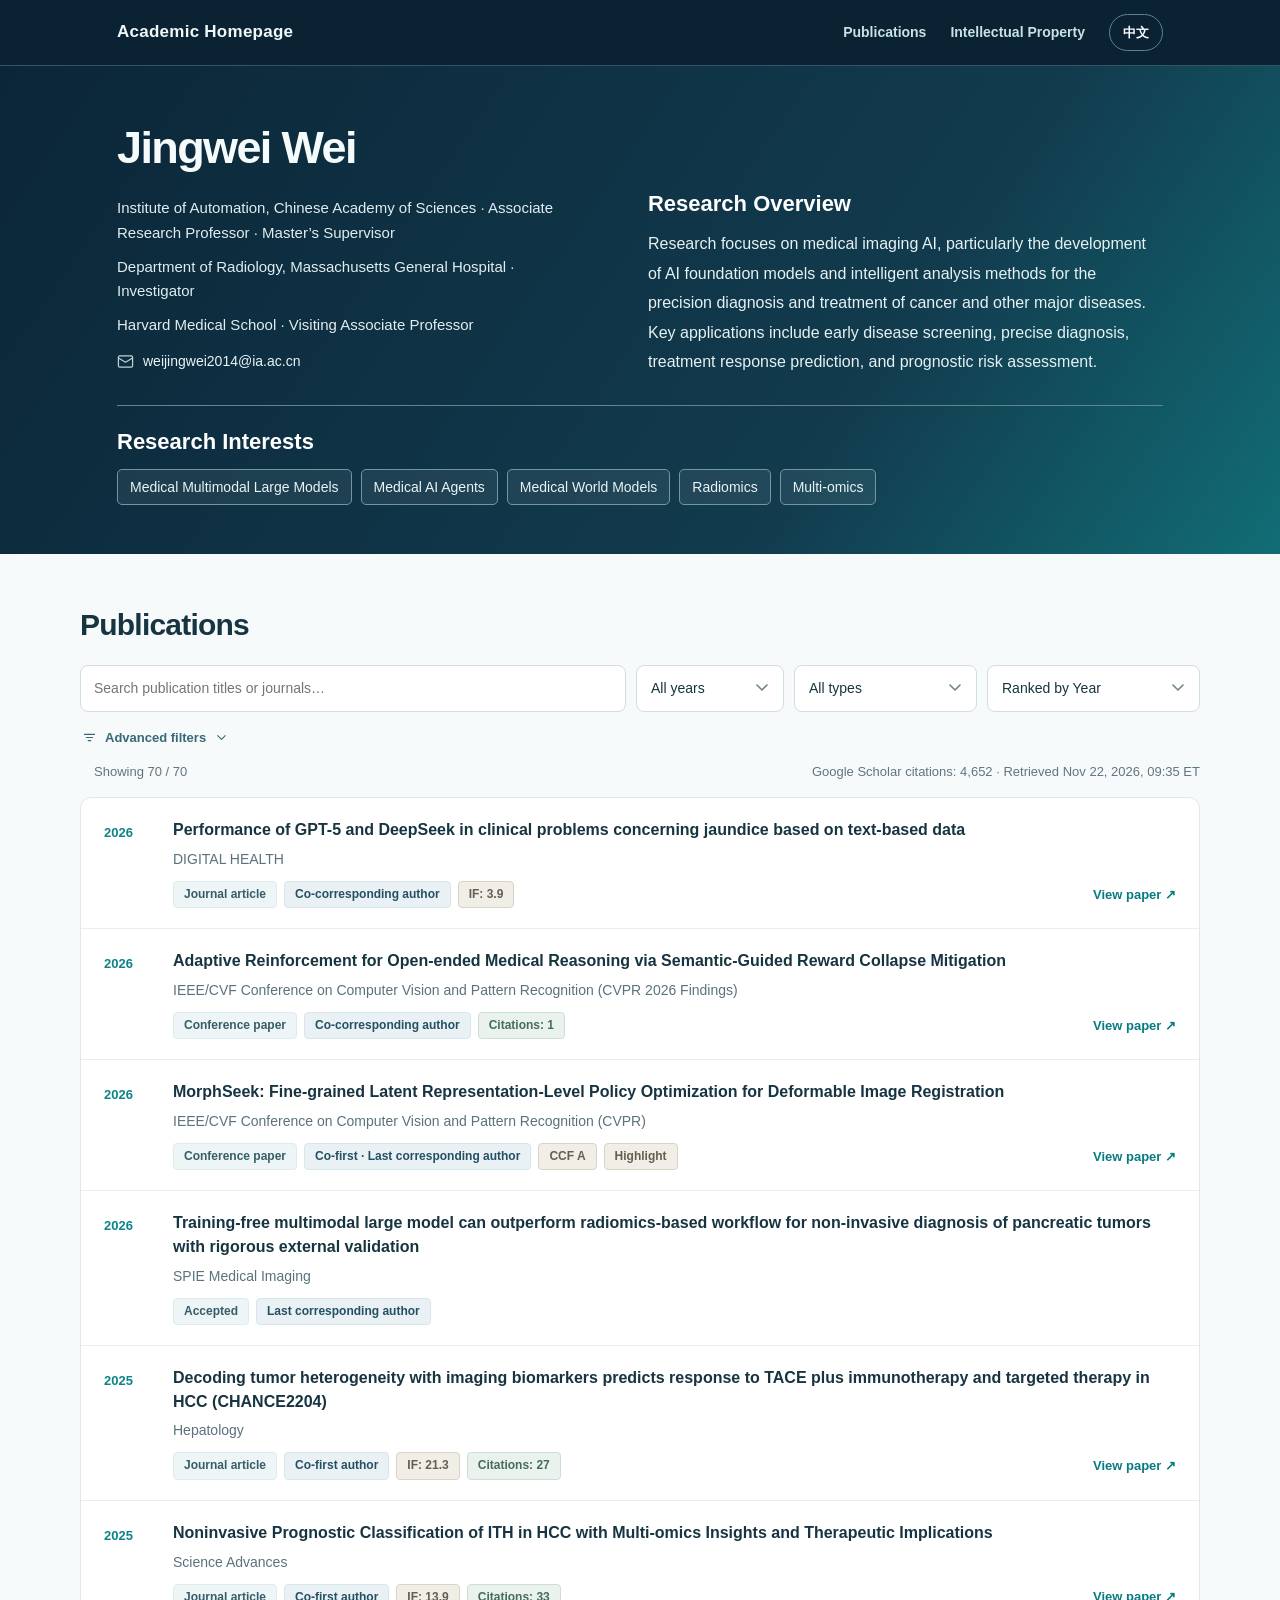
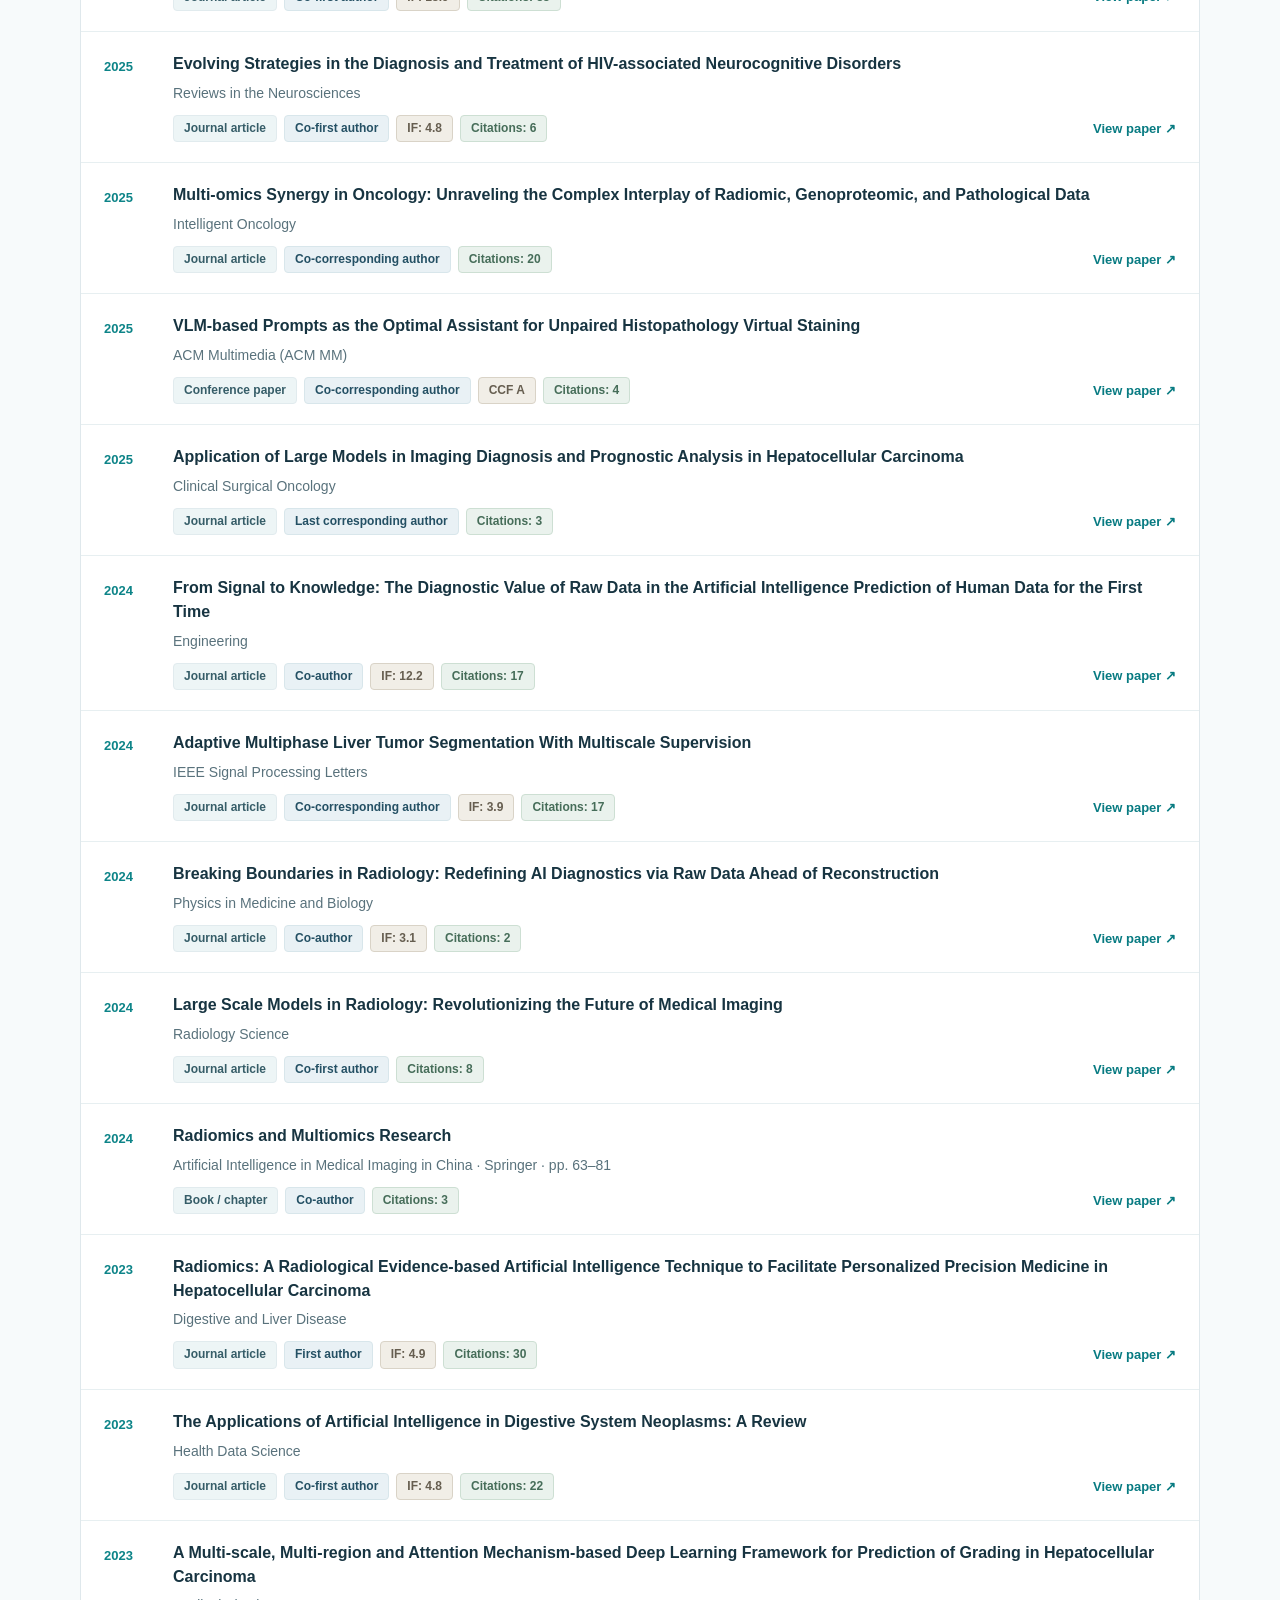
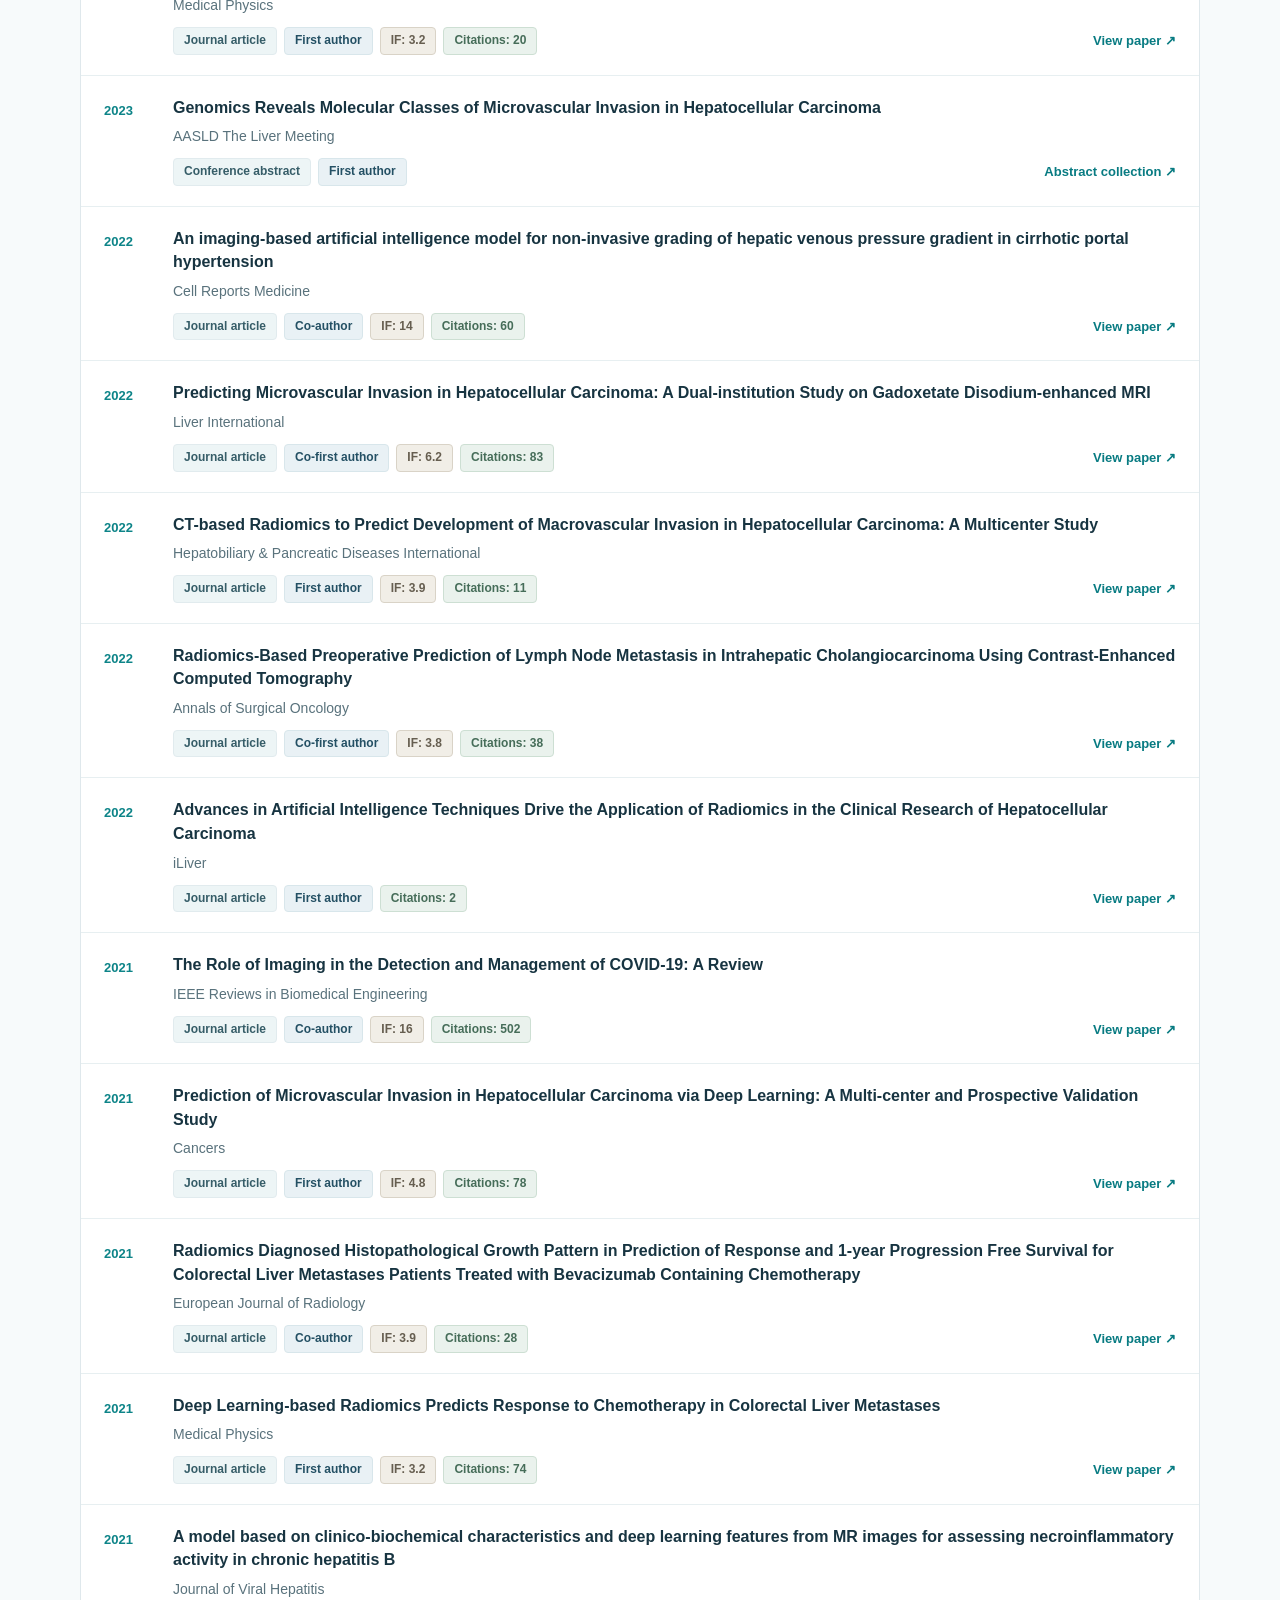
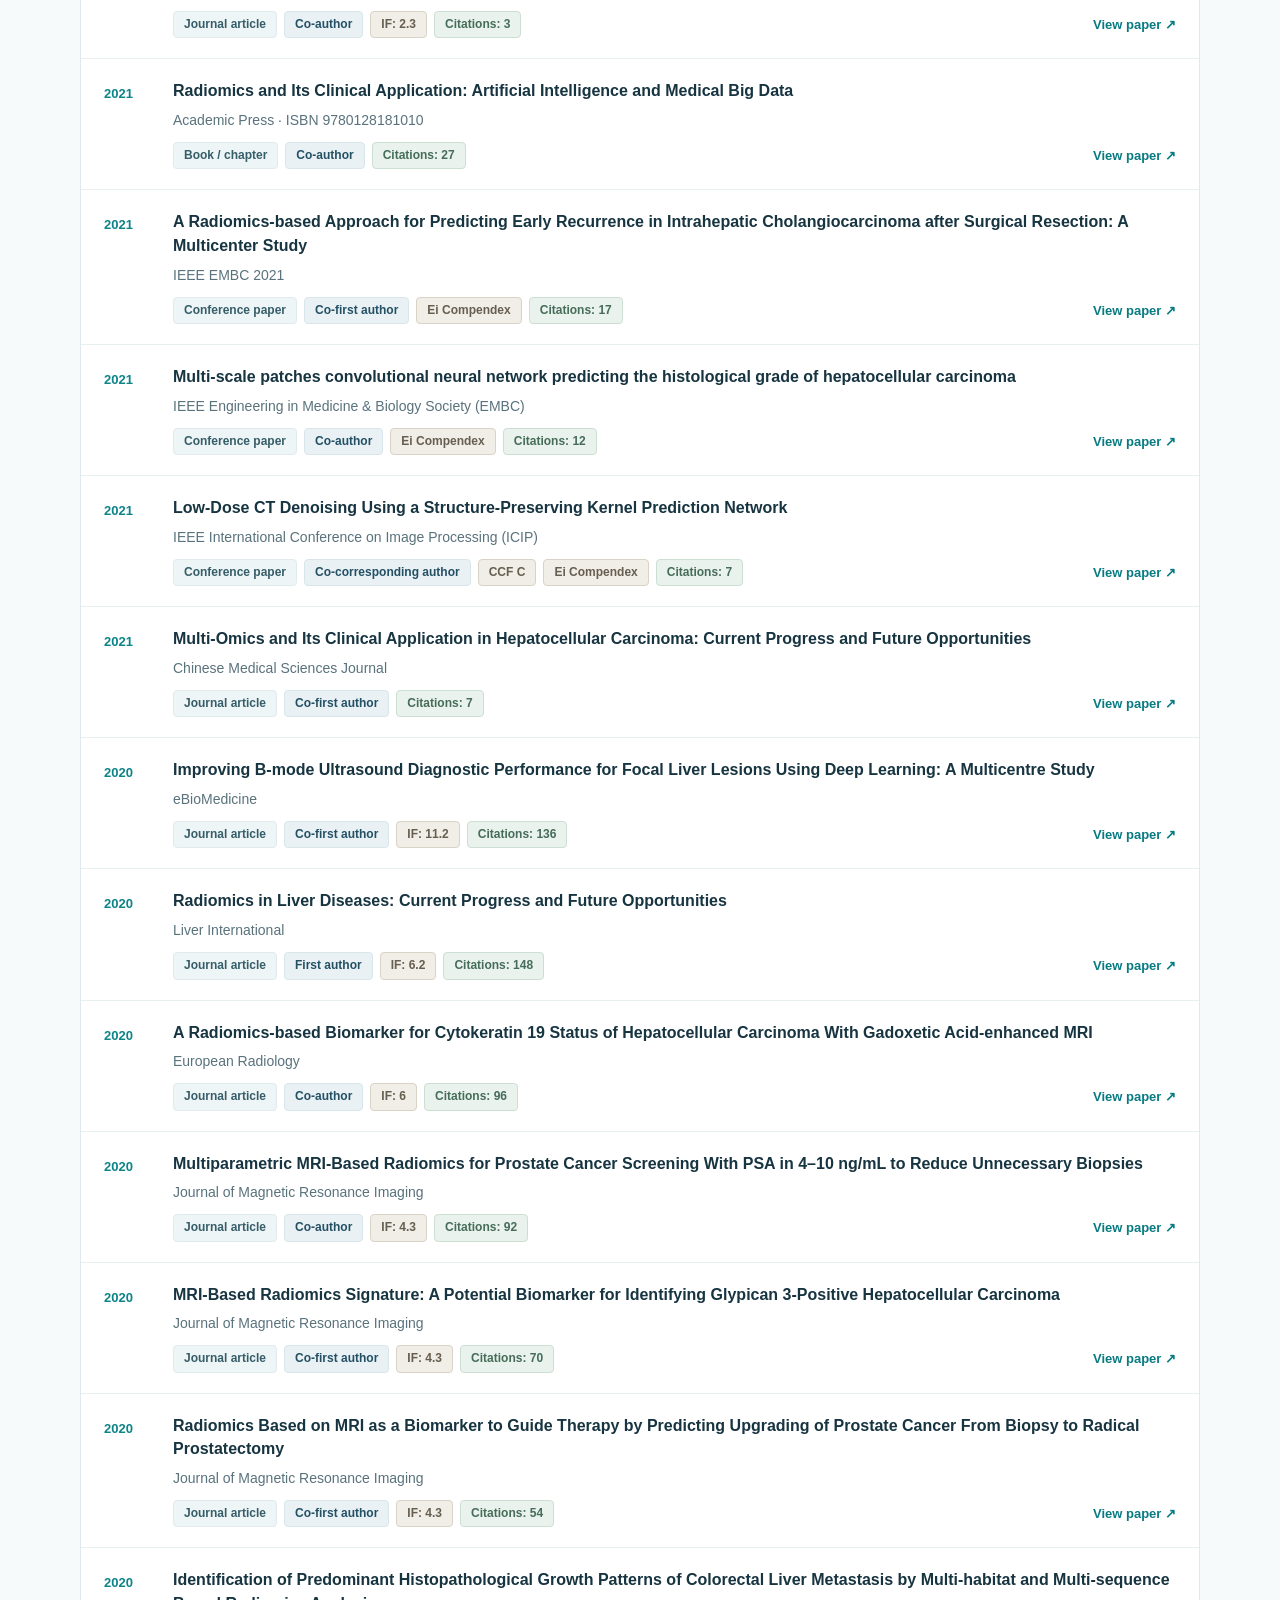
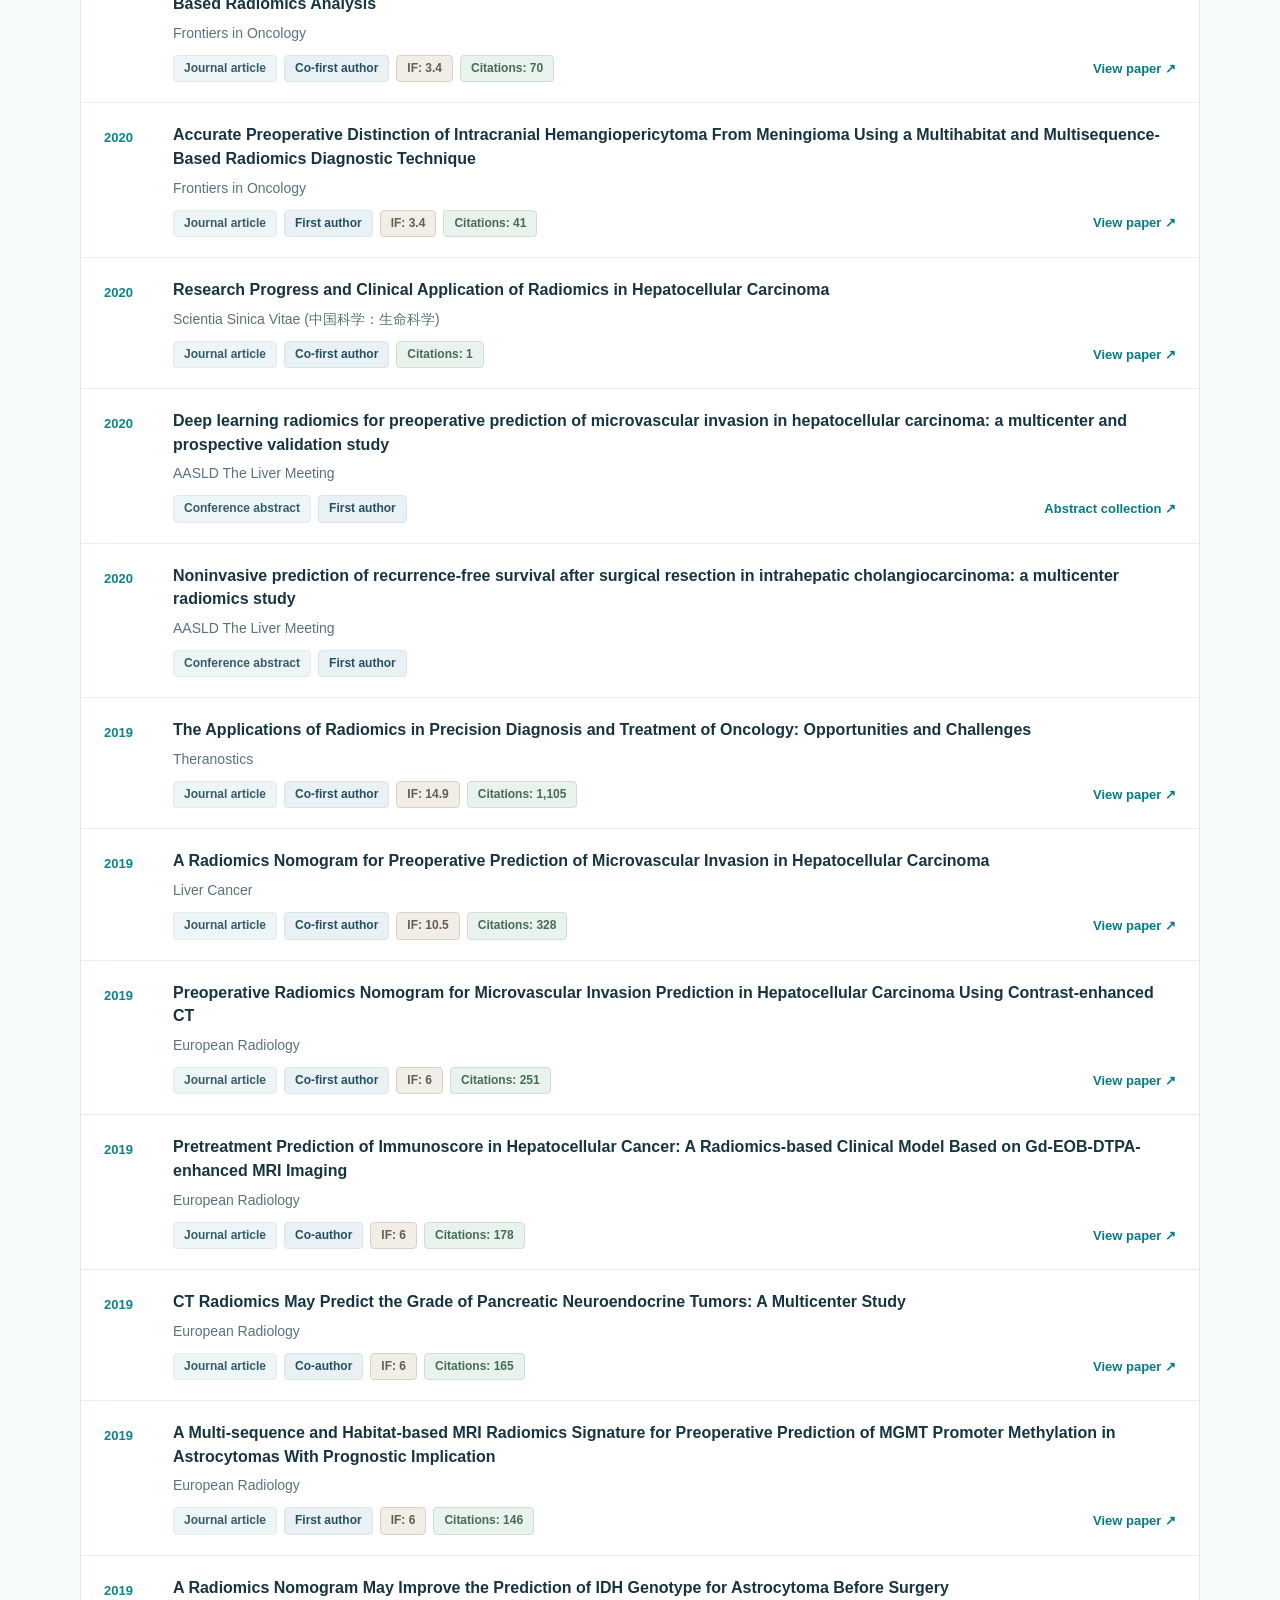
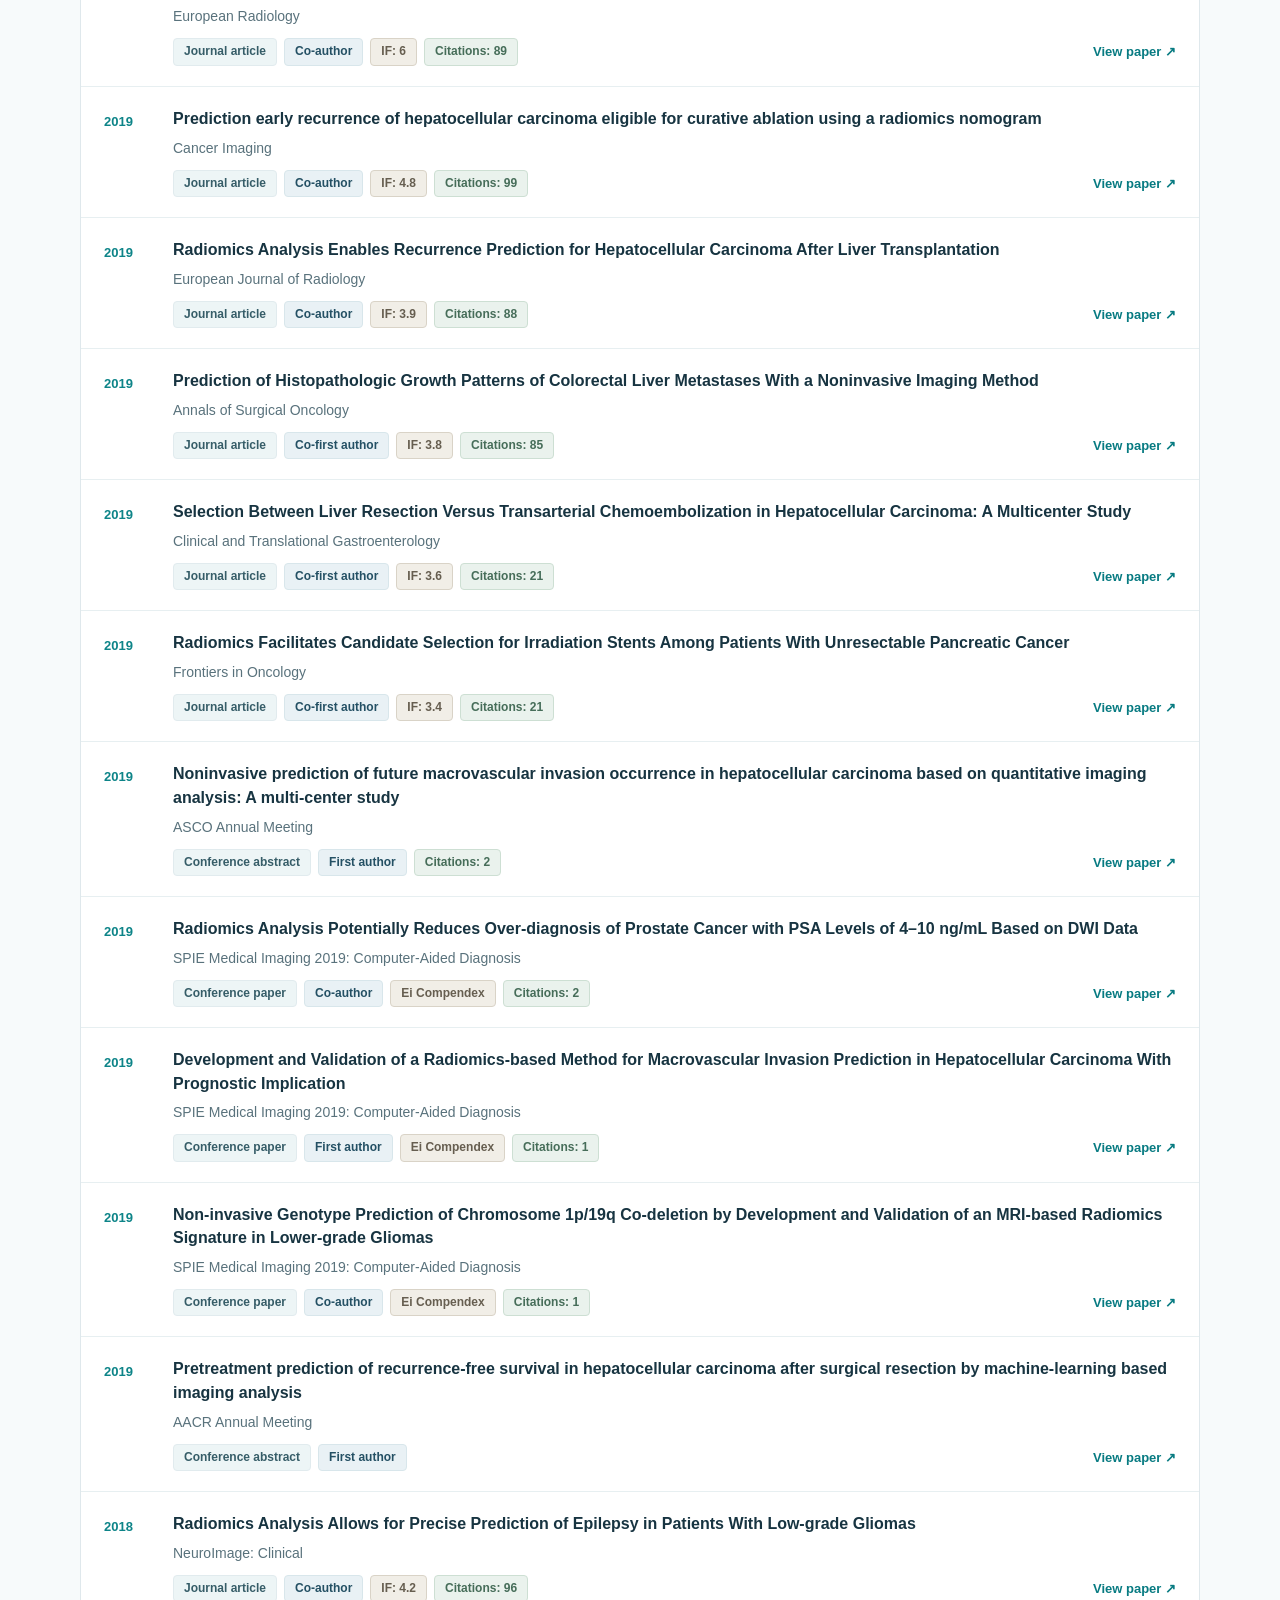
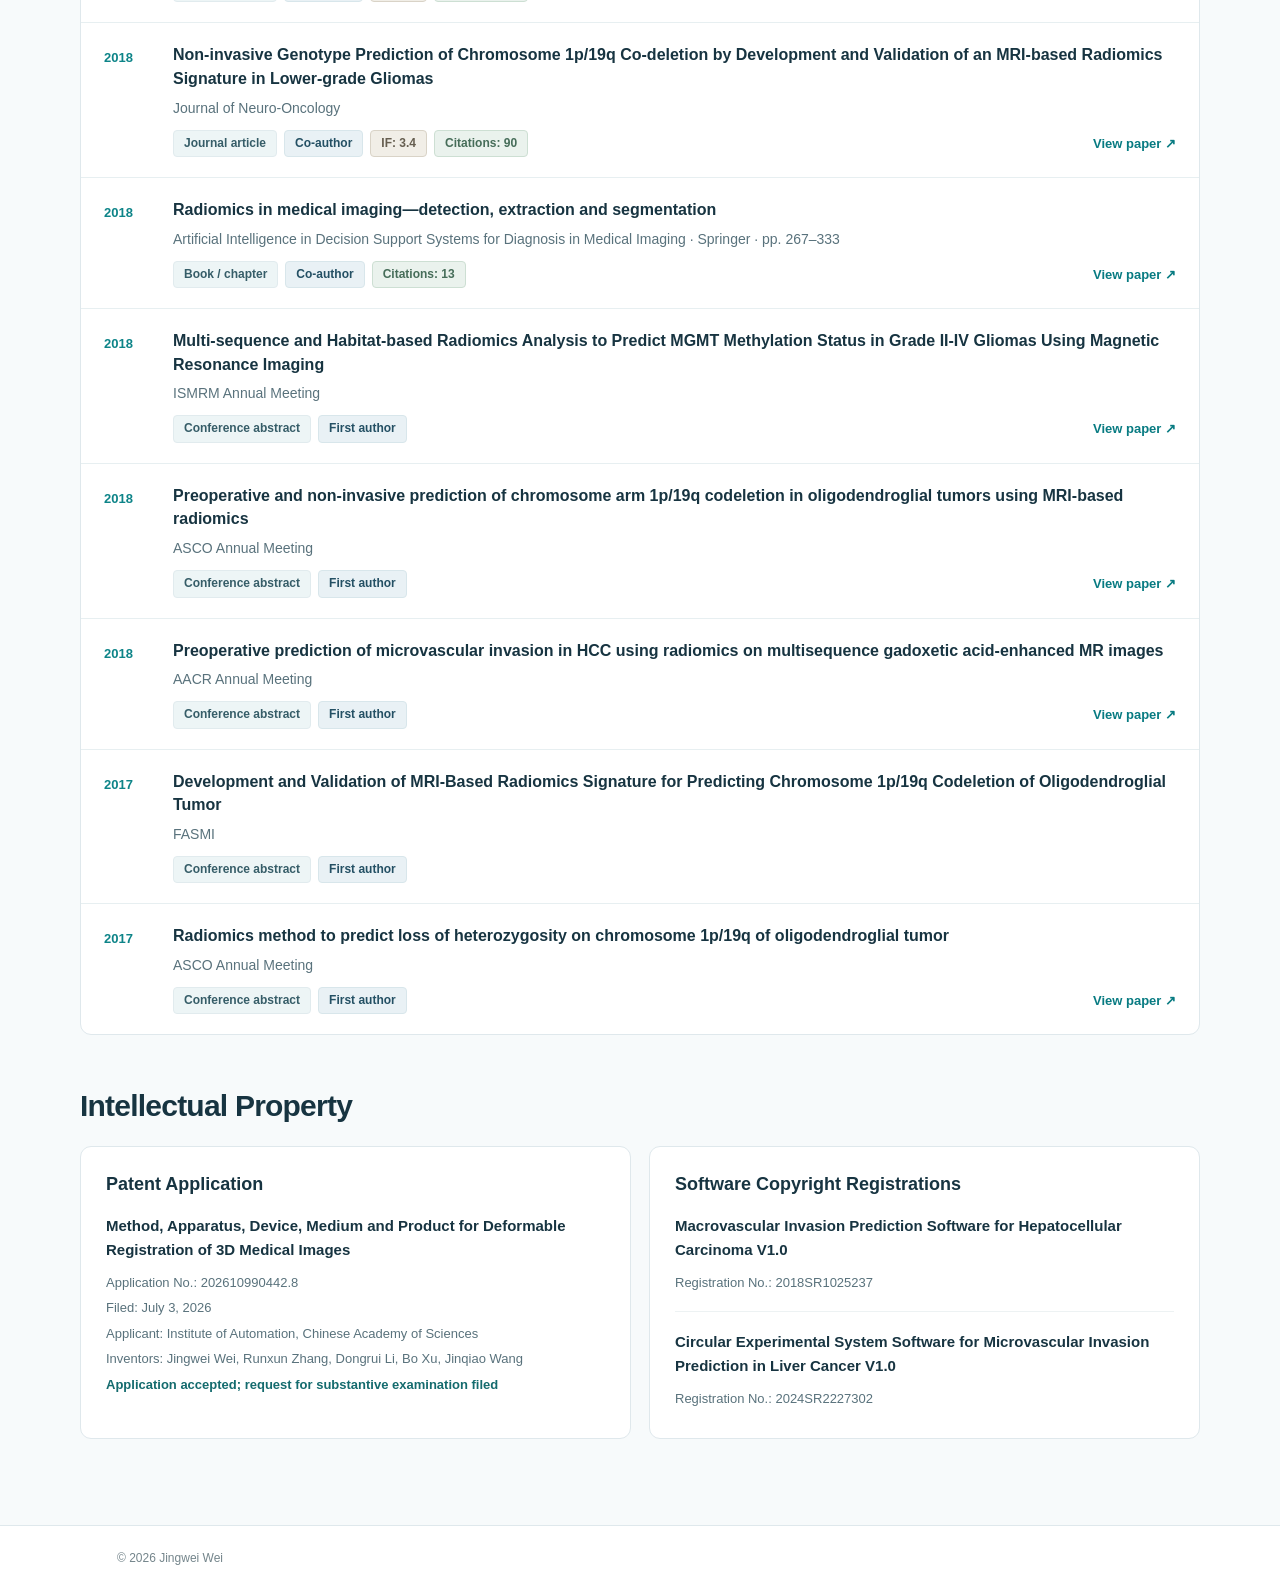
==== index.html @ 1f707736 "Add multi-select publication types to advanced filters, coordinated with quick type selector" ====
<!doctype html><html lang="en"><head><meta charset="UTF-8"><meta name="viewport" content="width=device-width, initial-scale=1"><meta name="description" content="Jingwei Wei · Academic appointments, research interests, and publications in medical imaging AI"><title>Jingwei Wei · Publications</title><!-- Original dark-blue to teal hero (user-approved visual design); build refresh 2026-11-21 -->
<style>

:root{--navy:#102e40;--navyDeep:#0b2232;--teal:#0d8488;--ink:#173441;--muted:#617581;--line:#dfe8ec;--page:#f7fafb}
*{box-sizing:border-box}html{scroll-behavior:smooth}body{margin:0;background:var(--page);color:var(--ink);font:16px/1.65 -apple-system,BlinkMacSystemFont,"Segoe UI","Noto Sans SC","PingFang SC",Arial,sans-serif;-webkit-font-smoothing:antialiased}
a{color:#087e84;text-underline-offset:3px}input,select,button{font:inherit}
.shell{max-width:1120px;margin:auto;padding:0 37px}
.header{background:var(--navyDeep);border-bottom:1px solid #355466;position:sticky;top:0;z-index:20}
.nav{min-height:65px;display:flex;justify-content:space-between;align-items:center;gap:20px}
.logo{font-size:17px;font-weight:740;letter-spacing:.015em;color:#eff7f9;text-decoration:none}
.navlinks{display:flex;gap:24px;align-items:center}
.navlinks a{font-size:14px;font-weight:650;color:#c8e3e6;text-decoration:none}
.navlinks a:hover{color:#fff}
.navlinks .lang{border:1px solid #63828d;border-radius:30px;padding:7px 13px;color:#fff;font-size:13px}
.hero{background:linear-gradient(124deg,#0b2638 0%,#123b4e 67%,#116d75 100%);color:#f5fafb;padding:56px 0 49px}
.hero-grid{display:grid;grid-template-columns:minmax(0,.95fr) minmax(0,1.05fr);grid-template-areas:"name overview-title" "appointments overview-body";column-gap:65px;row-gap:0}
.hero h1{font-size:clamp(36px,3.6vw,45px);line-height:1.16;letter-spacing:-.036em;margin:0 0 22px;font-weight:750}
.affiliations{display:flex;flex-direction:column;gap:9px;color:#e1edf0;font-size:15px;line-height:1.65}
.hero-name{grid-area:name}.hero-name h1{margin:0 0 22px}.hero-overview-heading{grid-area:overview-title;align-self:end}.hero-overview-heading .section-label{font-size:20px;line-height:1.45;margin:0 0 8px}.affiliations{grid-area:appointments}.hero-about{grid-area:overview-body;padding-top:0}
.section-label{font-size:16px;font-weight:750;line-height:1.6;color:#fff;margin:0 0 12px}
.research-summary{margin:0;font-size:16px;color:#e6f1f3;line-height:1.85;max-width:610px}
.interests{margin-top:32px;border-top:1px solid #628390;padding-top:21px}
.interests .section-label{margin-bottom:12px}
.hero-email{display:flex;align-items:center;gap:9px;padding-top:3px;font-size:14px;line-height:1.65}
.hero-email svg{flex:none;color:#bad3d7}
.hero-email a{color:#e8f4f5;text-decoration:none;overflow-wrap:anywhere}
.hero-email a:hover,.hero-email a:focus-visible{color:#fff;text-decoration:underline}
.chips{display:flex;gap:9px;flex-wrap:wrap}
.chip{border:1px solid #7198a1;border-radius:5px;color:#e8f4f5;padding:7px 12px;background:rgba(236,248,248,.07);font-size:14px;line-height:1.45}
.main{padding:52px 0 86px}
.publications{scroll-margin-top:92px}
.publications h2{font-size:30px;line-height:1.25;letter-spacing:-.026em;font-weight:760;margin:0 0 21px}
.filters{display:flex;gap:10px;flex-wrap:wrap;align-items:center;margin-bottom:0}
.filters input,.filters select{background:white;border:1px solid #cedee2;border-radius:8px;color:var(--ink);font-size:14px;padding:11px 13px}
.filters input{flex:1 1 290px;min-width:230px}
.filters select{min-width:148px;appearance:none;-webkit-appearance:none;padding:11px 40px 11px 14px;background-image:url("data:image/svg+xml,%3Csvg xmlns='http://www.w3.org/2000/svg' width='12' height='8' viewBox='0 0 12 8'%3E%3Cpath d='m1 1 5 5 5-5' stroke='%236f8289' stroke-width='1.6' fill='none' stroke-linecap='round' stroke-linejoin='round'/%3E%3C/svg%3E");background-repeat:no-repeat;background-position:right 15px center;background-size:12px 8px;cursor:pointer}

@media(max-width:580px){.filters #sort{flex-basis:100%}}
.publication-status{display:grid;grid-template-columns:minmax(0,1fr) auto;align-items:baseline;column-gap:18px;row-gap:5px;margin:10px 0 15px;font-size:13px;line-height:1.55;color:var(--muted)}
.publication-status .result-count{display:block;min-width:0;padding-left:14px;font-variant-numeric:tabular-nums}
.publication-status .citation-summary{font-variant-numeric:tabular-nums;font-weight:400;text-align:right}
@media(max-width:760px){.publication-status{grid-template-columns:1fr}.publication-status .citation-summary{text-align:left;padding-left:14px}}
.paperlist{background:white;border:1px solid var(--line);border-radius:11px;overflow:hidden}
.paper{display:grid;grid-template-columns:54px minmax(0,1fr);gap:15px;padding:20px 23px;border-bottom:1px solid #e7eff1}
.paper:last-child{border-bottom:0}
.paper:hover{background:#fbfdfd}
.year{font-size:13px;font-weight:770;color:var(--teal);padding-top:4px}
.paper h3{font-size:16px;font-weight:710;line-height:1.48;margin:0;color:var(--ink)}
.venue{font-size:14px;line-height:1.5;color:#59727c;margin:7px 0 9px}
.paper-meta{display:flex;gap:7px;align-items:center;flex-wrap:wrap}
.tag{background:#edf5f6;border:1px solid #e1ebee;color:#365d68;border-radius:4px;font-size:12px;line-height:1.4;padding:3px 8px;font-weight:650}
.tag.highlight,.tag.ccf,.tag.if-tag,.tag.ei-tag{background:#f1eee7;border:1px solid #d9d3c7;color:#665e50;font-weight:710}
.metric{font-size:12px;color:#58727b;line-height:1.5}
.paper-meta a{font-size:13px;color:#087d83;font-weight:700;text-decoration:none;margin-left:auto}
.paper-meta a:hover{text-decoration:underline}.paper-meta .scholar-citation{margin-left:0;color:#396e74;font-weight:650}
.empty{display:none;border:1px dashed var(--line);padding:25px;text-align:center;color:var(--muted);border-radius:8px}
.footer{border-top:1px solid var(--line);background:#fff;color:#74858b;padding:23px 0;font-size:12px}
@media(max-width:800px){.shell{padding:0 24px}.hero-grid{grid-template-columns:1fr;grid-template-areas:"name" "appointments" "overview-title" "overview-body";column-gap:0;row-gap:0}.hero-overview-heading{margin-top:28px}.hero-about{padding-top:0}.hero{padding:40px 0 39px}.interests{margin-top:25px}.hero h1{font-size:39px}}
@media(max-width:580px){.shell{padding:0 18px}.nav{min-height:61px}.logo{font-size:15px}.navlinks{gap:13px}.navlinks a{font-size:12px}.navlinks .lang{font-size:12px;padding:6px 10px}.hero h1{font-size:35px;margin-bottom:18px}.affiliations{font-size:14px;gap:8px}.section-label{font-size:16px}.research-summary{font-size:15px;line-height:1.8}.chip{font-size:13px;padding:6px 9px}.main{padding:40px 0 60px}.publications h2{font-size:26px}.filters input{flex-basis:100%;min-width:0}.filters select{min-width:0;flex:1}.paper{grid-template-columns:40px minmax(0,1fr);gap:10px;padding:17px 13px}.paper h3{font-size:15px}.venue{font-size:13px}.year{font-size:12px}.paper-meta a{margin-left:0}}


/* Each publication: title / venue / paper type & author role / metrics & official links. */
.paper-content{min-width:0}
.paper-meta{display:flex;gap:9px;flex-wrap:wrap;align-items:center;margin-top:11px}
.paper-meta .tag{display:inline-flex;line-height:1.45;white-space:normal;padding:4px 10px}
.paper-meta .paper-role{background:#e9f1f5;border:1px solid #d8e6eb;color:#245064;font-weight:750}
.paper-details{display:flex;gap:12px;flex-wrap:wrap;align-items:center;margin-top:12px;padding-top:10px;border-top:1px solid #edf2f3}
.paper-details .metric,.paper-details a{font-size:13px;line-height:1.5}
.paper-details .source-link,.paper-details .citation-link{font-weight:720;color:#087b82;text-decoration:none}
.paper-details a:hover{text-decoration:underline}
.paper-details .meta-separator{color:#c5d2d6;font-size:13px}
@media(max-width:580px){.paper-meta{gap:7px}.paper-meta .tag{padding:4px 8px}.paper-details{gap:9px}.paper-details .metric,.paper-details a{font-size:12.5px}}

/* Intellectual property: parallel patent and software copyright categories. */
.ip-section{margin-top:52px;scroll-margin-top:92px}
.ip-section>h2{font-size:30px;line-height:1.25;letter-spacing:-.026em;font-weight:760;margin:0 0 21px}
.ip-grid{display:grid;grid-template-columns:repeat(2,minmax(0,1fr));gap:18px}
.ip-panel{background:#fff;border:1px solid var(--line);border-radius:11px;padding:24px 25px;min-width:0}
.ip-panel h3{font-size:18px;line-height:1.45;color:var(--ink);margin:0 0 17px;font-weight:750}
.ip-panel h3 small{color:var(--teal);font-size:13px;margin-left:5px}
.ip-entry+.ip-entry{border-top:1px solid #edf2f3;margin-top:18px;padding-top:18px}
.ip-entry h4{font-size:15px;line-height:1.6;margin:0 0 10px;font-weight:710;color:var(--ink)}
.ip-entry p{margin:4px 0;font-size:13px;color:#59727c;line-height:1.65}
.ip-entry .ip-status{color:#146b6e;font-weight:650}
.ip-entry .ip-note{font-size:12px;line-height:1.65}
.metric-note{font-size:12px;color:#6c828a;line-height:1.65;margin:17px 0 0}
.paper-details .citation-count{font-variant-numeric:tabular-nums}
@media(max-width:800px){.ip-grid{grid-template-columns:1fr}.ip-panel{padding:20px}.ip-section{margin-top:39px}}

/* Desktop title and affiliation/summary starts use corresponding grid rows. */
.hero-grid{align-items:start}
.hero-name,.hero-overview-heading,.affiliations,.hero-about{min-width:0}
.hero-overview-heading{align-self:end}
.affiliations,.hero-about{align-self:start}
.paper-meta{display:grid;grid-template-columns:minmax(0,1fr) auto;align-items:center;column-gap:16px;row-gap:8px}
.paper-labels{display:flex;align-items:center;gap:7px;min-width:0;flex-wrap:wrap}
.paper-meta .source-link{display:inline-flex;align-items:center;justify-self:end;margin-left:0;white-space:nowrap;font-size:13px;font-weight:720;color:#087b82;text-decoration:none}
.paper-meta .source-link:hover{text-decoration:underline}
.paper-details .citation-link{font-size:13px;color:#087b82;font-weight:720;text-decoration:none}
@media(max-width:580px){.paper-meta{gap:9px}.paper-meta .source-link{font-size:12px}.paper-details .citation-link{font-size:12.5px}}

.tag.if-tag{white-space:nowrap;font-variant-numeric:tabular-nums}
.tag.citation-tag{background:#eaf2ed;border:1px solid #cddfd3;color:#466d59;font-weight:740;white-space:nowrap;font-variant-numeric:tabular-nums}

.tag.ei-tag{white-space:nowrap}
.ip-panel h3{margin-bottom:17px}

/* English masthead: bottom-align overview and appointments while keeping the two columns independent. */
.hero-grid.hero-grid-en{display:grid;grid-template-columns:minmax(0,.95fr) minmax(0,1.05fr);grid-template-areas:none;column-gap:65px;align-items:end}
.hero-grid-en .hero-identity,.hero-grid-en .hero-intro{min-width:0}
.hero-grid-en .hero-overview-heading{margin:0;align-self:auto}
.hero-grid-en .hero-overview-heading .section-label{font-size:22px;line-height:1.35;margin:0 0 10px}
.hero-grid-en .hero-about{padding-top:0}
.hero-grid-en .hero-intro{align-self:end;transform:translateY(4px)}
@media(max-width:800px){.hero-grid.hero-grid-en{grid-template-columns:1fr;align-items:start}.hero-grid-en .hero-intro{margin-top:28px;align-self:start;transform:none}}

.paper-labels .citation-link{font-size:12px;line-height:1.5;white-space:nowrap;color:#087b82;font-weight:700;text-decoration:none;margin-left:4px}
.paper-labels .citation-link:hover{text-decoration:underline}
@media(max-width:580px){.paper-labels .citation-link{font-size:12px;margin-left:0}}
.appointment-separator{white-space:pre}
/* Keep original name, affiliation and summary type sizes; match interests heading to overview. */
.hero .interests .section-label{font-size:22px;line-height:1.35}
@media(max-width:580px){html[lang="zh-CN"] .hero .interests .section-label{font-size:16px}}


/* Optional advanced filters — keep the existing primary search row uncluttered. */
.advanced-filter-bar{display:flex;align-items:center;justify-content:space-between;gap:14px;margin:11px 0 0}
.advanced-filter-toggle{display:inline-flex;align-items:center;gap:8px;background:transparent;border:0;padding:4px 2px;color:#376976;font-size:13px;font-weight:690;cursor:pointer}
.advanced-filter-toggle:hover,.advanced-filter-toggle:focus-visible{color:#075d66;text-decoration:underline;text-underline-offset:3px}
.advanced-filter-toggle svg{width:15px;height:15px;flex:none}
.advanced-filter-toggle .advanced-chevron{transition:transform .15s ease}
.advanced-filter-toggle[aria-expanded="true"] .advanced-chevron{transform:rotate(180deg)}
.advanced-filter-reset{background:transparent;border:0;color:#6c818b;font-size:12px;cursor:pointer;padding:4px}
.advanced-filter-reset:hover{text-decoration:underline}
.advanced-filter-reset[hidden],.advanced-filter-panel[hidden]{display:none}
.advanced-filter-panel{margin-top:10px;padding:17px 19px 15px;background:#fff;border:1px solid #dfe8ec;border-radius:9px}
.advanced-filter-fields{display:grid;grid-template-columns:repeat(2,minmax(0,1fr));gap:16px}
.advanced-field{display:flex;flex-direction:column;gap:7px;min-width:0}
.advanced-field>span,.advanced-roles legend{font-size:13px;font-weight:680;color:#344f5a}
.advanced-field select,.advanced-field input{width:100%;min-width:0;border:1px solid #cedee2;border-radius:7px;padding:9px 12px;color:var(--ink);background:white;font-size:14px;line-height:1.4}
.advanced-field select:focus-visible,.advanced-field input:focus-visible{outline:2px solid #0d8488;outline-offset:1px}
.advanced-roles{border:0;padding:0;margin:16px 0 0;min-width:0}
.advanced-roles legend{padding:0;margin:0 0 9px}
.advanced-role-options{display:flex;flex-wrap:wrap;gap:8px 22px}
.advanced-role-option{display:inline-flex;align-items:center;gap:7px;color:#344f5a;font-size:13px;cursor:pointer;white-space:nowrap}
.advanced-role-option input{width:15px;height:15px;accent-color:#0d8488;cursor:pointer}
.advanced-types{border:0;border-top:1px solid #e8eff1;padding:13px 0 0;margin:16px 0 0;min-width:0}
.advanced-types legend{float:left;width:100%;padding:0;margin:0 0 9px;font-size:13px;font-weight:680;color:#344f5a}
.advanced-type-options{display:flex;flex-wrap:wrap;gap:8px 22px;clear:both}
.advanced-type-option{display:inline-flex;align-items:center;gap:7px;color:#344f5a;font-size:13px;cursor:pointer;white-space:nowrap}
.advanced-type-option input{width:15px;height:15px;accent-color:#0d8488;cursor:pointer}
.advanced-type-hint{font-size:12px;line-height:1.55;color:#718690;margin:9px 0 0}
.advanced-hint{font-size:12px;line-height:1.55;color:#718690;margin:11px 0 0}
@media(max-width:580px){.advanced-filter-panel{padding:15px 14px}.advanced-filter-fields{grid-template-columns:1fr;gap:12px}.advanced-role-options{gap:10px 16px}}
</style></head><body>
<header class="header"><div class="shell nav"><a href="#top" class="logo">Academic Homepage</a><nav class="navlinks" aria-label="Navigation"><a href="#publications">Publications</a><a href="#intellectual-property">Intellectual Property</a><a class="lang" href="zh/?v=20261122-language-sync">中文</a></nav></div></header>
<section class="hero" id="top"><div class="shell"><div class="hero-grid hero-grid-en"><div class="hero-identity"><div class="hero-name"><h1>Jingwei Wei</h1></div><div class="affiliations"><div>Institute of Automation, Chinese Academy of Sciences · Associate Research Professor · Master’s Supervisor</div><div>Department of Radiology, Massachusetts General Hospital · Investigator</div><div>Harvard Medical School<span class="appointment-separator"> · </span>Visiting Associate Professor</div><div class="hero-email"><svg aria-hidden="true" xmlns="http://www.w3.org/2000/svg" width="17" height="17" viewBox="0 0 24 24" fill="none" stroke="currentColor" stroke-width="1.75" stroke-linecap="round" stroke-linejoin="round"><rect x="2" y="4" width="20" height="16" rx="2"/><path d="m22 7-10 6L2 7"/></svg><a href="mailto:weijingwei2014@ia.ac.cn">weijingwei2014@ia.ac.cn</a></div></div></div><div class="hero-intro"><div class="hero-overview-heading"><h2 class="section-label">Research Overview</h2></div><div class="hero-about"><p class="research-summary">Research focuses on medical imaging AI, particularly the development of AI foundation models and intelligent analysis methods for the precision diagnosis and treatment of cancer and other major diseases. Key applications include early disease screening, precise diagnosis, treatment response prediction, and prognostic risk assessment.</p></div></div></div><div class="interests"><h2 class="section-label">Research Interests</h2><div class="chips"><span class="chip">Medical Multimodal Large Models</span><span class="chip">Medical AI Agents</span><span class="chip">Medical World Models</span><span class="chip">Radiomics</span><span class="chip">Multi-omics</span></div></div></div></section>
<main class="shell main"><section class="publications" id="publications"><h2>Publications</h2><div class="filters"><input id="search" type="search" placeholder="Search publication titles or journals…" aria-label="Search publication titles or journals…"><select id="year" aria-label="year"><option value="">All years</option></select><select id="type" aria-label="type"><option value="">All types</option><option value="journal">Journal article</option><option value="conference">Conference paper</option><option value="abstract">Conference abstract</option><option value="book">Book / chapter</option><option value="accepted">Accepted</option></select><select id="sort" aria-label="Sort publications"><option value="newest">Ranked by Year</option><option value="citations-desc">Ranked by Citations</option><option value="impact-desc">Ranked by Impact Factor</option></select></div>
<div class="advanced-filter-bar">
  <button type="button" id="advanced-filter-toggle" class="advanced-filter-toggle" aria-expanded="false" aria-controls="advanced-filter-panel">
    <svg aria-hidden="true" viewBox="0 0 24 24" fill="none" stroke="currentColor" stroke-width="1.8" stroke-linecap="round" stroke-linejoin="round"><path d="M4 7h16M7 12h10M10 17h4"/></svg>
    <span>Advanced filters<span id="advanced-filter-active-count"></span></span>
    <svg class="advanced-chevron" aria-hidden="true" viewBox="0 0 24 24" fill="none" stroke="currentColor" stroke-width="1.8" stroke-linecap="round" stroke-linejoin="round"><path d="m6 9 6 6 6-6"/></svg>
  </button>
  <button type="button" id="advanced-filter-reset" class="advanced-filter-reset" hidden>Clear advanced filters</button>
</div>
<div id="advanced-filter-panel" class="advanced-filter-panel" hidden>
  <div class="advanced-filter-fields">
    <label class="advanced-field"><span>Published since</span><select id="year-from" aria-label="Published since"><option value="">Any year</option></select></label>
    <label class="advanced-field"><span>Minimum Impact Factor (≥)</span><input id="min-if" type="number" min="0" step="0.1" inputmode="decimal" placeholder="e.g. 6.2" aria-label="Minimum Impact Factor (≥)"></label>
  </div>
  <fieldset class="advanced-roles"><legend>Author position (select multiple)</legend><div class="advanced-role-options">
    <label class="advanced-role-option"><input type="checkbox" name="author-role" value="first"><span>First author</span></label>
    <label class="advanced-role-option"><input type="checkbox" name="author-role" value="cofirst"><span>Co-first author</span></label>
    <label class="advanced-role-option"><input type="checkbox" name="author-role" value="cocorr"><span>Co-corresponding author</span></label>
    <label class="advanced-role-option"><input type="checkbox" name="author-role" value="lastcorr"><span>Last corresponding author</span></label>
  </div></fieldset>
  <fieldset class="advanced-types"><legend>Publication type (select multiple)</legend><div class="advanced-type-options">
    <label class="advanced-type-option"><input type="checkbox" name="publication-kind" value="journal"><span>Journal articles</span></label>
    <label class="advanced-type-option"><input type="checkbox" name="publication-kind" value="conference"><span>Conference papers</span></label>
    <label class="advanced-type-option"><input type="checkbox" name="publication-kind" value="abstract"><span>Conference abstracts</span></label>
    <label class="advanced-type-option"><input type="checkbox" name="publication-kind" value="book"><span>Books / chapters</span></label>
    <label class="advanced-type-option"><input type="checkbox" name="publication-kind" value="accepted"><span>Accepted manuscripts</span></label>
  </div><p class="advanced-type-hint">Choose one or more types; none selected means all types. The quick type dropdown and this selection replace each other.</p></fieldset>
  <p class="advanced-hint">No selected roles means any author position. Multiple selected roles match any of them.</p>
</div><div class="publication-status"><span id="count" class="result-count" aria-live="polite">Showing 70 / 70</span><span class="citation-summary">Google Scholar citations: 4,652 · Retrieved Nov 22, 2026, 09:35 ET</span></div><div class="paperlist" id="papers"></div><div id="empty" class="empty"></div></section><section class="ip-section" id="intellectual-property"><h2>Intellectual Property</h2><div class="ip-grid"><article class="ip-panel"><h3>Patent Application </h3><div class="ip-entry"><h4>Method, Apparatus, Device, Medium and Product for Deformable Registration of 3D Medical Images</h4><p>Application No.: 202610990442.8</p><p>Filed: July 3, 2026</p><p>Applicant: Institute of Automation, Chinese Academy of Sciences</p><p>Inventors: Jingwei Wei, Runxun Zhang, Dongrui Li, Bo Xu, Jinqiao Wang</p><p class="ip-status">Application accepted; request for substantive examination filed</p></div></article><article class="ip-panel"><h3>Software Copyright Registrations </h3><div class="ip-entry"><h4>Macrovascular Invasion Prediction Software for Hepatocellular Carcinoma V1.0</h4><p>Registration No.: 2018SR1025237</p></div><div class="ip-entry"><h4>Circular Experimental System Software for Microvascular Invasion Prediction in Liver Cancer V1.0</h4><p>Registration No.: 2024SR2227302</p></div></article></div></section></main><footer class="footer"><div class="shell">© 2026 Jingwei Wei</div></footer>
<script id="bibliography-data" type="application/json">[{"year":2026,"title":"MorphSeek: Fine-grained Latent Representation-Level Policy Optimization for Deformable Image Registration","venue":"IEEE/CVF Conference on Computer Vision and Pattern Recognition (CVPR)","role":"Co-first author; Last corresponding author","kind":"conference","url":"https://openaccess.thecvf.com/content/CVPR2026/html/Zhang_MorphSeek_Fine-grained_Latent_Representation-Level_Policy_Optimization_for_Deformable_Image_Registration_CVPR_2026_paper.html","direct":true,"roleCode":"cofirst-last-corresponding","highlight":true,"ccfRank":"A"},{"year":2025,"title":"Decoding tumor heterogeneity with imaging biomarkers predicts response to TACE plus immunotherapy and targeted therapy in HCC (CHANCE2204)","venue":"Hepatology","role":"Co-first author","kind":"journal","url":"https://doi.org/10.1097/HEP.0000000000001593","direct":true,"roleCode":"cofirst","impactFactor2025":21.3,"impactFactorSource":"JCR 2025 (released 2026)","doi":"10.1097/HEP.0000000000001593","googleScholarCitations":27,"googleScholarAsOf":"2026-11-22 09:35","googleScholarAuthorId":"cT-NihcAAAAJ"},{"year":2025,"title":"VLM-based Prompts as the Optimal Assistant for Unpaired Histopathology Virtual Staining","venue":"ACM Multimedia (ACM MM)","role":"Corresponding author","kind":"conference","url":"https://doi.org/10.1145/3746027.3755105","direct":true,"sourceVerified":true,"verificationNote":"DOI confirmed via dblp ACM MM 2025 record; arXiv full text 2504.15545","roleCode":"co-corresponding","ccfRank":"A","doi":"10.1145/3746027.3755105","googleScholarCitations":4,"googleScholarAsOf":"2026-11-22 09:35","googleScholarAuthorId":"cT-NihcAAAAJ"},{"year":2025,"title":"Multi-omics Synergy in Oncology: Unraveling the Complex Interplay of Radiomic, Genoproteomic, and Pathological Data","venue":"Intelligent Oncology","role":"Corresponding author","kind":"journal","url":"https://doi.org/10.1016/j.intonc.2024.10.003","direct":true,"sourceVerified":true,"roleCode":"co-corresponding","impactFactorSource":"JCR 2025 (released 2026)","doi":"10.1016/j.intonc.2024.10.003","googleScholarCitations":20,"googleScholarAsOf":"2026-11-22 09:35","googleScholarAuthorId":"cT-NihcAAAAJ"},{"year":2025,"title":"Evolving Strategies in the Diagnosis and Treatment of HIV-associated Neurocognitive Disorders","venue":"Reviews in the Neurosciences","role":"Co-first author","kind":"journal","url":"https://doi.org/10.1515/revneuro-2025-0004","direct":true,"sourceVerified":true,"roleCode":"cofirst","impactFactor2025":4.8,"impactFactorSource":"JCR 2025 (released 2026)","doi":"10.1515/revneuro-2025-0004","googleScholarCitations":6,"googleScholarAsOf":"2026-11-22 09:35","googleScholarAuthorId":"cT-NihcAAAAJ"},{"year":2025,"title":"Application of Large Models in Imaging Diagnosis and Prognostic Analysis in Hepatocellular Carcinoma","venue":"Clinical Surgical Oncology","role":"Corresponding author","kind":"journal","url":"https://doi.org/10.1016/j.cson.2025.100083","direct":true,"sourceVerified":true,"roleCode":"last-corresponding","impactFactorSource":"JCR 2025 (released 2026)","doi":"10.1016/j.cson.2025.100083","googleScholarCitations":3,"googleScholarAsOf":"2026-11-22 09:35","googleScholarAuthorId":"cT-NihcAAAAJ"},{"year":2025,"title":"Noninvasive Prognostic Classification of ITH in HCC with Multi-omics Insights and Therapeutic Implications","venue":"Science Advances","role":"Co-first author","kind":"journal","url":"https://doi.org/10.1126/sciadv.ads8323","direct":true,"roleCode":"cofirst","impactFactor2025":13.9,"impactFactorSource":"JCR 2025 (released 2026)","doi":"10.1126/sciadv.ads8323","googleScholarCitations":33,"googleScholarAsOf":"2026-11-22 09:35","googleScholarAuthorId":"cT-NihcAAAAJ"},{"year":2024,"title":"Adaptive Multiphase Liver Tumor Segmentation With Multiscale Supervision","venue":"IEEE Signal Processing Letters","role":"Corresponding author","kind":"journal","url":"https://doi.org/10.1109/LSP.2024.3356414","direct":true,"sourceVerified":true,"roleCode":"co-corresponding","impactFactor2025":3.9,"impactFactorSource":"JCR 2025 (released 2026)","doi":"10.1109/LSP.2024.3356414","googleScholarCitations":17,"googleScholarAsOf":"2026-11-22 09:35","googleScholarAuthorId":"cT-NihcAAAAJ"},{"year":2024,"title":"Breaking Boundaries in Radiology: Redefining AI Diagnostics via Raw Data Ahead of Reconstruction","venue":"Physics in Medicine and Biology","role":"Co-author","kind":"journal","url":"https://pubmed.ncbi.nlm.nih.gov/38224617/","direct":true,"sourceVerified":true,"verificationNote":"PubMed PMID 38224617 (stable public bibliographic record). Official publisher DOI remains 10.1088/1361-6560/ad1e7c; IOP publisher redirect may be inaccessible for some visitors.","roleCode":"coauthor","impactFactor2025":3.1,"impactFactorSource":"JCR 2025 (released 2026)","doi":"10.1088/1361-6560/ad1e7c","googleScholarCitations":2,"googleScholarAsOf":"2026-11-22 09:35","googleScholarAuthorId":"cT-NihcAAAAJ"},{"year":2024,"title":"Large Scale Models in Radiology: Revolutionizing the Future of Medical Imaging","venue":"Radiology Science","role":"Co-first author","kind":"journal","url":"https://doi.org/10.15212/RADSCI-2023-0018","direct":true,"sourceVerified":true,"roleCode":"cofirst","impactFactorSource":"JCR 2025 (released 2026)","doi":"10.15212/RADSCI-2023-0018","googleScholarCitations":8,"googleScholarAsOf":"2026-11-22 09:35","googleScholarAuthorId":"cT-NihcAAAAJ"},{"year":2023,"title":"A Multi-scale, Multi-region and Attention Mechanism-based Deep Learning Framework for Prediction of Grading in Hepatocellular Carcinoma","venue":"Medical Physics","role":"First author","kind":"journal","url":"https://aapm.onlinelibrary.wiley.com/doi/10.1002/mp.16127","direct":true,"roleCode":"first","impactFactor2025":3.2,"impactFactorSource":"JCR 2025 (released 2026)","doi":"10.1002/mp.16127","googleScholarCitations":20,"googleScholarAsOf":"2026-11-22 09:35","googleScholarAuthorId":"cT-NihcAAAAJ"},{"year":2023,"title":"Radiomics: A Radiological Evidence-based Artificial Intelligence Technique to Facilitate Personalized Precision Medicine in Hepatocellular Carcinoma","venue":"Digestive and Liver Disease","role":"First author","kind":"journal","url":"https://pubmed.ncbi.nlm.nih.gov/36641292/","direct":true,"roleCode":"first","impactFactor2025":4.9,"impactFactorSource":"JCR 2025 (released 2026)","doi":"10.1016/j.dld.2022.12.015","googleScholarCitations":30,"googleScholarAsOf":"2026-11-22 09:35","googleScholarAuthorId":"cT-NihcAAAAJ"},{"year":2022,"title":"Radiomics-Based Preoperative Prediction of Lymph Node Metastasis in Intrahepatic Cholangiocarcinoma Using Contrast-Enhanced Computed Tomography","venue":"Annals of Surgical Oncology","role":"Co-first author","kind":"journal","url":"https://doi.org/10.1245/s10434-022-12028-8","direct":true,"sourceVerified":true,"roleCode":"cofirst","impactFactor2025":3.8,"impactFactorSource":"JCR 2025 (released 2026)","doi":"10.1245/s10434-022-12028-8","googleScholarCitations":38,"googleScholarAsOf":"2026-11-22 09:35","googleScholarAuthorId":"cT-NihcAAAAJ"},{"year":2022,"title":"CT-based Radiomics to Predict Development of Macrovascular Invasion in Hepatocellular Carcinoma: A Multicenter Study","venue":"Hepatobiliary & Pancreatic Diseases International","role":"First author","kind":"journal","url":"https://doi.org/10.1016/j.hbpd.2021.09.011","direct":true,"sourceVerified":true,"roleCode":"first","impactFactor2025":3.9,"impactFactorSource":"JCR 2025 (released 2026)","doi":"10.1016/j.hbpd.2021.09.011","googleScholarCitations":11,"googleScholarAsOf":"2026-11-22 09:35","googleScholarAuthorId":"cT-NihcAAAAJ"},{"year":2022,"title":"Predicting Microvascular Invasion in Hepatocellular Carcinoma: A Dual-institution Study on Gadoxetate Disodium-enhanced MRI","venue":"Liver International","role":"Co-first author","kind":"journal","url":"https://doi.org/10.1111/liv.15231","direct":true,"sourceVerified":true,"roleCode":"cofirst","impactFactor2025":6.2,"impactFactorSource":"JCR 2025 (released 2026)","doi":"10.1111/liv.15231","googleScholarCitations":83,"googleScholarAsOf":"2026-11-22 09:35","googleScholarAuthorId":"cT-NihcAAAAJ"},{"year":2022,"title":"Advances in Artificial Intelligence Techniques Drive the Application of Radiomics in the Clinical Research of Hepatocellular Carcinoma","venue":"iLiver","role":"First author","kind":"journal","url":"https://doi.org/10.1016/j.iliver.2022.02.005","direct":true,"sourceVerified":true,"roleCode":"first","impactFactorSource":"JCR 2025 (released 2026)","doi":"10.1016/j.iliver.2022.02.005","googleScholarCitations":2,"googleScholarAsOf":"2026-11-22 09:35","googleScholarAuthorId":"cT-NihcAAAAJ"},{"year":2021,"title":"Prediction of Microvascular Invasion in Hepatocellular Carcinoma via Deep Learning: A Multi-center and Prospective Validation Study","venue":"Cancers","role":"First author","kind":"journal","url":"https://doi.org/10.3390/cancers13102368","direct":true,"sourceVerified":true,"roleCode":"first","impactFactor2025":4.8,"impactFactorSource":"JCR 2025 (released 2026)","doi":"10.3390/cancers13102368","googleScholarCitations":78,"googleScholarAsOf":"2026-11-22 09:35","googleScholarAuthorId":"cT-NihcAAAAJ"},{"year":2021,"title":"Deep Learning-based Radiomics Predicts Response to Chemotherapy in Colorectal Liver Metastases","venue":"Medical Physics","role":"First author","kind":"journal","url":"https://doi.org/10.1002/mp.14563","direct":true,"sourceVerified":true,"roleCode":"first","impactFactor2025":3.2,"impactFactorSource":"JCR 2025 (released 2026)","doi":"10.1002/mp.14563","googleScholarCitations":74,"googleScholarAsOf":"2026-11-22 09:35","googleScholarAuthorId":"cT-NihcAAAAJ"},{"year":2021,"title":"Multi-Omics and Its Clinical Application in Hepatocellular Carcinoma: Current Progress and Future Opportunities","venue":"Chinese Medical Sciences Journal","role":"Co-first author","kind":"journal","url":"https://doi.org/10.24920/003984","direct":true,"sourceVerified":true,"roleCode":"cofirst","impactFactorSource":"JCR 2025 (released 2026)","doi":"10.24920/003984","verificationNote":"Publisher notes Wanshui Yang, Hanyu Jiang, Chao Liu, and Jingwei Wei contributed equally.","googleScholarCitations":7,"googleScholarAsOf":"2026-11-22 09:35","googleScholarAuthorId":"cT-NihcAAAAJ"},{"year":2021,"title":"A Radiomics-based Approach for Predicting Early Recurrence in Intrahepatic Cholangiocarcinoma after Surgical Resection: A Multicenter Study","venue":"IEEE EMBC 2021","role":"Co-first author","kind":"conference","url":"https://doi.org/10.1109/EMBC46164.2021.9630029","direct":true,"sourceVerified":true,"roleCode":"cofirst","doi":"10.1109/EMBC46164.2021.9630029","verificationNote":"Original EMBC 2021 paper marks J. Wei with +, indicating co-first authorship.","eiProceedingsIndexed":true,"eiVerificationLevel":"proceedings","eiEvidence":"University of Galway Compendex guide for IEEE conference proceedings","googleScholarCitations":17,"googleScholarAsOf":"2026-11-22 09:35","googleScholarAuthorId":"cT-NihcAAAAJ"},{"year":2020,"title":"Radiomics in Liver Diseases: Current Progress and Future Opportunities","venue":"Liver International","role":"First author","kind":"journal","url":"https://doi.org/10.1111/liv.14555","direct":true,"sourceVerified":true,"roleCode":"first","impactFactor2025":6.2,"impactFactorSource":"JCR 2025 (released 2026)","doi":"10.1111/liv.14555","googleScholarCitations":148,"googleScholarAsOf":"2026-11-22 09:35","googleScholarAuthorId":"cT-NihcAAAAJ"},{"year":2020,"title":"Improving B-mode Ultrasound Diagnostic Performance for Focal Liver Lesions Using Deep Learning: A Multicentre Study","venue":"eBioMedicine","role":"Co-first author","kind":"journal","url":"https://doi.org/10.1016/j.ebiom.2020.102777","direct":true,"sourceVerified":true,"roleCode":"cofirst","impactFactor2025":11.2,"impactFactorSource":"JCR 2025 (released 2026)","doi":"10.1016/j.ebiom.2020.102777","googleScholarCitations":136,"googleScholarAsOf":"2026-11-22 09:35","googleScholarAuthorId":"cT-NihcAAAAJ"},{"year":2020,"title":"Radiomics Based on MRI as a Biomarker to Guide Therapy by Predicting Upgrading of Prostate Cancer From Biopsy to Radical Prostatectomy","venue":"Journal of Magnetic Resonance Imaging","role":"Co-first author","kind":"journal","url":"https://doi.org/10.1002/jmri.27138","direct":true,"sourceVerified":true,"roleCode":"cofirst","impactFactor2025":4.3,"impactFactorSource":"JCR 2025 (released 2026)","doi":"10.1002/jmri.27138","googleScholarCitations":54,"googleScholarAsOf":"2026-11-22 09:35","googleScholarAuthorId":"cT-NihcAAAAJ"},{"year":2020,"title":"Multiparametric MRI-Based Radiomics for Prostate Cancer Screening With PSA in 4–10 ng/mL to Reduce Unnecessary Biopsies","venue":"Journal of Magnetic Resonance Imaging","role":"Co-author","kind":"journal","url":"https://doi.org/10.1002/jmri.27008","direct":true,"sourceVerified":true,"roleCode":"coauthor","impactFactor2025":4.3,"impactFactorSource":"JCR 2025 (released 2026)","doi":"10.1002/jmri.27008","googleScholarCitations":92,"googleScholarAsOf":"2026-11-22 09:35","googleScholarAuthorId":"cT-NihcAAAAJ"},{"year":2020,"title":"A Radiomics-based Biomarker for Cytokeratin 19 Status of Hepatocellular Carcinoma With Gadoxetic Acid-enhanced MRI","venue":"European Radiology","role":"Co-author","kind":"journal","url":"https://doi.org/10.1007/s00330-019-06585-y","direct":true,"sourceVerified":true,"roleCode":"coauthor","impactFactor2025":6,"impactFactorSource":"JCR 2025 (released 2026)","doi":"10.1007/s00330-019-06585-y","googleScholarCitations":96,"googleScholarAsOf":"2026-11-22 09:35","googleScholarAuthorId":"cT-NihcAAAAJ"},{"year":2020,"title":"Identification of Predominant Histopathological Growth Patterns of Colorectal Liver Metastasis by Multi-habitat and Multi-sequence Based Radiomics Analysis","venue":"Frontiers in Oncology","role":"Co-first author","kind":"journal","url":"https://doi.org/10.3389/fonc.2020.01363","direct":true,"sourceVerified":true,"roleCode":"cofirst","impactFactor2025":3.4,"impactFactorSource":"JCR 2025 (released 2026)","doi":"10.3389/fonc.2020.01363","googleScholarCitations":70,"googleScholarAsOf":"2026-11-22 09:35","googleScholarAuthorId":"cT-NihcAAAAJ"},{"year":2020,"title":"MRI-Based Radiomics Signature: A Potential Biomarker for Identifying Glypican 3-Positive Hepatocellular Carcinoma","venue":"Journal of Magnetic Resonance Imaging","role":"Co-first author","kind":"journal","url":"https://doi.org/10.1002/jmri.27199","direct":true,"sourceVerified":true,"roleCode":"cofirst","impactFactor2025":4.3,"impactFactorSource":"JCR 2025 (released 2026)","doi":"10.1002/jmri.27199","googleScholarCitations":70,"googleScholarAsOf":"2026-11-22 09:35","googleScholarAuthorId":"cT-NihcAAAAJ"},{"year":2020,"title":"Accurate Preoperative Distinction of Intracranial Hemangiopericytoma From Meningioma Using a Multihabitat and Multisequence-Based Radiomics Diagnostic Technique","venue":"Frontiers in Oncology","role":"First author","kind":"journal","url":"https://doi.org/10.3389/fonc.2020.00534","direct":true,"sourceVerified":true,"roleCode":"first","impactFactor2025":3.4,"impactFactorSource":"JCR 2025 (released 2026)","doi":"10.3389/fonc.2020.00534","googleScholarCitations":41,"googleScholarAsOf":"2026-11-22 09:35","googleScholarAuthorId":"cT-NihcAAAAJ"},{"year":2019,"title":"Preoperative Radiomics Nomogram for Microvascular Invasion Prediction in Hepatocellular Carcinoma Using Contrast-enhanced CT","venue":"European Radiology","role":"Co-first author","kind":"journal","url":"https://doi.org/10.1007/s00330-018-5985-y","direct":true,"sourceVerified":true,"roleCode":"cofirst","impactFactor2025":6,"impactFactorSource":"JCR 2025 (released 2026)","doi":"10.1007/s00330-018-5985-y","googleScholarCitations":251,"googleScholarAsOf":"2026-11-22 09:35","googleScholarAuthorId":"cT-NihcAAAAJ"},{"year":2019,"title":"Radiomics Facilitates Candidate Selection for Irradiation Stents Among Patients With Unresectable Pancreatic Cancer","venue":"Frontiers in Oncology","role":"Co-first author","kind":"journal","url":"https://doi.org/10.3389/fonc.2019.00973","direct":true,"sourceVerified":true,"roleCode":"cofirst","impactFactor2025":3.4,"impactFactorSource":"JCR 2025 (released 2026)","doi":"10.3389/fonc.2019.00973","googleScholarCitations":21,"googleScholarAsOf":"2026-11-22 09:35","googleScholarAuthorId":"cT-NihcAAAAJ"},{"year":2019,"title":"Development and Validation of a Radiomics-based Method for Macrovascular Invasion Prediction in Hepatocellular Carcinoma With Prognostic Implication","venue":"SPIE Medical Imaging 2019: Computer-Aided Diagnosis","role":"First author","kind":"conference","url":"https://doi.org/10.1117/12.2510932","direct":true,"sourceVerified":true,"roleCode":"first","doi":"10.1117/12.2510932","eiProceedingsIndexed":true,"eiVerificationLevel":"proceedings","eiEvidence":"SPIE Medical Imaging official Ei Compendex coverage statement","googleScholarCitations":1,"googleScholarAsOf":"2026-11-22 09:35","googleScholarAuthorId":"cT-NihcAAAAJ"},{"year":2019,"title":"Prediction of Histopathologic Growth Patterns of Colorectal Liver Metastases With a Noninvasive Imaging Method","venue":"Annals of Surgical Oncology","role":"Co-first author","kind":"journal","url":"https://doi.org/10.1245/s10434-019-07910-x","direct":true,"sourceVerified":true,"roleCode":"cofirst","impactFactor2025":3.8,"impactFactorSource":"JCR 2025 (released 2026)","doi":"10.1245/s10434-019-07910-x","googleScholarCitations":85,"googleScholarAsOf":"2026-11-22 09:35","googleScholarAuthorId":"cT-NihcAAAAJ"},{"year":2019,"title":"Prediction early recurrence of hepatocellular carcinoma eligible for curative ablation using a radiomics nomogram","venue":"Cancer Imaging","role":"Co-author","kind":"journal","url":"https://doi.org/10.1186/s40644-019-0207-7","direct":true,"sourceVerified":true,"roleCode":"coauthor","impactFactor2025":4.8,"impactFactorSource":"JCR 2025 (released 2026)","doi":"10.1186/s40644-019-0207-7","googleScholarCitations":99,"googleScholarAsOf":"2026-11-22 09:35","googleScholarAuthorId":"cT-NihcAAAAJ"},{"year":2019,"title":"CT Radiomics May Predict the Grade of Pancreatic Neuroendocrine Tumors: A Multicenter Study","venue":"European Radiology","role":"Co-author","kind":"journal","url":"https://doi.org/10.1007/s00330-019-06176-x","direct":true,"sourceVerified":true,"roleCode":"coauthor","impactFactor2025":6,"impactFactorSource":"JCR 2025 (released 2026)","doi":"10.1007/s00330-019-06176-x","googleScholarCitations":165,"googleScholarAsOf":"2026-11-22 09:35","googleScholarAuthorId":"cT-NihcAAAAJ"},{"year":2019,"title":"Pretreatment Prediction of Immunoscore in Hepatocellular Cancer: A Radiomics-based Clinical Model Based on Gd-EOB-DTPA-enhanced MRI Imaging","venue":"European Radiology","role":"Co-author","kind":"journal","url":"https://doi.org/10.1007/s00330-018-5986-x","direct":true,"sourceVerified":true,"roleCode":"coauthor","impactFactor2025":6,"impactFactorSource":"JCR 2025 (released 2026)","doi":"10.1007/s00330-018-5986-x","googleScholarCitations":178,"googleScholarAsOf":"2026-11-22 09:35","googleScholarAuthorId":"cT-NihcAAAAJ"},{"year":2019,"title":"Selection Between Liver Resection Versus Transarterial Chemoembolization in Hepatocellular Carcinoma: A Multicenter Study","venue":"Clinical and Translational Gastroenterology","role":"Co-first author","kind":"journal","url":"https://doi.org/10.14309/ctg.0000000000000070","direct":true,"sourceVerified":true,"roleCode":"cofirst","impactFactor2025":3.6,"impactFactorSource":"JCR 2025 (released 2026)","doi":"10.14309/ctg.0000000000000070","googleScholarCitations":21,"googleScholarAsOf":"2026-11-22 09:35","googleScholarAuthorId":"cT-NihcAAAAJ"},{"year":2019,"title":"Non-invasive Genotype Prediction of Chromosome 1p/19q Co-deletion by Development and Validation of an MRI-based Radiomics Signature in Lower-grade Gliomas","venue":"SPIE Medical Imaging 2019: Computer-Aided Diagnosis","role":"Co-author","kind":"conference","url":"https://doi.org/10.1117/12.2511501","direct":true,"sourceVerified":true,"roleCode":"coauthor","doi":"10.1117/12.2511501","eiProceedingsIndexed":true,"eiVerificationLevel":"proceedings","eiEvidence":"SPIE Medical Imaging official Ei Compendex coverage statement","googleScholarCitations":1,"googleScholarAsOf":"2026-11-22 09:35","googleScholarAuthorId":"cT-NihcAAAAJ"},{"year":2019,"title":"The Applications of Radiomics in Precision Diagnosis and Treatment of Oncology: Opportunities and Challenges","venue":"Theranostics","role":"Co-first author","kind":"journal","url":"https://doi.org/10.7150/thno.30309","direct":true,"sourceVerified":true,"roleCode":"cofirst","impactFactor2025":14.9,"impactFactorSource":"JCR 2025 (released 2026)","doi":"10.7150/thno.30309","googleScholarCitations":1105,"googleScholarAsOf":"2026-11-22 09:35","googleScholarAuthorId":"cT-NihcAAAAJ"},{"year":2019,"title":"A Multi-sequence and Habitat-based MRI Radiomics Signature for Preoperative Prediction of MGMT Promoter Methylation in Astrocytomas With Prognostic Implication","venue":"European Radiology","role":"First author","kind":"journal","url":"https://doi.org/10.1007/s00330-018-5575-z","direct":true,"sourceVerified":true,"roleCode":"first","impactFactor2025":6,"impactFactorSource":"JCR 2025 (released 2026)","doi":"10.1007/s00330-018-5575-z","googleScholarCitations":146,"googleScholarAsOf":"2026-11-22 09:35","googleScholarAuthorId":"cT-NihcAAAAJ"},{"year":2019,"title":"Radiomics Analysis Enables Recurrence Prediction for Hepatocellular Carcinoma After Liver Transplantation","venue":"European Journal of Radiology","role":"Co-author","kind":"journal","url":"https://doi.org/10.1016/j.ejrad.2019.05.010","direct":true,"sourceVerified":true,"roleCode":"coauthor","impactFactor2025":3.9,"impactFactorSource":"JCR 2025 (released 2026)","doi":"10.1016/j.ejrad.2019.05.010","googleScholarCitations":88,"googleScholarAsOf":"2026-11-22 09:35","googleScholarAuthorId":"cT-NihcAAAAJ"},{"year":2019,"title":"A Radiomics Nomogram May Improve the Prediction of IDH Genotype for Astrocytoma Before Surgery","venue":"European Radiology","role":"Co-author","kind":"journal","url":"https://doi.org/10.1007/s00330-019-06056-4","direct":true,"sourceVerified":true,"roleCode":"coauthor","impactFactor2025":6,"impactFactorSource":"JCR 2025 (released 2026)","doi":"10.1007/s00330-019-06056-4","googleScholarCitations":89,"googleScholarAsOf":"2026-11-22 09:35","googleScholarAuthorId":"cT-NihcAAAAJ"},{"year":2019,"title":"A Radiomics Nomogram for Preoperative Prediction of Microvascular Invasion in Hepatocellular Carcinoma","venue":"Liver Cancer","role":"Co-first author","kind":"journal","url":"https://doi.org/10.1159/000494099","direct":true,"sourceVerified":true,"roleCode":"cofirst","impactFactor2025":10.5,"impactFactorSource":"JCR 2025 (released 2026)","doi":"10.1159/000494099","googleScholarCitations":328,"googleScholarAsOf":"2026-11-22 09:35","googleScholarAuthorId":"cT-NihcAAAAJ"},{"year":2018,"title":"Non-invasive Genotype Prediction of Chromosome 1p/19q Co-deletion by Development and Validation of an MRI-based Radiomics Signature in Lower-grade Gliomas","venue":"Journal of Neuro-Oncology","role":"Co-author","kind":"journal","url":"https://doi.org/10.1007/s11060-018-2953-y","direct":true,"sourceVerified":true,"roleCode":"coauthor","impactFactor2025":3.4,"impactFactorSource":"JCR 2025 (released 2026)","doi":"10.1007/s11060-018-2953-y","googleScholarCitations":90,"googleScholarAsOf":"2026-11-22 09:35","googleScholarAuthorId":"cT-NihcAAAAJ"},{"year":2018,"title":"Radiomics Analysis Allows for Precise Prediction of Epilepsy in Patients With Low-grade Gliomas","venue":"NeuroImage: Clinical","role":"Co-author","kind":"journal","url":"https://doi.org/10.1016/j.nicl.2018.04.024","direct":true,"sourceVerified":true,"roleCode":"coauthor","impactFactor2025":4.2,"impactFactorSource":"JCR 2025 (released 2026)","doi":"10.1016/j.nicl.2018.04.024","googleScholarCitations":96,"googleScholarAsOf":"2026-11-22 09:35","googleScholarAuthorId":"cT-NihcAAAAJ"},{"year":2026,"title":"Performance of GPT-5 and DeepSeek in clinical problems concerning jaundice based on text-based data","venue":"DIGITAL HEALTH","role":"Corresponding author","kind":"journal","url":"https://doi.org/10.1177/20552076261508364","direct":true,"roleCode":"co-corresponding","impactFactor2025":3.9,"impactFactorSource":"JCR 2025 (released 2026)","doi":"10.1177/20552076261508364"},{"year":2026,"title":"Training-free multimodal large model can outperform radiomics-based workflow for non-invasive diagnosis of pancreatic tumors with rigorous external validation","venue":"SPIE Medical Imaging","role":"Last corresponding author","kind":"accepted","url":"","direct":false,"sourceVerified":false,"verificationNote":"Accepted per author-provided status; no verified public article page or DOI available.","roleCode":"last-corresponding"},{"year":2022,"title":"An imaging-based artificial intelligence model for non-invasive grading of hepatic venous pressure gradient in cirrhotic portal hypertension","venue":"Cell Reports Medicine","role":"Co-author","kind":"journal","url":"https://doi.org/10.1016/j.xcrm.2022.100563","direct":true,"sourceVerified":true,"roleCode":"coauthor","impactFactor2025":14,"impactFactorSource":"JCR 2025 (released 2026)","doi":"10.1016/j.xcrm.2022.100563","googleScholarCitations":60,"googleScholarAsOf":"2026-11-22 09:35","googleScholarAuthorId":"cT-NihcAAAAJ"},{"year":2021,"title":"Radiomics Diagnosed Histopathological Growth Pattern in Prediction of Response and 1-year Progression Free Survival for Colorectal Liver Metastases Patients Treated with Bevacizumab Containing Chemotherapy","venue":"European Journal of Radiology","role":"Co-author","kind":"journal","url":"https://doi.org/10.1016/j.ejrad.2021.109863","direct":true,"sourceVerified":true,"roleCode":"coauthor","impactFactor2025":3.9,"impactFactorSource":"JCR 2025 (released 2026)","doi":"10.1016/j.ejrad.2021.109863","googleScholarCitations":28,"googleScholarAsOf":"2026-11-22 09:35","googleScholarAuthorId":"cT-NihcAAAAJ"},{"year":2021,"title":"The Role of Imaging in the Detection and Management of COVID-19: A Review","venue":"IEEE Reviews in Biomedical Engineering","role":"Co-author","kind":"journal","url":"https://doi.org/10.1109/RBME.2020.2990959","direct":true,"sourceVerified":true,"roleCode":"coauthor","impactFactor2025":16,"impactFactorSource":"JCR 2025 (released 2026)","doi":"10.1109/RBME.2020.2990959","googleScholarCitations":502,"googleScholarAsOf":"2026-11-22 09:35","googleScholarAuthorId":"cT-NihcAAAAJ"},{"year":2021,"title":"A model based on clinico-biochemical characteristics and deep learning features from MR images for assessing necroinflammatory activity in chronic hepatitis B","venue":"Journal of Viral Hepatitis","role":"Co-author","kind":"journal","url":"https://doi.org/10.1111/jvh.13578","direct":true,"sourceVerified":true,"roleCode":"coauthor","impactFactor2025":2.3,"impactFactorSource":"JCR 2025 (released 2026)","doi":"10.1111/jvh.13578","googleScholarCitations":3,"googleScholarAsOf":"2026-11-22 09:35","googleScholarAuthorId":"cT-NihcAAAAJ"},{"year":2021,"title":"Multi-scale patches convolutional neural network predicting the histological grade of hepatocellular carcinoma","venue":"IEEE Engineering in Medicine & Biology Society (EMBC)","role":"Co-author","kind":"conference","url":"https://doi.org/10.1109/EMBC46164.2021.9630413","direct":true,"sourceVerified":true,"roleCode":"coauthor","doi":"10.1109/EMBC46164.2021.9630413","eiProceedingsIndexed":true,"eiVerificationLevel":"proceedings","eiEvidence":"University of Galway Compendex guide for IEEE conference proceedings","googleScholarCitations":12,"googleScholarAsOf":"2026-11-22 09:35","googleScholarAuthorId":"cT-NihcAAAAJ"},{"year":2017,"title":"Radiomics method to predict loss of heterozygosity on chromosome 1p/19q of oligodendroglial tumor","venue":"ASCO Annual Meeting","role":"","kind":"abstract","url":"https://doi.org/10.1200/JCO.2017.35.15_suppl.2043","direct":true,"sourceVerified":true,"roleCode":"first","doi":"10.1200/JCO.2017.35.15_suppl.2043"},{"year":2017,"title":"Development and Validation of MRI-Based Radiomics Signature for Predicting Chromosome 1p/19q Codeletion of Oligodendroglial Tumor","venue":"FASMI","role":"First author","kind":"abstract","url":"","direct":false,"sourceVerified":false,"roleCode":"first","verificationNote":"First-author position confirmed directly by the author."},{"year":2018,"title":"Preoperative and non-invasive prediction of chromosome arm 1p/19q codeletion in oligodendroglial tumors using MRI-based radiomics","venue":"ASCO Annual Meeting","role":"First author","kind":"abstract","url":"https://doi.org/10.1200/JCO.2018.36.15_suppl.2049","direct":true,"sourceVerified":true,"roleCode":"first","doi":"10.1200/JCO.2018.36.15_suppl.2049","verificationNote":"ASCO 2018, first-listed author Jingwei Wei (ASCO official abstract)"},{"year":2018,"title":"Preoperative prediction of microvascular invasion in HCC using radiomics on multisequence gadoxetic acid-enhanced MR images","venue":"AACR Annual Meeting","role":"First author","kind":"abstract","url":"https://doi.org/10.1158/1538-7445.AM2018-1294","direct":true,"sourceVerified":true,"roleCode":"first","doi":"10.1158/1538-7445.AM2018-1294","verificationNote":"Author order verified: Jingwei Wei is first-listed author of AACR 2018 Cancer Research abstract 1294 (DOI: 10.1158/1538-7445.AM2018-1294)."},{"year":2018,"title":"Multi-sequence and Habitat-based Radiomics Analysis to Predict MGMT Methylation Status in Grade II-IV Gliomas Using Magnetic Resonance Imaging","venue":"ISMRM Annual Meeting","role":"First author","kind":"abstract","url":"https://archive.ismrm.org/2018/2135.html","direct":true,"sourceVerified":true,"roleCode":"first"},{"year":2019,"title":"Noninvasive prediction of future macrovascular invasion occurrence in hepatocellular carcinoma based on quantitative imaging analysis: A multi-center study","venue":"ASCO Annual Meeting","role":"First author","kind":"abstract","url":"https://doi.org/10.1200/JCO.2019.37.15_suppl.e14623","direct":true,"sourceVerified":true,"roleCode":"first","doi":"10.1200/JCO.2019.37.15_suppl.e14623","verificationNote":"ASCO 2019, first-listed author Jingwei Wei (OpenAlex metadata)","googleScholarCitations":2,"googleScholarAsOf":"2026-11-22 09:35","googleScholarAuthorId":"cT-NihcAAAAJ"},{"year":2019,"title":"Pretreatment prediction of recurrence-free survival in hepatocellular carcinoma after surgical resection by machine-learning based imaging analysis","venue":"AACR Annual Meeting","role":"First author","kind":"abstract","url":"https://doi.org/10.1158/1538-7445.AM2019-1633","direct":true,"sourceVerified":true,"roleCode":"first","doi":"10.1158/1538-7445.AM2019-1633","verificationNote":"AACR 2019, first-listed author Jingwei Wei (OpenAlex metadata)"},{"year":2020,"title":"Deep learning radiomics for preoperative prediction of microvascular invasion in hepatocellular carcinoma: a multicenter and prospective validation study","venue":"AASLD The Liver Meeting","role":"First author","kind":"abstract","url":"https://doi.org/10.1002/hep.31579","direct":false,"sourceVerified":false,"collectionLink":true,"verificationNote":"Linked DOI identifies the entire Hepatology 2020 Posters collection, not a unique DOI for this individual AASLD abstract.","roleCode":"first","collectionDoi":"10.1002/hep.31579"},{"year":2020,"title":"Noninvasive prediction of recurrence-free survival after surgical resection in intrahepatic cholangiocarcinoma: a multicenter radiomics study","venue":"AASLD The Liver Meeting","role":"First author","kind":"abstract","url":"","direct":false,"sourceVerified":false,"roleCode":"first","verificationNote":"Reported first authorship by Jingwei Wei, original AASLD author listing pending independent confirmation."},{"year":2023,"title":"Genomics Reveals Molecular Classes of Microvascular Invasion in Hepatocellular Carcinoma","venue":"AASLD The Liver Meeting","role":"","kind":"abstract","url":"https://www.aasld.org/sites/default/files/2023-10/the_liver_meeting_boston_massachusetts_nov1_0.pdf","direct":false,"sourceVerified":true,"verificationNote":"Official AASLD 2023 abstract compilation; this is a multi-abstract PDF, not a standalone article link. Abstract 4705-C matches the intended study.","roleCode":"first","collectionLink":true},{"year":2021,"title":"Radiomics and Its Clinical Application: Artificial Intelligence and Medical Big Data","venue":"Academic Press · ISBN 9780128181010","role":"Co-author","kind":"book","url":"https://books.google.com/books?id=lUgxEAAAQBAJ","direct":true,"sourceVerified":true,"roleCode":"coauthor","googleScholarCitations":27,"googleScholarAsOf":"2026-11-22 09:35","googleScholarAuthorId":"cT-NihcAAAAJ"},{"year":2018,"title":"Radiomics in medical imaging—detection, extraction and segmentation","venue":"Artificial Intelligence in Decision Support Systems for Diagnosis in Medical Imaging · Springer · pp. 267–333","role":"Co-author","kind":"book","url":"https://doi.org/10.1007/978-3-319-68843-5_11","direct":true,"sourceVerified":true,"roleCode":"coauthor","doi":"10.1007/978-3-319-68843-5_11","googleScholarCitations":13,"googleScholarAsOf":"2026-11-22 09:35","googleScholarAuthorId":"cT-NihcAAAAJ"},{"year":2021,"title":"Low-Dose CT Denoising Using a Structure-Preserving Kernel Prediction Network","venue":"IEEE International Conference on Image Processing (ICIP)","role":"Co-corresponding author","kind":"conference","url":"https://doi.org/10.1109/ICIP42928.2021.9506679","direct":true,"sourceVerified":true,"verificationNote":"Co-corresponding authorship reported directly by Jingwei Wei. Public proceedings author lists do not display corresponding author roles.","roleCode":"co-corresponding","ccfRank":"C","doi":"10.1109/ICIP42928.2021.9506679","eiProceedingsIndexed":true,"eiVerificationLevel":"proceedings","eiEvidence":"University of Galway Compendex guide for IEEE conference proceedings","googleScholarCitations":7,"googleScholarAsOf":"2026-11-22 09:35","googleScholarAuthorId":"cT-NihcAAAAJ"},{"year":2019,"title":"Radiomics Analysis Potentially Reduces Over-diagnosis of Prostate Cancer with PSA Levels of 4–10 ng/mL Based on DWI Data","venue":"SPIE Medical Imaging 2019: Computer-Aided Diagnosis","role":"Co-author","kind":"conference","url":"https://doi.org/10.1117/12.2511497","direct":true,"sourceVerified":true,"verificationNote":"SPIE 2019 proceedings; collaborating authors confirm identity","roleCode":"coauthor","doi":"10.1117/12.2511497","eiProceedingsIndexed":true,"eiVerificationLevel":"proceedings","eiEvidence":"SPIE Medical Imaging official Ei Compendex coverage statement","googleScholarCitations":2,"googleScholarAsOf":"2026-11-22 09:35","googleScholarAuthorId":"cT-NihcAAAAJ"},{"year":2026,"title":"Adaptive Reinforcement for Open-ended Medical Reasoning via Semantic-Guided Reward Collapse Mitigation","venue":"IEEE/CVF Conference on Computer Vision and Pattern Recognition (CVPR 2026 Findings)","role":"Corresponding author","kind":"conference","url":"https://openaccess.thecvf.com/content/CVPR2026F/papers/Liu_Adaptive_Reinforcement_for_Open-ended_Medical_Reasoning_via_Semantic-Guided_Reward_Collapse_CVPRF_2026_paper.pdf","direct":true,"sourceVerified":true,"verificationNote":"CVPR 2026 Findings official Computer Vision Foundation proceedings; corresponding author indicated by dagger on title page","roleCode":"co-corresponding","googleScholarCitations":1,"googleScholarAsOf":"2026-11-22 09:35","googleScholarAuthorId":"cT-NihcAAAAJ"},{"year":2023,"title":"The Applications of Artificial Intelligence in Digestive System Neoplasms: A Review","venue":"Health Data Science","role":"Co-first author","roleCode":"cofirst","kind":"journal","url":"https://doi.org/10.34133/hds.0005","doi":"10.34133/hds.0005","direct":true,"sourceVerified":true,"verificationNote":"Official PMC full text PMC10877701 lists Shuaitong Zhang, Wei Mu, Di Dong and Jingwei Wei with † and explicitly defines † as equal contribution. Jingwei Wei is fourth-listed and co-first author.","googleScholarCitations":22,"googleScholarAsOf":"2026-11-22 09:35","googleScholarAuthorId":"cT-NihcAAAAJ","impactFactor2025":4.8,"impactFactorSource":"Health Data Science / AAAS indexing page, 2025 JCR"},{"year":2024,"title":"From Signal to Knowledge: The Diagnostic Value of Raw Data in the Artificial Intelligence Prediction of Human Data for the First Time","venue":"Engineering","role":"Co-author","roleCode":"coauthor","kind":"journal","url":"https://doi.org/10.1016/j.eng.2023.02.013","doi":"10.1016/j.eng.2023.02.013","direct":true,"sourceVerified":true,"verificationNote":"Engineering publisher confirms published volume 34, 2024, pp.60–69, DOI and Jingwei Wei in author list.","googleScholarCitations":17,"googleScholarAsOf":"2026-11-22 09:35","googleScholarAuthorId":"cT-NihcAAAAJ","impactFactor2025":12.2,"impactFactorSource":"Chinese Academy of Engineering 2025 Journal Impact Factor announcement"},{"year":2024,"title":"Radiomics and Multiomics Research","venue":"Artificial Intelligence in Medical Imaging in China · Springer · pp. 63–81","role":"Co-author","roleCode":"coauthor","kind":"book","url":"https://doi.org/10.1007/978-981-99-8441-1_4","doi":"10.1007/978-981-99-8441-1_4","direct":true,"sourceVerified":true,"verificationNote":"Springer original book chapter names Jingwei Wei as author, with Jie Tian as corresponding author.","googleScholarCitations":3,"googleScholarAsOf":"2026-11-22 09:35","googleScholarAuthorId":"cT-NihcAAAAJ"},{"year":2020,"title":"Research Progress and Clinical Application of Radiomics in Hepatocellular Carcinoma","titleOriginal":"影像组学研究进展及其在肝癌中的临床应用","venue":"Scientia Sinica Vitae (中国科学：生命科学)","role":"Co-first author","roleCode":"cofirst","kind":"journal","url":"https://doi.org/10.1360/SSV-2019-0230","doi":"10.1360/SSV-2019-0230","direct":true,"sourceVerified":true,"verificationNote":"Original Chinese 2020 publisher PDF identifies Han Yuqi, Wei Jingwei, and Jiang Hanyu with †: equal contribution (co-first authors); volume 50(11):1309-1320.","googleScholarCitations":1,"googleScholarAsOf":"2026-11-22 09:35","googleScholarAuthorId":"cT-NihcAAAAJ"}]</script>
<script>(function(){
const d=JSON.parse(document.getElementById("bibliography-data").textContent);
const L={"brand":"Academic Homepage","nav":"Publications","lang":"中文","langhref":"zh/","name":"Jingwei Wei","aff":["Institute of Automation, Chinese Academy of Sciences · Associate Research Professor · Master’s Supervisor","Department of Radiology, Massachusetts General Hospital · Investigator","Harvard Medical School · Visiting Associate Professor"],"overview":"Research Overview","interestsTitle":"Research Interests","summary":"Research focuses on medical imaging AI, particularly the development of AI foundation models and intelligent analysis methods for the precision diagnosis and treatment of cancer and other major diseases. Key applications include early disease screening, precise diagnosis, treatment response prediction, and prognostic risk assessment.","interests":["Medical Multimodal Large Models","Medical AI Agents","Medical World Models","Radiomics","Multi-omics"],"pub":"Publications","search":"Search publication titles or journals…","allYears":"All years","allTypes":"All types","kind":["Journal article","Conference paper","Conference abstract","Book / chapter","Accepted"],"role":{"first":"First author","cofirst":"Co-first author","coauthor":"Co-author","co-corresponding":"Co-corresponding author","last-corresponding":"Last corresponding author","cofirst-corresponding":"Co-first · Co-corresponding","cofirst-last-corresponding":"Co-first · Last corresponding author"},"citation":"Crossref citations","na":"—","if":"2025 JCR IF","citationLoading":"Loading…","show":"Showing","of":"of","collection":"Abstract collection","view":"View paper","find":"View source","copyright":"© 2026 Jingwei Wei"};
const kindNames={journal:L.kind[0],conference:L.kind[1],abstract:L.kind[2],book:L.kind[3],accepted:L.kind[4]};
const escapeHTML=s=>String(s).replace(/[&<>"']/g,c=>({"&":"&amp;","<":"&lt;",">":"&gt;",'"':"&quot;","'":"&#39;"}[c]));
const years=[...new Set(d.map(x=>x.year))].sort((a,b)=>b-a);
document.getElementById("year").insertAdjacentHTML("beforeend",years.map(y=>"<option>"+y+"</option>").join(""));
document.getElementById("year-from").insertAdjacentHTML("beforeend",years.map(y=>"<option value=\""+y+"\">"+y+"</option>").join(""));
function render(){
const q=document.getElementById("search").value.trim().toLowerCase(),y=document.getElementById("year").value,k=document.getElementById("type").value,order=document.getElementById("sort").value;
// The selected sort is primary. Remaining keys follow Year > Impact Factor > Citations.
const sortKeys=order==="impact-desc"?["impact","year","citations"]:order==="citations-desc"?["citations","year","impact"]:["year","impact","citations"];
const sortValue=(paper,key)=>{
  if(key==="year")return paper.year;
  if(key==="impact")return paper.kind==="journal"&&Number.isFinite(paper.impactFactor2025)?paper.impactFactor2025:null;
  return Number.isInteger(paper.googleScholarCitations)?paper.googleScholarCitations:null;
};
const comparePublications=(a,b)=>{
  for(const key of sortKeys){
    const av=sortValue(a,key),bv=sortValue(b,key);
    // Unknown citation/impact data rank after known data at the same comparison level.
    const diff=av===null||bv===null?(av===null?(bv===null?0:1):-1):bv-av;
    if(diff!==0)return diff;
  }
  return a.title.localeCompare(b.title);
};
const fromYear=document.getElementById("year-from").value;
const minIFInput=document.getElementById("min-if").value.trim();
const minIF=minIFInput===""?null:Number(minIFInput);
const validIF=minIF!==null&&Number.isFinite(minIF)&&minIF>=0;
const selectedRoles=[...document.querySelectorAll('input[name="author-role"]:checked')].map(input=>input.value);
const selectedKinds=[...document.querySelectorAll('input[name="publication-kind"]:checked')].map(input=>input.value);
const roleCodes={
  first:["first"],
  cofirst:["cofirst","cofirst-corresponding","cofirst-last-corresponding"],
  cocorr:["co-corresponding","cofirst-corresponding"],
  lastcorr:["last-corresponding","cofirst-last-corresponding"]
};
const list=d.filter(x=>
  (!q||(x.title+" "+x.venue).toLowerCase().includes(q)) &&
  (!y||String(x.year)===y) &&
  (!k||x.kind===k) &&
  (!selectedKinds.length||selectedKinds.includes(x.kind)) &&
  (!fromYear||x.year>=Number(fromYear)) &&
  (!validIF||(x.kind==="journal"&&Number.isFinite(x.impactFactor2025)&&x.impactFactor2025>=minIF)) &&
  (!selectedRoles.length||selectedRoles.some(role=>roleCodes[role].includes(x.roleCode)))
).sort(comparePublications);
const activeAdvanced=(fromYear?1:0)+(validIF?1:0)+(selectedRoles.length?1:0)+(selectedKinds.length?1:0);
document.getElementById("advanced-filter-active-count").textContent=activeAdvanced?" · "+activeAdvanced:"";
document.getElementById("advanced-filter-reset").hidden=activeAdvanced===0;

document.getElementById("count").textContent="Showing "+list.length+" / "+d.length;
document.getElementById("empty").style.display=list.length?"none":"block";
document.getElementById("papers").innerHTML=list.map(x=>{
const url=x.url&&/^https:\/\//.test(x.url)?x.url:"";
const role=L.role[x.roleCode]||L.role.coauthor;
const typeTag='<span class="tag paper-type">'+escapeHTML(kindNames[x.kind]||x.kind)+'</span>';
const roleTag='<span class="tag paper-role">'+escapeHTML(role)+'</span>';
const rank=x.ccfRank?'<span class="tag ccf">CCF '+escapeHTML(x.ccfRank)+'</span>':"";
const ei=x.eiProceedingsIndexed?'<span class="tag ei-tag" title="Ei Compendex: conference proceedings indexed; paper-level accession number not independently checked">Ei Compendex</span>':"";
const hl=x.highlight?'<span class="tag highlight">Highlight</span>':"";
const impact=x.kind==="journal"&&Number.isFinite(x.impactFactor2025)?'<span class="tag if-tag" title="2025 JCR Impact Factor">IF: '+escapeHTML(x.impactFactor2025)+'</span>':"";
const cite=Number.isInteger(x.googleScholarCitations)?'<span class="tag citation-tag" title="Google Scholar citations, retrieved Nov 22, 2026 at 09:35">Citations: '+escapeHTML(x.googleScholarCitations.toLocaleString("en-US"))+'</span>':"";
const href=url?'<a class="source-link" target="_blank" rel="noopener noreferrer" href="'+escapeHTML(url)+'">'+escapeHTML(x.collectionLink?L.collection:x.direct?L.view:L.find)+' ↗</a>':"";
return '<article class="paper"><div class="year">'+escapeHTML(x.year)+'</div><div class="paper-content"><h3>'+escapeHTML(x.title)+'</h3><div class="venue">'+escapeHTML(x.venue)+'</div><div class="paper-meta"><div class="paper-labels">'+typeTag+roleTag+impact+rank+ei+hl+cite+'</div>'+href+'</div></div></article>';
}).join("");

}
["search","year","sort"].forEach(id=>document.getElementById(id).addEventListener(id==="search"?"input":"change",render));
// The legacy single-type selector and the advanced multi-type selector are alternatives.
document.getElementById("type").addEventListener("change",()=>{
  document.querySelectorAll('input[name="publication-kind"]').forEach(input=>{input.checked=false;});
  render();
});
document.querySelectorAll('input[name="publication-kind"]').forEach(input=>input.addEventListener("change",()=>{
  document.getElementById("type").value="";
  render();
}));
document.getElementById("year-from").addEventListener("change",render);
document.getElementById("min-if").addEventListener("input",render);
document.querySelectorAll('input[name="author-role"]').forEach(input=>input.addEventListener("change",render));
document.getElementById("advanced-filter-toggle").addEventListener("click",()=>{
  const toggle=document.getElementById("advanced-filter-toggle");
  const expanded=toggle.getAttribute("aria-expanded")!=="true";
  toggle.setAttribute("aria-expanded",String(expanded));
  document.getElementById("advanced-filter-panel").hidden=!expanded;
});
document.getElementById("advanced-filter-reset").addEventListener("click",()=>{
  document.getElementById("year-from").value="";
  document.getElementById("min-if").value="";
  document.querySelectorAll('input[name="author-role"]').forEach(input=>{input.checked=false;});
  document.querySelectorAll('input[name="publication-kind"]').forEach(input=>{input.checked=false;});
  render();
});
render();
})();</script><script>
// Always request a fresh page when switching languages, rather than reopening an older cached version.
document.querySelector(".navlinks .lang").addEventListener("click",function(){
  const destination=new URL(this.getAttribute("href"),window.location.href);
  destination.searchParams.set("v",String(Date.now()));
  this.href=destination.href;
});
</script></body></html>
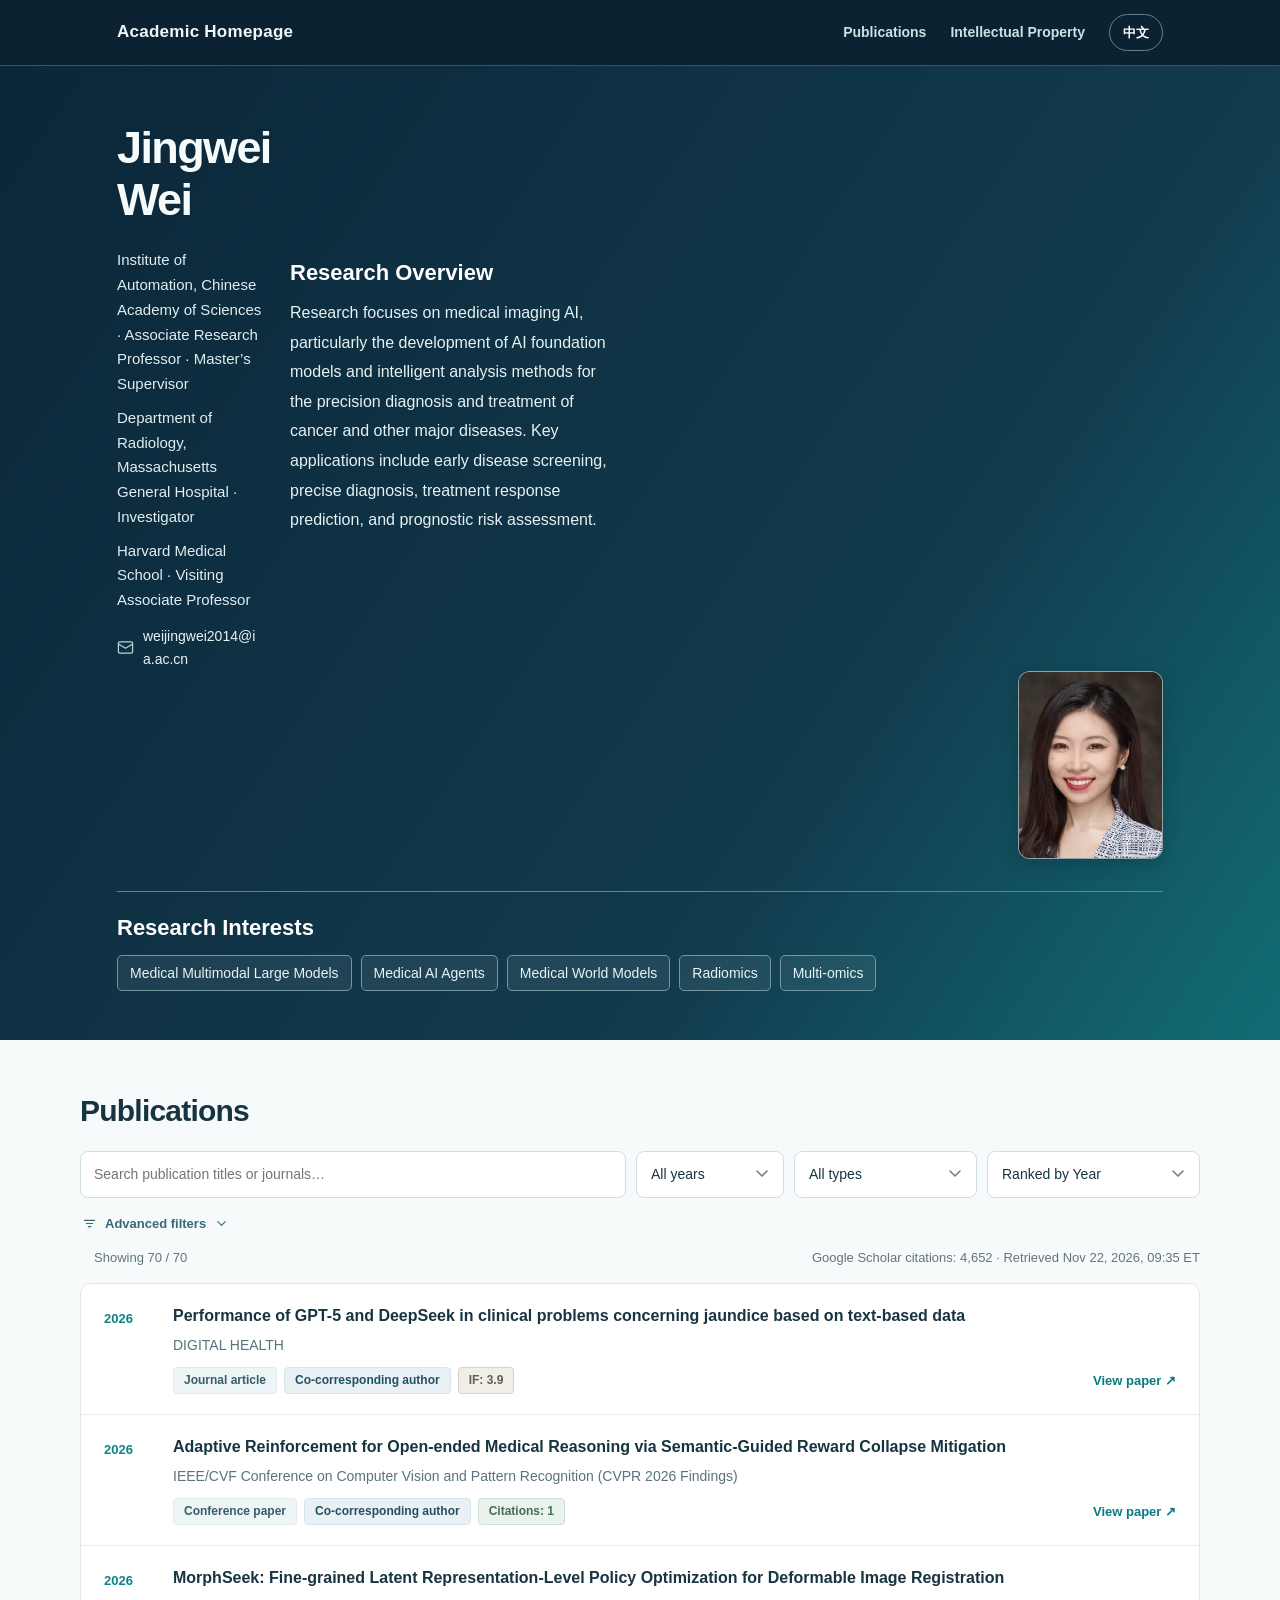
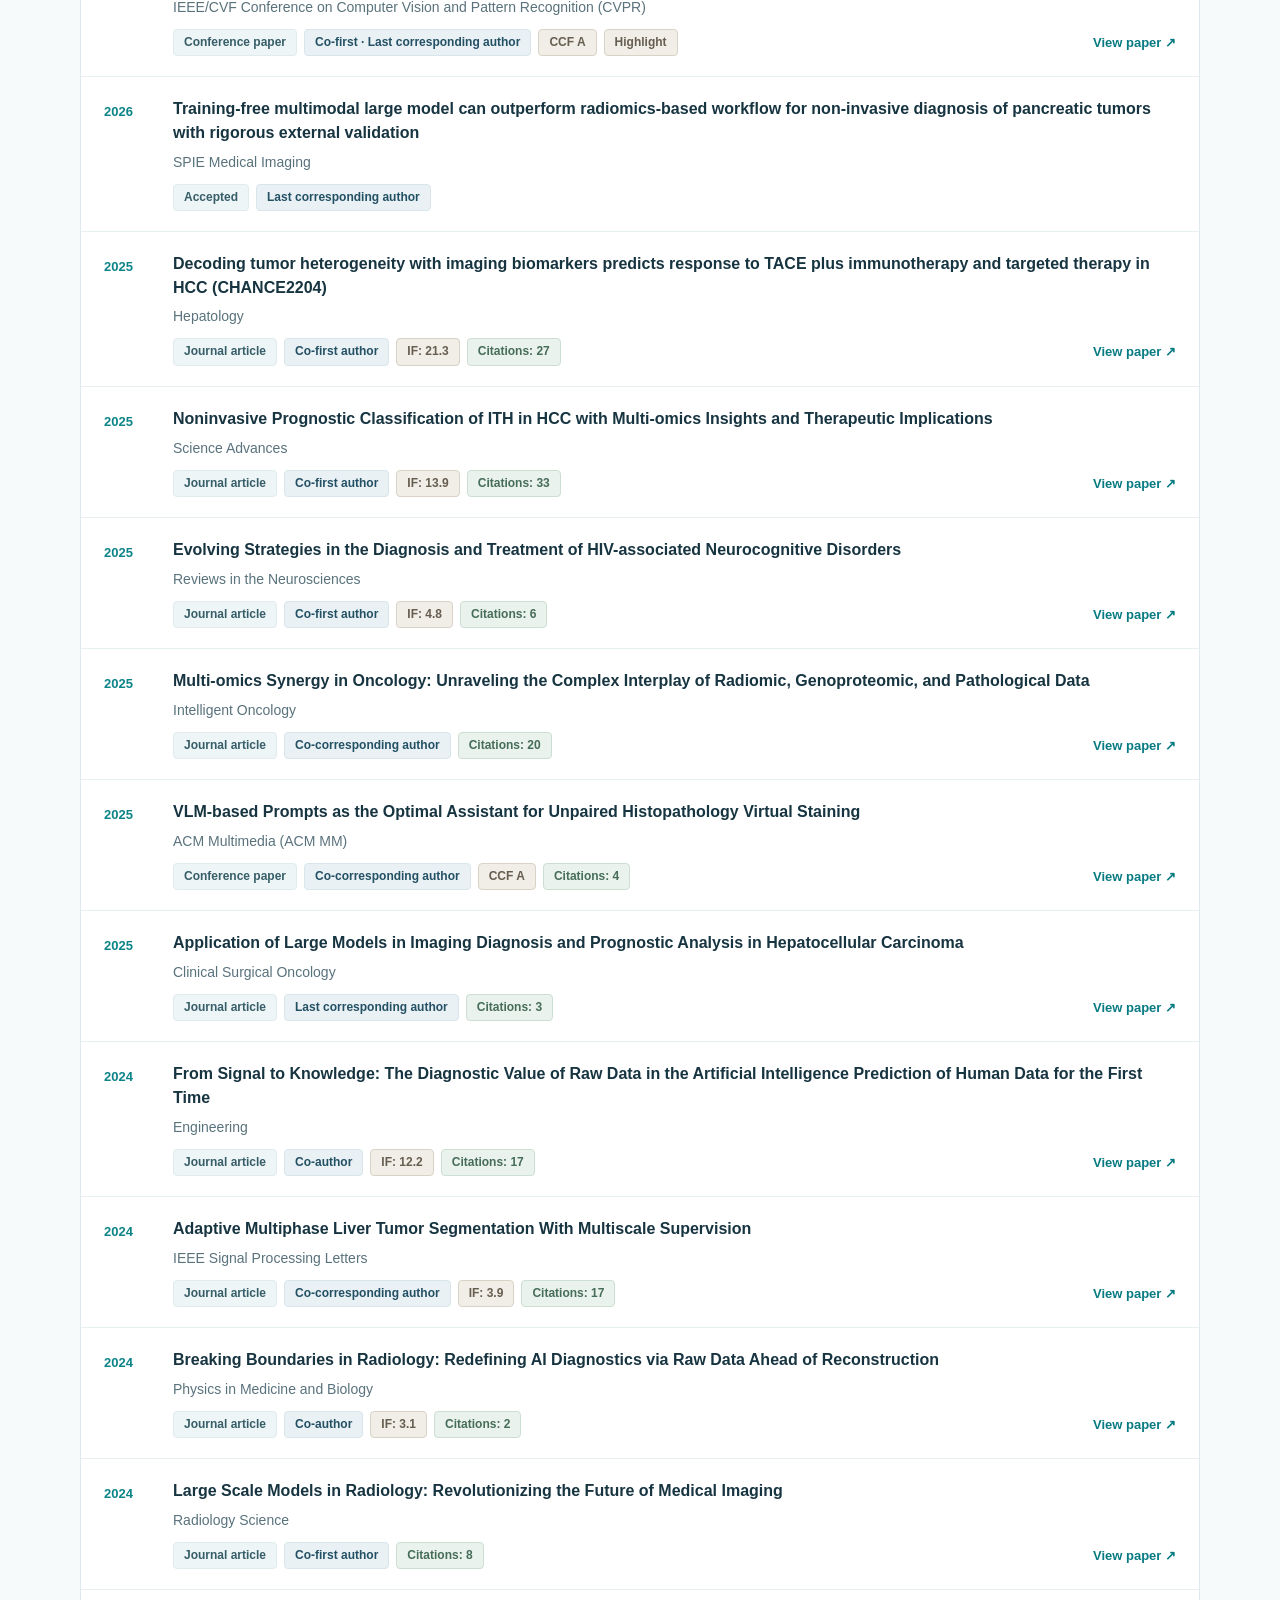
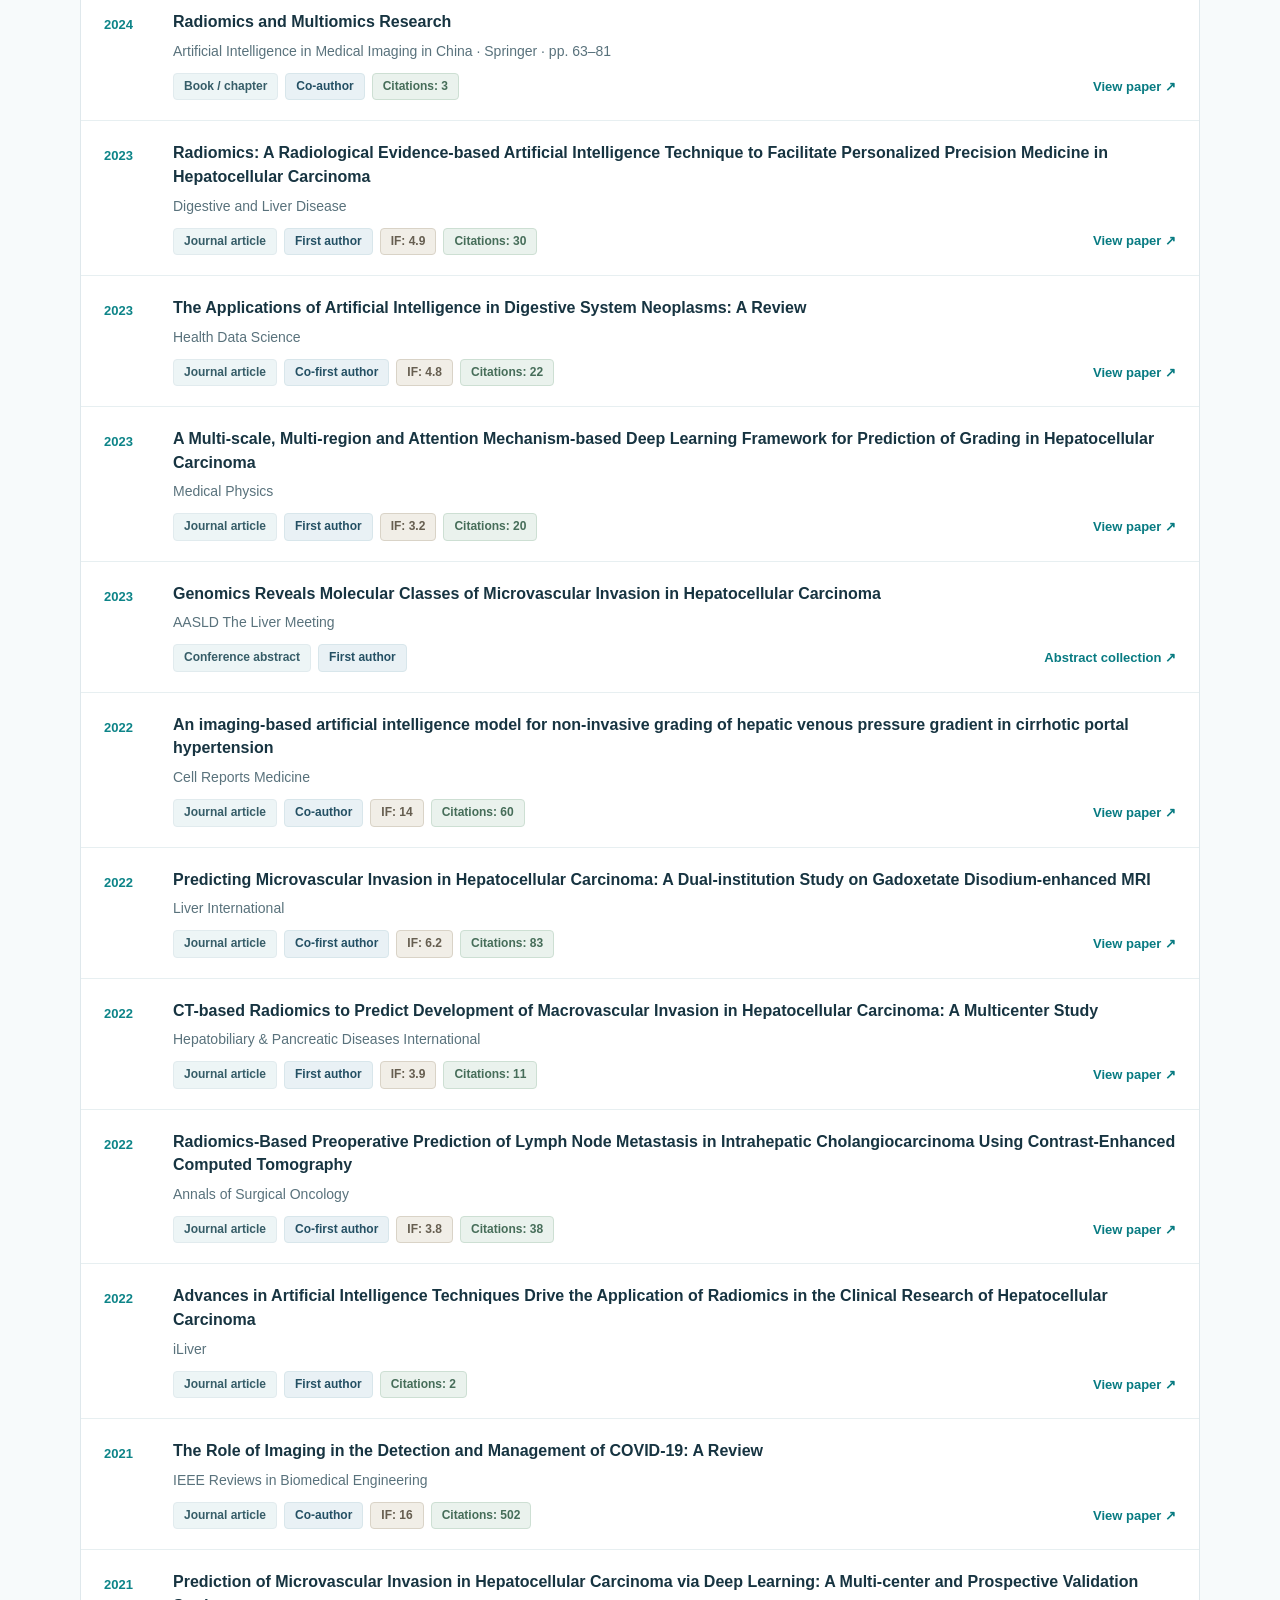
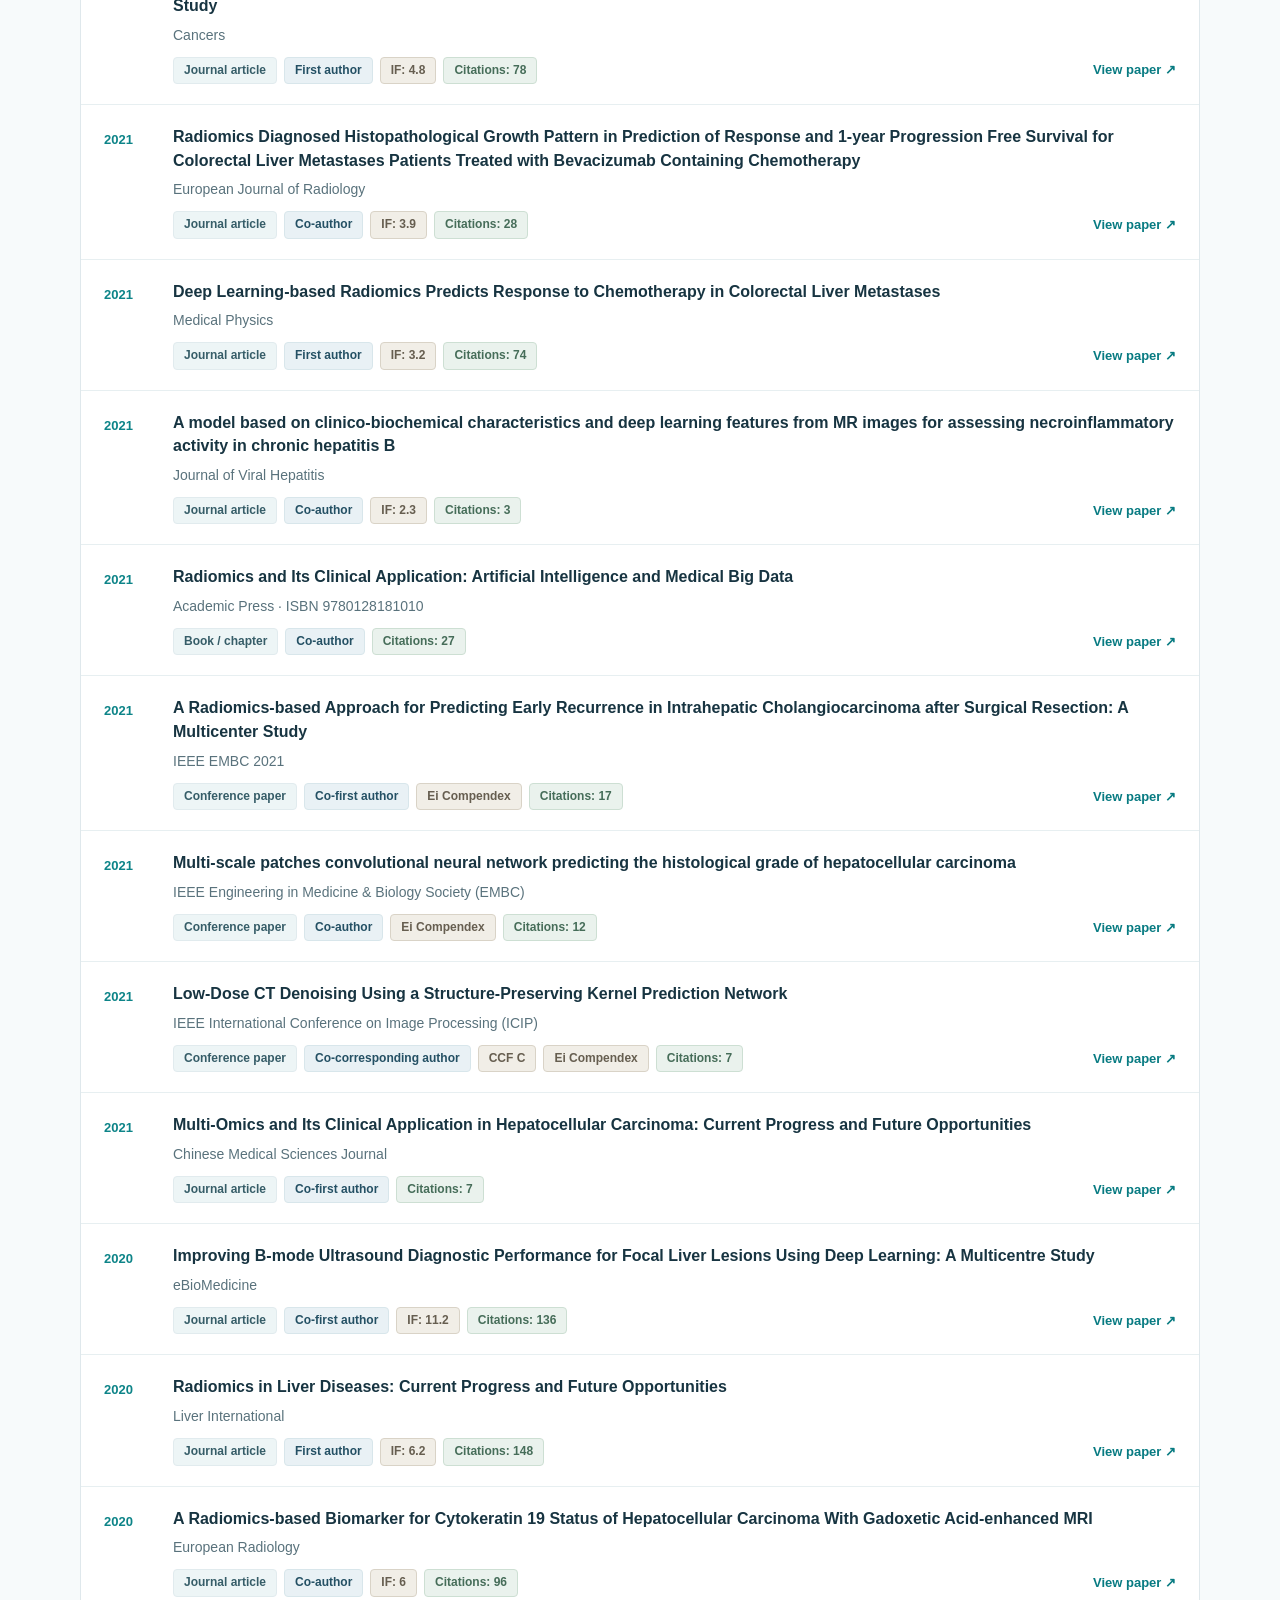
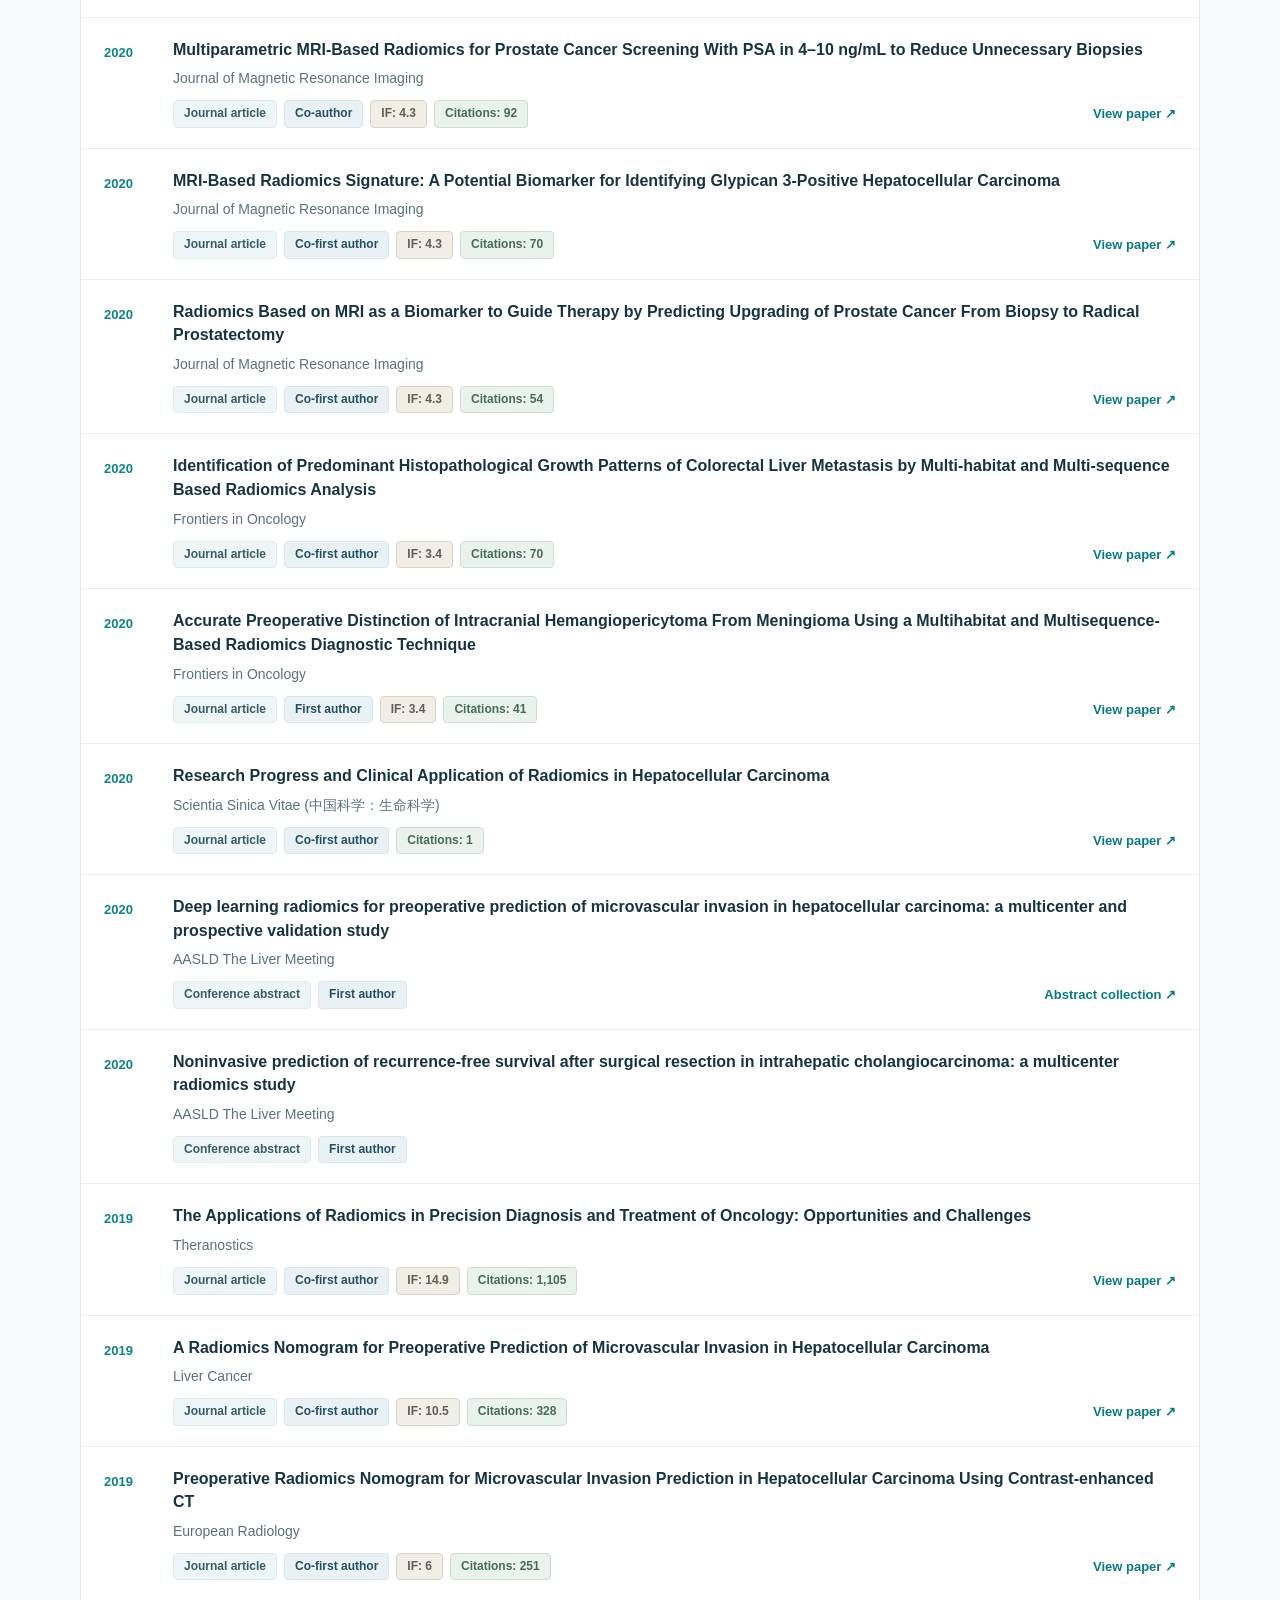
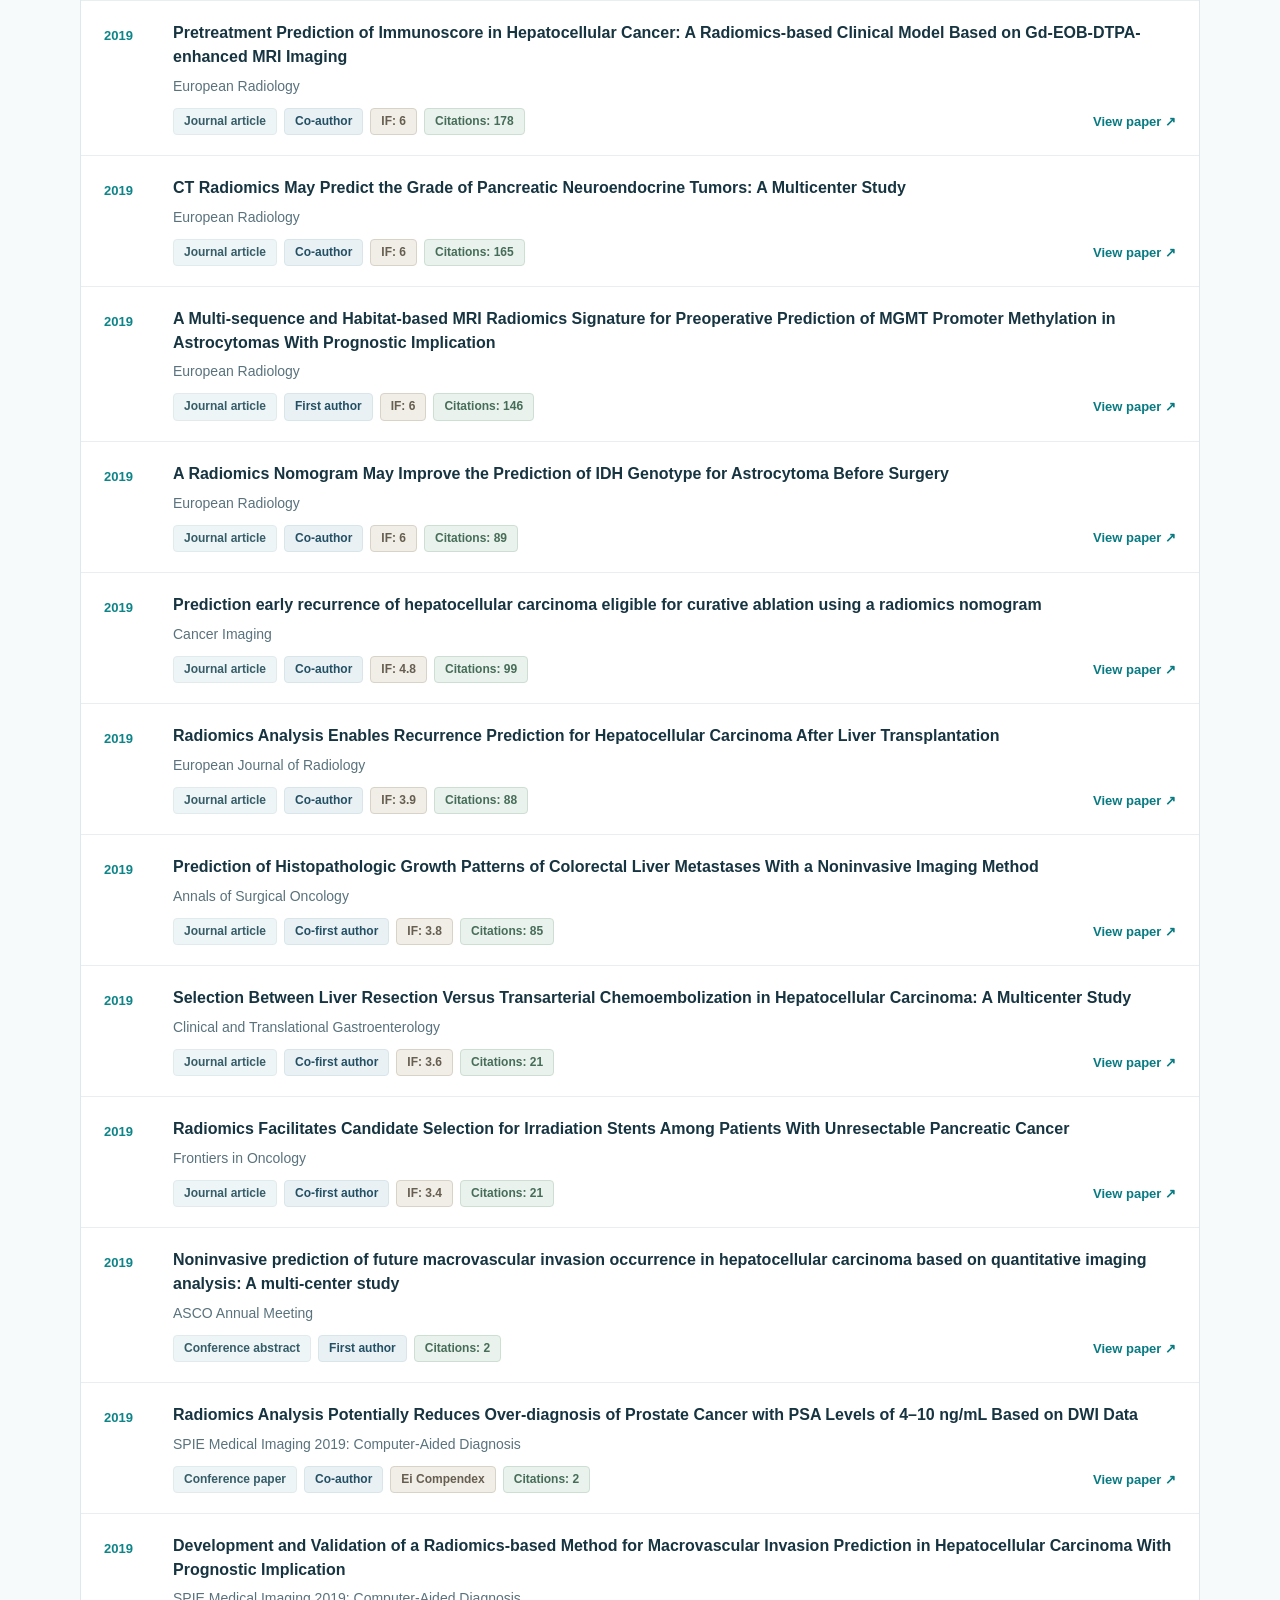
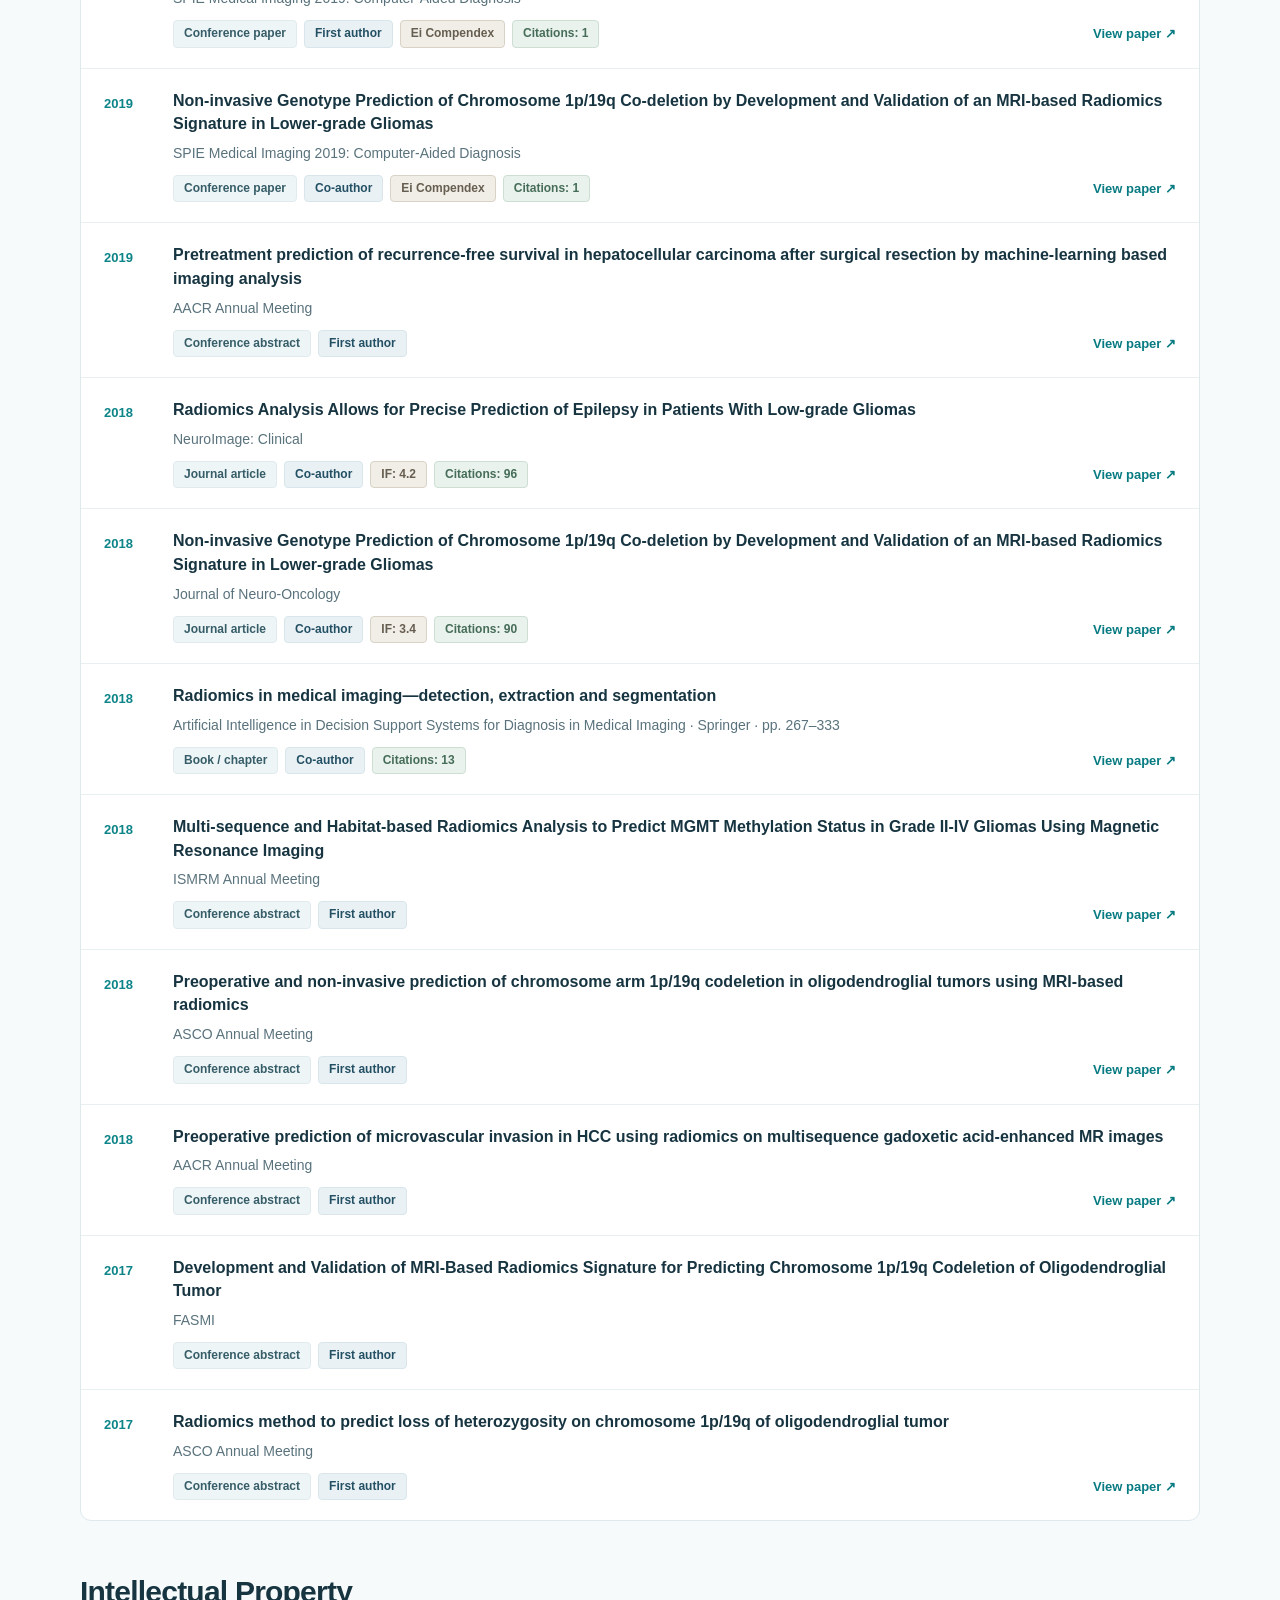
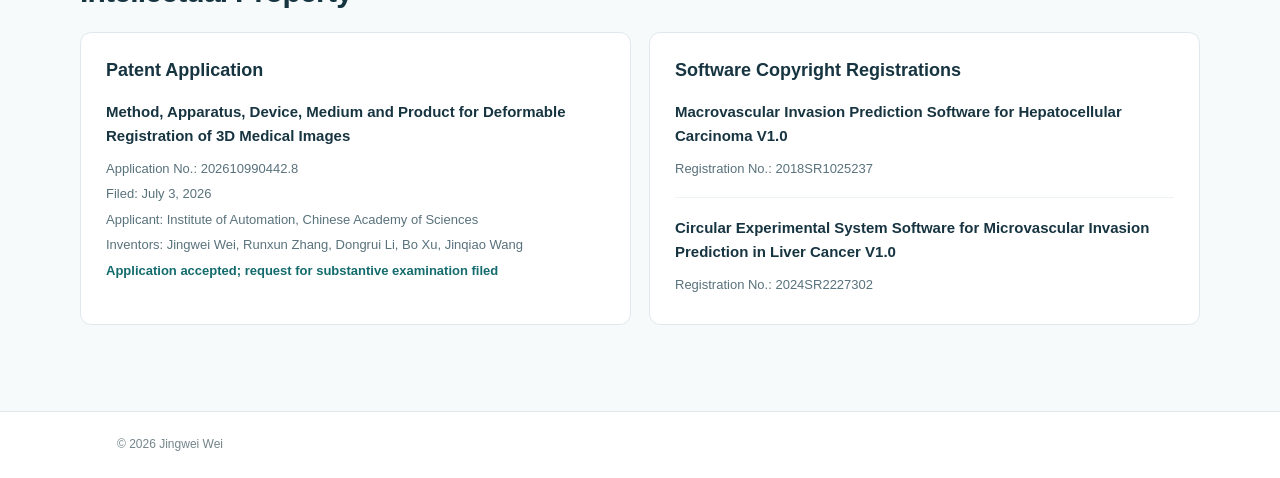
==== commit efa70228: "Add refined rounded portrait to English and Chinese academic homepage" ====
--- a/index.html
+++ b/index.html
@@ -144,17 +144,44 @@
 .advanced-role-options{display:flex;flex-wrap:wrap;gap:8px 22px}
 .advanced-role-option{display:inline-flex;align-items:center;gap:7px;color:#344f5a;font-size:13px;cursor:pointer;white-space:nowrap}
 .advanced-role-option input{width:15px;height:15px;accent-color:#0d8488;cursor:pointer}
-.advanced-types{border:0;border-top:1px solid #e8eff1;padding:13px 0 0;margin:16px 0 0;min-width:0}
-.advanced-types legend{float:left;width:100%;padding:0;margin:0 0 9px;font-size:13px;font-weight:680;color:#344f5a}
-.advanced-type-options{display:flex;flex-wrap:wrap;gap:8px 22px;clear:both}
+.advanced-types{border:0;padding:0;margin:16px 0 0;min-width:0}
+.advanced-types legend{padding:0;margin:0 0 9px;font-size:13px;font-weight:680;color:#344f5a}
+.advanced-type-options{display:flex;flex-wrap:wrap;gap:8px 22px}
 .advanced-type-option{display:inline-flex;align-items:center;gap:7px;color:#344f5a;font-size:13px;cursor:pointer;white-space:nowrap}
 .advanced-type-option input{width:15px;height:15px;accent-color:#0d8488;cursor:pointer}
-.advanced-type-hint{font-size:12px;line-height:1.55;color:#718690;margin:9px 0 0}
-.advanced-hint{font-size:12px;line-height:1.55;color:#718690;margin:11px 0 0}
 @media(max-width:580px){.advanced-filter-panel{padding:15px 14px}.advanced-filter-fields{grid-template-columns:1fr;gap:12px}.advanced-role-options{gap:10px 16px}}
+
+.hero-photo{grid-area:photo;display:block;overflow:hidden;width:145px;height:188px;border:1px solid rgba(237,247,248,.53);border-radius:12px;box-shadow:0 5px 17px rgba(4,25,32,.22);background:#34414a;align-self:center}
+.hero-photo img{width:100%;height:100%;display:block;object-fit:cover;object-position:center 35%}
+.hero-grid.hero-grid-cn{grid-template-columns:145px minmax(0,1.03fr) minmax(0,1fr);grid-template-areas:"photo name ." "photo appointments overview-title" "photo appointments overview-body";column-gap:28px;row-gap:0;align-items:start}
+.hero-grid-cn .hero-overview-heading,.hero-grid-cn .hero-about{margin-left:0}
+.hero-grid.hero-grid-en{grid-template-columns:145px minmax(0,1.03fr) minmax(0,1fr);grid-template-areas:none;column-gap:28px;align-items:center}
+.hero-grid-en .hero-intro{align-self:center;transform:none}
+@media(max-width:800px){
+.hero-grid.hero-grid-cn{grid-template-columns:112px minmax(0,1fr);grid-template-areas:"photo name" "appointments appointments" "overview-title overview-title" "overview-body overview-body";column-gap:23px;align-items:center}
+.hero-grid.hero-grid-en{grid-template-columns:112px minmax(0,1fr);grid-template-areas:"photo identity" "intro intro";column-gap:23px;align-items:center}
+.hero-photo{width:112px;height:144px}
+.hero-grid-cn .hero-name h1{margin:0}
+.hero-grid-cn .affiliations{margin-top:19px}
+.hero-grid-cn .hero-overview-heading{margin-top:26px}
+.hero-grid-en .hero-photo{grid-area:photo}
+.hero-grid-en .hero-identity{grid-area:identity}
+.hero-grid-en .hero-intro{grid-area:intro;margin-top:26px;align-self:center;transform:none}
+.hero-grid-en .hero-name h1{margin-bottom:12px}
+}
+@media(max-width:580px){
+.hero-grid.hero-grid-cn{grid-template-columns:94px minmax(0,1fr);column-gap:19px}
+.hero-grid.hero-grid-en{grid-template-columns:94px minmax(0,1fr);grid-template-areas:"photo name" "appointments appointments" "intro intro";column-gap:19px}
+.hero-photo{width:94px;height:123px}
+.hero-grid-cn .affiliations{margin-top:18px}
+.hero-grid-en .hero-identity{display:contents}
+.hero-grid-en .hero-name{grid-area:name}
+.hero-grid-en .affiliations{grid-area:appointments;margin-top:18px}
+.hero-grid-en .hero-name h1{margin:0}
+}
 </style></head><body>
 <header class="header"><div class="shell nav"><a href="#top" class="logo">Academic Homepage</a><nav class="navlinks" aria-label="Navigation"><a href="#publications">Publications</a><a href="#intellectual-property">Intellectual Property</a><a class="lang" href="zh/?v=20261122-language-sync">中文</a></nav></div></header>
-<section class="hero" id="top"><div class="shell"><div class="hero-grid hero-grid-en"><div class="hero-identity"><div class="hero-name"><h1>Jingwei Wei</h1></div><div class="affiliations"><div>Institute of Automation, Chinese Academy of Sciences · Associate Research Professor · Master’s Supervisor</div><div>Department of Radiology, Massachusetts General Hospital · Investigator</div><div>Harvard Medical School<span class="appointment-separator"> · </span>Visiting Associate Professor</div><div class="hero-email"><svg aria-hidden="true" xmlns="http://www.w3.org/2000/svg" width="17" height="17" viewBox="0 0 24 24" fill="none" stroke="currentColor" stroke-width="1.75" stroke-linecap="round" stroke-linejoin="round"><rect x="2" y="4" width="20" height="16" rx="2"/><path d="m22 7-10 6L2 7"/></svg><a href="mailto:weijingwei2014@ia.ac.cn">weijingwei2014@ia.ac.cn</a></div></div></div><div class="hero-intro"><div class="hero-overview-heading"><h2 class="section-label">Research Overview</h2></div><div class="hero-about"><p class="research-summary">Research focuses on medical imaging AI, particularly the development of AI foundation models and intelligent analysis methods for the precision diagnosis and treatment of cancer and other major diseases. Key applications include early disease screening, precise diagnosis, treatment response prediction, and prognostic risk assessment.</p></div></div></div><div class="interests"><h2 class="section-label">Research Interests</h2><div class="chips"><span class="chip">Medical Multimodal Large Models</span><span class="chip">Medical AI Agents</span><span class="chip">Medical World Models</span><span class="chip">Radiomics</span><span class="chip">Multi-omics</span></div></div></div></section>
+<section class="hero" id="top"><div class="shell"><div class="hero-grid hero-grid-en"><div class="hero-photo"><img src="assets/jingwei-profile.webp" alt="Jingwei Wei" width="260" height="338" loading="eager" decoding="async"></div><div class="hero-identity"><div class="hero-name"><h1>Jingwei Wei</h1></div><div class="affiliations"><div>Institute of Automation, Chinese Academy of Sciences · Associate Research Professor · Master’s Supervisor</div><div>Department of Radiology, Massachusetts General Hospital · Investigator</div><div>Harvard Medical School<span class="appointment-separator"> · </span>Visiting Associate Professor</div><div class="hero-email"><svg aria-hidden="true" xmlns="http://www.w3.org/2000/svg" width="17" height="17" viewBox="0 0 24 24" fill="none" stroke="currentColor" stroke-width="1.75" stroke-linecap="round" stroke-linejoin="round"><rect x="2" y="4" width="20" height="16" rx="2"/><path d="m22 7-10 6L2 7"/></svg><a href="mailto:weijingwei2014@ia.ac.cn">weijingwei2014@ia.ac.cn</a></div></div></div><div class="hero-intro"><div class="hero-overview-heading"><h2 class="section-label">Research Overview</h2></div><div class="hero-about"><p class="research-summary">Research focuses on medical imaging AI, particularly the development of AI foundation models and intelligent analysis methods for the precision diagnosis and treatment of cancer and other major diseases. Key applications include early disease screening, precise diagnosis, treatment response prediction, and prognostic risk assessment.</p></div></div></div><div class="interests"><h2 class="section-label">Research Interests</h2><div class="chips"><span class="chip">Medical Multimodal Large Models</span><span class="chip">Medical AI Agents</span><span class="chip">Medical World Models</span><span class="chip">Radiomics</span><span class="chip">Multi-omics</span></div></div></div></section>
 <main class="shell main"><section class="publications" id="publications"><h2>Publications</h2><div class="filters"><input id="search" type="search" placeholder="Search publication titles or journals…" aria-label="Search publication titles or journals…"><select id="year" aria-label="year"><option value="">All years</option></select><select id="type" aria-label="type"><option value="">All types</option><option value="journal">Journal article</option><option value="conference">Conference paper</option><option value="abstract">Conference abstract</option><option value="book">Book / chapter</option><option value="accepted">Accepted</option></select><select id="sort" aria-label="Sort publications"><option value="newest">Ranked by Year</option><option value="citations-desc">Ranked by Citations</option><option value="impact-desc">Ranked by Impact Factor</option></select></div>
 <div class="advanced-filter-bar">
   <button type="button" id="advanced-filter-toggle" class="advanced-filter-toggle" aria-expanded="false" aria-controls="advanced-filter-panel">
@@ -181,8 +208,7 @@
     <label class="advanced-type-option"><input type="checkbox" name="publication-kind" value="abstract"><span>Conference abstracts</span></label>
     <label class="advanced-type-option"><input type="checkbox" name="publication-kind" value="book"><span>Books / chapters</span></label>
     <label class="advanced-type-option"><input type="checkbox" name="publication-kind" value="accepted"><span>Accepted manuscripts</span></label>
-  </div><p class="advanced-type-hint">Choose one or more types; none selected means all types. The quick type dropdown and this selection replace each other.</p></fieldset>
-  <p class="advanced-hint">No selected roles means any author position. Multiple selected roles match any of them.</p>
+  </div></fieldset>
 </div><div class="publication-status"><span id="count" class="result-count" aria-live="polite">Showing 70 / 70</span><span class="citation-summary">Google Scholar citations: 4,652 · Retrieved Nov 22, 2026, 09:35 ET</span></div><div class="paperlist" id="papers"></div><div id="empty" class="empty"></div></section><section class="ip-section" id="intellectual-property"><h2>Intellectual Property</h2><div class="ip-grid"><article class="ip-panel"><h3>Patent Application </h3><div class="ip-entry"><h4>Method, Apparatus, Device, Medium and Product for Deformable Registration of 3D Medical Images</h4><p>Application No.: 202610990442.8</p><p>Filed: July 3, 2026</p><p>Applicant: Institute of Automation, Chinese Academy of Sciences</p><p>Inventors: Jingwei Wei, Runxun Zhang, Dongrui Li, Bo Xu, Jinqiao Wang</p><p class="ip-status">Application accepted; request for substantive examination filed</p></div></article><article class="ip-panel"><h3>Software Copyright Registrations </h3><div class="ip-entry"><h4>Macrovascular Invasion Prediction Software for Hepatocellular Carcinoma V1.0</h4><p>Registration No.: 2018SR1025237</p></div><div class="ip-entry"><h4>Circular Experimental System Software for Microvascular Invasion Prediction in Liver Cancer V1.0</h4><p>Registration No.: 2024SR2227302</p></div></article></div></section></main><footer class="footer"><div class="shell">© 2026 Jingwei Wei</div></footer>
 <script id="bibliography-data" type="application/json">[{"year":2026,"title":"MorphSeek: Fine-grained Latent Representation-Level Policy Optimization for Deformable Image Registration","venue":"IEEE/CVF Conference on Computer Vision and Pattern Recognition (CVPR)","role":"Co-first author; Last corresponding author","kind":"conference","url":"https://openaccess.thecvf.com/content/CVPR2026/html/Zhang_MorphSeek_Fine-grained_Latent_Representation-Level_Policy_Optimization_for_Deformable_Image_Registration_CVPR_2026_paper.html","direct":true,"roleCode":"cofirst-last-corresponding","highlight":true,"ccfRank":"A"},{"year":2025,"title":"Decoding tumor heterogeneity with imaging biomarkers predicts response to TACE plus immunotherapy and targeted therapy in HCC (CHANCE2204)","venue":"Hepatology","role":"Co-first author","kind":"journal","url":"https://doi.org/10.1097/HEP.0000000000001593","direct":true,"roleCode":"cofirst","impactFactor2025":21.3,"impactFactorSource":"JCR 2025 (released 2026)","doi":"10.1097/HEP.0000000000001593","googleScholarCitations":27,"googleScholarAsOf":"2026-11-22 09:35","googleScholarAuthorId":"cT-NihcAAAAJ"},{"year":2025,"title":"VLM-based Prompts as the Optimal Assistant for Unpaired Histopathology Virtual Staining","venue":"ACM Multimedia (ACM MM)","role":"Corresponding author","kind":"conference","url":"https://doi.org/10.1145/3746027.3755105","direct":true,"sourceVerified":true,"verificationNote":"DOI confirmed via dblp ACM MM 2025 record; arXiv full text 2504.15545","roleCode":"co-corresponding","ccfRank":"A","doi":"10.1145/3746027.3755105","googleScholarCitations":4,"googleScholarAsOf":"2026-11-22 09:35","googleScholarAuthorId":"cT-NihcAAAAJ"},{"year":2025,"title":"Multi-omics Synergy in Oncology: Unraveling the Complex Interplay of Radiomic, Genoproteomic, and Pathological Data","venue":"Intelligent Oncology","role":"Corresponding author","kind":"journal","url":"https://doi.org/10.1016/j.intonc.2024.10.003","direct":true,"sourceVerified":true,"roleCode":"co-corresponding","impactFactorSource":"JCR 2025 (released 2026)","doi":"10.1016/j.intonc.2024.10.003","googleScholarCitations":20,"googleScholarAsOf":"2026-11-22 09:35","googleScholarAuthorId":"cT-NihcAAAAJ"},{"year":2025,"title":"Evolving Strategies in the Diagnosis and Treatment of HIV-associated Neurocognitive Disorders","venue":"Reviews in the Neurosciences","role":"Co-first author","kind":"journal","url":"https://doi.org/10.1515/revneuro-2025-0004","direct":true,"sourceVerified":true,"roleCode":"cofirst","impactFactor2025":4.8,"impactFactorSource":"JCR 2025 (released 2026)","doi":"10.1515/revneuro-2025-0004","googleScholarCitations":6,"googleScholarAsOf":"2026-11-22 09:35","googleScholarAuthorId":"cT-NihcAAAAJ"},{"year":2025,"title":"Application of Large Models in Imaging Diagnosis and Prognostic Analysis in Hepatocellular Carcinoma","venue":"Clinical Surgical Oncology","role":"Corresponding author","kind":"journal","url":"https://doi.org/10.1016/j.cson.2025.100083","direct":true,"sourceVerified":true,"roleCode":"last-corresponding","impactFactorSource":"JCR 2025 (released 2026)","doi":"10.1016/j.cson.2025.100083","googleScholarCitations":3,"googleScholarAsOf":"2026-11-22 09:35","googleScholarAuthorId":"cT-NihcAAAAJ"},{"year":2025,"title":"Noninvasive Prognostic Classification of ITH in HCC with Multi-omics Insights and Therapeutic Implications","venue":"Science Advances","role":"Co-first author","kind":"journal","url":"https://doi.org/10.1126/sciadv.ads8323","direct":true,"roleCode":"cofirst","impactFactor2025":13.9,"impactFactorSource":"JCR 2025 (released 2026)","doi":"10.1126/sciadv.ads8323","googleScholarCitations":33,"googleScholarAsOf":"2026-11-22 09:35","googleScholarAuthorId":"cT-NihcAAAAJ"},{"year":2024,"title":"Adaptive Multiphase Liver Tumor Segmentation With Multiscale Supervision","venue":"IEEE Signal Processing Letters","role":"Corresponding author","kind":"journal","url":"https://doi.org/10.1109/LSP.2024.3356414","direct":true,"sourceVerified":true,"roleCode":"co-corresponding","impactFactor2025":3.9,"impactFactorSource":"JCR 2025 (released 2026)","doi":"10.1109/LSP.2024.3356414","googleScholarCitations":17,"googleScholarAsOf":"2026-11-22 09:35","googleScholarAuthorId":"cT-NihcAAAAJ"},{"year":2024,"title":"Breaking Boundaries in Radiology: Redefining AI Diagnostics via Raw Data Ahead of Reconstruction","venue":"Physics in Medicine and Biology","role":"Co-author","kind":"journal","url":"https://pubmed.ncbi.nlm.nih.gov/38224617/","direct":true,"sourceVerified":true,"verificationNote":"PubMed PMID 38224617 (stable public bibliographic record). Official publisher DOI remains 10.1088/1361-6560/ad1e7c; IOP publisher redirect may be inaccessible for some visitors.","roleCode":"coauthor","impactFactor2025":3.1,"impactFactorSource":"JCR 2025 (released 2026)","doi":"10.1088/1361-6560/ad1e7c","googleScholarCitations":2,"googleScholarAsOf":"2026-11-22 09:35","googleScholarAuthorId":"cT-NihcAAAAJ"},{"year":2024,"title":"Large Scale Models in Radiology: Revolutionizing the Future of Medical Imaging","venue":"Radiology Science","role":"Co-first author","kind":"journal","url":"https://doi.org/10.15212/RADSCI-2023-0018","direct":true,"sourceVerified":true,"roleCode":"cofirst","impactFactorSource":"JCR 2025 (released 2026)","doi":"10.15212/RADSCI-2023-0018","googleScholarCitations":8,"googleScholarAsOf":"2026-11-22 09:35","googleScholarAuthorId":"cT-NihcAAAAJ"},{"year":2023,"title":"A Multi-scale, Multi-region and Attention Mechanism-based Deep Learning Framework for Prediction of Grading in Hepatocellular Carcinoma","venue":"Medical Physics","role":"First author","kind":"journal","url":"https://aapm.onlinelibrary.wiley.com/doi/10.1002/mp.16127","direct":true,"roleCode":"first","impactFactor2025":3.2,"impactFactorSource":"JCR 2025 (released 2026)","doi":"10.1002/mp.16127","googleScholarCitations":20,"googleScholarAsOf":"2026-11-22 09:35","googleScholarAuthorId":"cT-NihcAAAAJ"},{"year":2023,"title":"Radiomics: A Radiological Evidence-based Artificial Intelligence Technique to Facilitate Personalized Precision Medicine in Hepatocellular Carcinoma","venue":"Digestive and Liver Disease","role":"First author","kind":"journal","url":"https://pubmed.ncbi.nlm.nih.gov/36641292/","direct":true,"roleCode":"first","impactFactor2025":4.9,"impactFactorSource":"JCR 2025 (released 2026)","doi":"10.1016/j.dld.2022.12.015","googleScholarCitations":30,"googleScholarAsOf":"2026-11-22 09:35","googleScholarAuthorId":"cT-NihcAAAAJ"},{"year":2022,"title":"Radiomics-Based Preoperative Prediction of Lymph Node Metastasis in Intrahepatic Cholangiocarcinoma Using Contrast-Enhanced Computed Tomography","venue":"Annals of Surgical Oncology","role":"Co-first author","kind":"journal","url":"https://doi.org/10.1245/s10434-022-12028-8","direct":true,"sourceVerified":true,"roleCode":"cofirst","impactFactor2025":3.8,"impactFactorSource":"JCR 2025 (released 2026)","doi":"10.1245/s10434-022-12028-8","googleScholarCitations":38,"googleScholarAsOf":"2026-11-22 09:35","googleScholarAuthorId":"cT-NihcAAAAJ"},{"year":2022,"title":"CT-based Radiomics to Predict Development of Macrovascular Invasion in Hepatocellular Carcinoma: A Multicenter Study","venue":"Hepatobiliary & Pancreatic Diseases International","role":"First author","kind":"journal","url":"https://doi.org/10.1016/j.hbpd.2021.09.011","direct":true,"sourceVerified":true,"roleCode":"first","impactFactor2025":3.9,"impactFactorSource":"JCR 2025 (released 2026)","doi":"10.1016/j.hbpd.2021.09.011","googleScholarCitations":11,"googleScholarAsOf":"2026-11-22 09:35","googleScholarAuthorId":"cT-NihcAAAAJ"},{"year":2022,"title":"Predicting Microvascular Invasion in Hepatocellular Carcinoma: A Dual-institution Study on Gadoxetate Disodium-enhanced MRI","venue":"Liver International","role":"Co-first author","kind":"journal","url":"https://doi.org/10.1111/liv.15231","direct":true,"sourceVerified":true,"roleCode":"cofirst","impactFactor2025":6.2,"impactFactorSource":"JCR 2025 (released 2026)","doi":"10.1111/liv.15231","googleScholarCitations":83,"googleScholarAsOf":"2026-11-22 09:35","googleScholarAuthorId":"cT-NihcAAAAJ"},{"year":2022,"title":"Advances in Artificial Intelligence Techniques Drive the Application of Radiomics in the Clinical Research of Hepatocellular Carcinoma","venue":"iLiver","role":"First author","kind":"journal","url":"https://doi.org/10.1016/j.iliver.2022.02.005","direct":true,"sourceVerified":true,"roleCode":"first","impactFactorSource":"JCR 2025 (released 2026)","doi":"10.1016/j.iliver.2022.02.005","googleScholarCitations":2,"googleScholarAsOf":"2026-11-22 09:35","googleScholarAuthorId":"cT-NihcAAAAJ"},{"year":2021,"title":"Prediction of Microvascular Invasion in Hepatocellular Carcinoma via Deep Learning: A Multi-center and Prospective Validation Study","venue":"Cancers","role":"First author","kind":"journal","url":"https://doi.org/10.3390/cancers13102368","direct":true,"sourceVerified":true,"roleCode":"first","impactFactor2025":4.8,"impactFactorSource":"JCR 2025 (released 2026)","doi":"10.3390/cancers13102368","googleScholarCitations":78,"googleScholarAsOf":"2026-11-22 09:35","googleScholarAuthorId":"cT-NihcAAAAJ"},{"year":2021,"title":"Deep Learning-based Radiomics Predicts Response to Chemotherapy in Colorectal Liver Metastases","venue":"Medical Physics","role":"First author","kind":"journal","url":"https://doi.org/10.1002/mp.14563","direct":true,"sourceVerified":true,"roleCode":"first","impactFactor2025":3.2,"impactFactorSource":"JCR 2025 (released 2026)","doi":"10.1002/mp.14563","googleScholarCitations":74,"googleScholarAsOf":"2026-11-22 09:35","googleScholarAuthorId":"cT-NihcAAAAJ"},{"year":2021,"title":"Multi-Omics and Its Clinical Application in Hepatocellular Carcinoma: Current Progress and Future Opportunities","venue":"Chinese Medical Sciences Journal","role":"Co-first author","kind":"journal","url":"https://doi.org/10.24920/003984","direct":true,"sourceVerified":true,"roleCode":"cofirst","impactFactorSource":"JCR 2025 (released 2026)","doi":"10.24920/003984","verificationNote":"Publisher notes Wanshui Yang, Hanyu Jiang, Chao Liu, and Jingwei Wei contributed equally.","googleScholarCitations":7,"googleScholarAsOf":"2026-11-22 09:35","googleScholarAuthorId":"cT-NihcAAAAJ"},{"year":2021,"title":"A Radiomics-based Approach for Predicting Early Recurrence in Intrahepatic Cholangiocarcinoma after Surgical Resection: A Multicenter Study","venue":"IEEE EMBC 2021","role":"Co-first author","kind":"conference","url":"https://doi.org/10.1109/EMBC46164.2021.9630029","direct":true,"sourceVerified":true,"roleCode":"cofirst","doi":"10.1109/EMBC46164.2021.9630029","verificationNote":"Original EMBC 2021 paper marks J. Wei with +, indicating co-first authorship.","eiProceedingsIndexed":true,"eiVerificationLevel":"proceedings","eiEvidence":"University of Galway Compendex guide for IEEE conference proceedings","googleScholarCitations":17,"googleScholarAsOf":"2026-11-22 09:35","googleScholarAuthorId":"cT-NihcAAAAJ"},{"year":2020,"title":"Radiomics in Liver Diseases: Current Progress and Future Opportunities","venue":"Liver International","role":"First author","kind":"journal","url":"https://doi.org/10.1111/liv.14555","direct":true,"sourceVerified":true,"roleCode":"first","impactFactor2025":6.2,"impactFactorSource":"JCR 2025 (released 2026)","doi":"10.1111/liv.14555","googleScholarCitations":148,"googleScholarAsOf":"2026-11-22 09:35","googleScholarAuthorId":"cT-NihcAAAAJ"},{"year":2020,"title":"Improving B-mode Ultrasound Diagnostic Performance for Focal Liver Lesions Using Deep Learning: A Multicentre Study","venue":"eBioMedicine","role":"Co-first author","kind":"journal","url":"https://doi.org/10.1016/j.ebiom.2020.102777","direct":true,"sourceVerified":true,"roleCode":"cofirst","impactFactor2025":11.2,"impactFactorSource":"JCR 2025 (released 2026)","doi":"10.1016/j.ebiom.2020.102777","googleScholarCitations":136,"googleScholarAsOf":"2026-11-22 09:35","googleScholarAuthorId":"cT-NihcAAAAJ"},{"year":2020,"title":"Radiomics Based on MRI as a Biomarker to Guide Therapy by Predicting Upgrading of Prostate Cancer From Biopsy to Radical Prostatectomy","venue":"Journal of Magnetic Resonance Imaging","role":"Co-first author","kind":"journal","url":"https://doi.org/10.1002/jmri.27138","direct":true,"sourceVerified":true,"roleCode":"cofirst","impactFactor2025":4.3,"impactFactorSource":"JCR 2025 (released 2026)","doi":"10.1002/jmri.27138","googleScholarCitations":54,"googleScholarAsOf":"2026-11-22 09:35","googleScholarAuthorId":"cT-NihcAAAAJ"},{"year":2020,"title":"Multiparametric MRI-Based Radiomics for Prostate Cancer Screening With PSA in 4–10 ng/mL to Reduce Unnecessary Biopsies","venue":"Journal of Magnetic Resonance Imaging","role":"Co-author","kind":"journal","url":"https://doi.org/10.1002/jmri.27008","direct":true,"sourceVerified":true,"roleCode":"coauthor","impactFactor2025":4.3,"impactFactorSource":"JCR 2025 (released 2026)","doi":"10.1002/jmri.27008","googleScholarCitations":92,"googleScholarAsOf":"2026-11-22 09:35","googleScholarAuthorId":"cT-NihcAAAAJ"},{"year":2020,"title":"A Radiomics-based Biomarker for Cytokeratin 19 Status of Hepatocellular Carcinoma With Gadoxetic Acid-enhanced MRI","venue":"European Radiology","role":"Co-author","kind":"journal","url":"https://doi.org/10.1007/s00330-019-06585-y","direct":true,"sourceVerified":true,"roleCode":"coauthor","impactFactor2025":6,"impactFactorSource":"JCR 2025 (released 2026)","doi":"10.1007/s00330-019-06585-y","googleScholarCitations":96,"googleScholarAsOf":"2026-11-22 09:35","googleScholarAuthorId":"cT-NihcAAAAJ"},{"year":2020,"title":"Identification of Predominant Histopathological Growth Patterns of Colorectal Liver Metastasis by Multi-habitat and Multi-sequence Based Radiomics Analysis","venue":"Frontiers in Oncology","role":"Co-first author","kind":"journal","url":"https://doi.org/10.3389/fonc.2020.01363","direct":true,"sourceVerified":true,"roleCode":"cofirst","impactFactor2025":3.4,"impactFactorSource":"JCR 2025 (released 2026)","doi":"10.3389/fonc.2020.01363","googleScholarCitations":70,"googleScholarAsOf":"2026-11-22 09:35","googleScholarAuthorId":"cT-NihcAAAAJ"},{"year":2020,"title":"MRI-Based Radiomics Signature: A Potential Biomarker for Identifying Glypican 3-Positive Hepatocellular Carcinoma","venue":"Journal of Magnetic Resonance Imaging","role":"Co-first author","kind":"journal","url":"https://doi.org/10.1002/jmri.27199","direct":true,"sourceVerified":true,"roleCode":"cofirst","impactFactor2025":4.3,"impactFactorSource":"JCR 2025 (released 2026)","doi":"10.1002/jmri.27199","googleScholarCitations":70,"googleScholarAsOf":"2026-11-22 09:35","googleScholarAuthorId":"cT-NihcAAAAJ"},{"year":2020,"title":"Accurate Preoperative Distinction of Intracranial Hemangiopericytoma From Meningioma Using a Multihabitat and Multisequence-Based Radiomics Diagnostic Technique","venue":"Frontiers in Oncology","role":"First author","kind":"journal","url":"https://doi.org/10.3389/fonc.2020.00534","direct":true,"sourceVerified":true,"roleCode":"first","impactFactor2025":3.4,"impactFactorSource":"JCR 2025 (released 2026)","doi":"10.3389/fonc.2020.00534","googleScholarCitations":41,"googleScholarAsOf":"2026-11-22 09:35","googleScholarAuthorId":"cT-NihcAAAAJ"},{"year":2019,"title":"Preoperative Radiomics Nomogram for Microvascular Invasion Prediction in Hepatocellular Carcinoma Using Contrast-enhanced CT","venue":"European Radiology","role":"Co-first author","kind":"journal","url":"https://doi.org/10.1007/s00330-018-5985-y","direct":true,"sourceVerified":true,"roleCode":"cofirst","impactFactor2025":6,"impactFactorSource":"JCR 2025 (released 2026)","doi":"10.1007/s00330-018-5985-y","googleScholarCitations":251,"googleScholarAsOf":"2026-11-22 09:35","googleScholarAuthorId":"cT-NihcAAAAJ"},{"year":2019,"title":"Radiomics Facilitates Candidate Selection for Irradiation Stents Among Patients With Unresectable Pancreatic Cancer","venue":"Frontiers in Oncology","role":"Co-first author","kind":"journal","url":"https://doi.org/10.3389/fonc.2019.00973","direct":true,"sourceVerified":true,"roleCode":"cofirst","impactFactor2025":3.4,"impactFactorSource":"JCR 2025 (released 2026)","doi":"10.3389/fonc.2019.00973","googleScholarCitations":21,"googleScholarAsOf":"2026-11-22 09:35","googleScholarAuthorId":"cT-NihcAAAAJ"},{"year":2019,"title":"Development and Validation of a Radiomics-based Method for Macrovascular Invasion Prediction in Hepatocellular Carcinoma With Prognostic Implication","venue":"SPIE Medical Imaging 2019: Computer-Aided Diagnosis","role":"First author","kind":"conference","url":"https://doi.org/10.1117/12.2510932","direct":true,"sourceVerified":true,"roleCode":"first","doi":"10.1117/12.2510932","eiProceedingsIndexed":true,"eiVerificationLevel":"proceedings","eiEvidence":"SPIE Medical Imaging official Ei Compendex coverage statement","googleScholarCitations":1,"googleScholarAsOf":"2026-11-22 09:35","googleScholarAuthorId":"cT-NihcAAAAJ"},{"year":2019,"title":"Prediction of Histopathologic Growth Patterns of Colorectal Liver Metastases With a Noninvasive Imaging Method","venue":"Annals of Surgical Oncology","role":"Co-first author","kind":"journal","url":"https://doi.org/10.1245/s10434-019-07910-x","direct":true,"sourceVerified":true,"roleCode":"cofirst","impactFactor2025":3.8,"impactFactorSource":"JCR 2025 (released 2026)","doi":"10.1245/s10434-019-07910-x","googleScholarCitations":85,"googleScholarAsOf":"2026-11-22 09:35","googleScholarAuthorId":"cT-NihcAAAAJ"},{"year":2019,"title":"Prediction early recurrence of hepatocellular carcinoma eligible for curative ablation using a radiomics nomogram","venue":"Cancer Imaging","role":"Co-author","kind":"journal","url":"https://doi.org/10.1186/s40644-019-0207-7","direct":true,"sourceVerified":true,"roleCode":"coauthor","impactFactor2025":4.8,"impactFactorSource":"JCR 2025 (released 2026)","doi":"10.1186/s40644-019-0207-7","googleScholarCitations":99,"googleScholarAsOf":"2026-11-22 09:35","googleScholarAuthorId":"cT-NihcAAAAJ"},{"year":2019,"title":"CT Radiomics May Predict the Grade of Pancreatic Neuroendocrine Tumors: A Multicenter Study","venue":"European Radiology","role":"Co-author","kind":"journal","url":"https://doi.org/10.1007/s00330-019-06176-x","direct":true,"sourceVerified":true,"roleCode":"coauthor","impactFactor2025":6,"impactFactorSource":"JCR 2025 (released 2026)","doi":"10.1007/s00330-019-06176-x","googleScholarCitations":165,"googleScholarAsOf":"2026-11-22 09:35","googleScholarAuthorId":"cT-NihcAAAAJ"},{"year":2019,"title":"Pretreatment Prediction of Immunoscore in Hepatocellular Cancer: A Radiomics-based Clinical Model Based on Gd-EOB-DTPA-enhanced MRI Imaging","venue":"European Radiology","role":"Co-author","kind":"journal","url":"https://doi.org/10.1007/s00330-018-5986-x","direct":true,"sourceVerified":true,"roleCode":"coauthor","impactFactor2025":6,"impactFactorSource":"JCR 2025 (released 2026)","doi":"10.1007/s00330-018-5986-x","googleScholarCitations":178,"googleScholarAsOf":"2026-11-22 09:35","googleScholarAuthorId":"cT-NihcAAAAJ"},{"year":2019,"title":"Selection Between Liver Resection Versus Transarterial Chemoembolization in Hepatocellular Carcinoma: A Multicenter Study","venue":"Clinical and Translational Gastroenterology","role":"Co-first author","kind":"journal","url":"https://doi.org/10.14309/ctg.0000000000000070","direct":true,"sourceVerified":true,"roleCode":"cofirst","impactFactor2025":3.6,"impactFactorSource":"JCR 2025 (released 2026)","doi":"10.14309/ctg.0000000000000070","googleScholarCitations":21,"googleScholarAsOf":"2026-11-22 09:35","googleScholarAuthorId":"cT-NihcAAAAJ"},{"year":2019,"title":"Non-invasive Genotype Prediction of Chromosome 1p/19q Co-deletion by Development and Validation of an MRI-based Radiomics Signature in Lower-grade Gliomas","venue":"SPIE Medical Imaging 2019: Computer-Aided Diagnosis","role":"Co-author","kind":"conference","url":"https://doi.org/10.1117/12.2511501","direct":true,"sourceVerified":true,"roleCode":"coauthor","doi":"10.1117/12.2511501","eiProceedingsIndexed":true,"eiVerificationLevel":"proceedings","eiEvidence":"SPIE Medical Imaging official Ei Compendex coverage statement","googleScholarCitations":1,"googleScholarAsOf":"2026-11-22 09:35","googleScholarAuthorId":"cT-NihcAAAAJ"},{"year":2019,"title":"The Applications of Radiomics in Precision Diagnosis and Treatment of Oncology: Opportunities and Challenges","venue":"Theranostics","role":"Co-first author","kind":"journal","url":"https://doi.org/10.7150/thno.30309","direct":true,"sourceVerified":true,"roleCode":"cofirst","impactFactor2025":14.9,"impactFactorSource":"JCR 2025 (released 2026)","doi":"10.7150/thno.30309","googleScholarCitations":1105,"googleScholarAsOf":"2026-11-22 09:35","googleScholarAuthorId":"cT-NihcAAAAJ"},{"year":2019,"title":"A Multi-sequence and Habitat-based MRI Radiomics Signature for Preoperative Prediction of MGMT Promoter Methylation in Astrocytomas With Prognostic Implication","venue":"European Radiology","role":"First author","kind":"journal","url":"https://doi.org/10.1007/s00330-018-5575-z","direct":true,"sourceVerified":true,"roleCode":"first","impactFactor2025":6,"impactFactorSource":"JCR 2025 (released 2026)","doi":"10.1007/s00330-018-5575-z","googleScholarCitations":146,"googleScholarAsOf":"2026-11-22 09:35","googleScholarAuthorId":"cT-NihcAAAAJ"},{"year":2019,"title":"Radiomics Analysis Enables Recurrence Prediction for Hepatocellular Carcinoma After Liver Transplantation","venue":"European Journal of Radiology","role":"Co-author","kind":"journal","url":"https://doi.org/10.1016/j.ejrad.2019.05.010","direct":true,"sourceVerified":true,"roleCode":"coauthor","impactFactor2025":3.9,"impactFactorSource":"JCR 2025 (released 2026)","doi":"10.1016/j.ejrad.2019.05.010","googleScholarCitations":88,"googleScholarAsOf":"2026-11-22 09:35","googleScholarAuthorId":"cT-NihcAAAAJ"},{"year":2019,"title":"A Radiomics Nomogram May Improve the Prediction of IDH Genotype for Astrocytoma Before Surgery","venue":"European Radiology","role":"Co-author","kind":"journal","url":"https://doi.org/10.1007/s00330-019-06056-4","direct":true,"sourceVerified":true,"roleCode":"coauthor","impactFactor2025":6,"impactFactorSource":"JCR 2025 (released 2026)","doi":"10.1007/s00330-019-06056-4","googleScholarCitations":89,"googleScholarAsOf":"2026-11-22 09:35","googleScholarAuthorId":"cT-NihcAAAAJ"},{"year":2019,"title":"A Radiomics Nomogram for Preoperative Prediction of Microvascular Invasion in Hepatocellular Carcinoma","venue":"Liver Cancer","role":"Co-first author","kind":"journal","url":"https://doi.org/10.1159/000494099","direct":true,"sourceVerified":true,"roleCode":"cofirst","impactFactor2025":10.5,"impactFactorSource":"JCR 2025 (released 2026)","doi":"10.1159/000494099","googleScholarCitations":328,"googleScholarAsOf":"2026-11-22 09:35","googleScholarAuthorId":"cT-NihcAAAAJ"},{"year":2018,"title":"Non-invasive Genotype Prediction of Chromosome 1p/19q Co-deletion by Development and Validation of an MRI-based Radiomics Signature in Lower-grade Gliomas","venue":"Journal of Neuro-Oncology","role":"Co-author","kind":"journal","url":"https://doi.org/10.1007/s11060-018-2953-y","direct":true,"sourceVerified":true,"roleCode":"coauthor","impactFactor2025":3.4,"impactFactorSource":"JCR 2025 (released 2026)","doi":"10.1007/s11060-018-2953-y","googleScholarCitations":90,"googleScholarAsOf":"2026-11-22 09:35","googleScholarAuthorId":"cT-NihcAAAAJ"},{"year":2018,"title":"Radiomics Analysis Allows for Precise Prediction of Epilepsy in Patients With Low-grade Gliomas","venue":"NeuroImage: Clinical","role":"Co-author","kind":"journal","url":"https://doi.org/10.1016/j.nicl.2018.04.024","direct":true,"sourceVerified":true,"roleCode":"coauthor","impactFactor2025":4.2,"impactFactorSource":"JCR 2025 (released 2026)","doi":"10.1016/j.nicl.2018.04.024","googleScholarCitations":96,"googleScholarAsOf":"2026-11-22 09:35","googleScholarAuthorId":"cT-NihcAAAAJ"},{"year":2026,"title":"Performance of GPT-5 and DeepSeek in clinical problems concerning jaundice based on text-based data","venue":"DIGITAL HEALTH","role":"Corresponding author","kind":"journal","url":"https://doi.org/10.1177/20552076261508364","direct":true,"roleCode":"co-corresponding","impactFactor2025":3.9,"impactFactorSource":"JCR 2025 (released 2026)","doi":"10.1177/20552076261508364"},{"year":2026,"title":"Training-free multimodal large model can outperform radiomics-based workflow for non-invasive diagnosis of pancreatic tumors with rigorous external validation","venue":"SPIE Medical Imaging","role":"Last corresponding author","kind":"accepted","url":"","direct":false,"sourceVerified":false,"verificationNote":"Accepted per author-provided status; no verified public article page or DOI available.","roleCode":"last-corresponding"},{"year":2022,"title":"An imaging-based artificial intelligence model for non-invasive grading of hepatic venous pressure gradient in cirrhotic portal hypertension","venue":"Cell Reports Medicine","role":"Co-author","kind":"journal","url":"https://doi.org/10.1016/j.xcrm.2022.100563","direct":true,"sourceVerified":true,"roleCode":"coauthor","impactFactor2025":14,"impactFactorSource":"JCR 2025 (released 2026)","doi":"10.1016/j.xcrm.2022.100563","googleScholarCitations":60,"googleScholarAsOf":"2026-11-22 09:35","googleScholarAuthorId":"cT-NihcAAAAJ"},{"year":2021,"title":"Radiomics Diagnosed Histopathological Growth Pattern in Prediction of Response and 1-year Progression Free Survival for Colorectal Liver Metastases Patients Treated with Bevacizumab Containing Chemotherapy","venue":"European Journal of Radiology","role":"Co-author","kind":"journal","url":"https://doi.org/10.1016/j.ejrad.2021.109863","direct":true,"sourceVerified":true,"roleCode":"coauthor","impactFactor2025":3.9,"impactFactorSource":"JCR 2025 (released 2026)","doi":"10.1016/j.ejrad.2021.109863","googleScholarCitations":28,"googleScholarAsOf":"2026-11-22 09:35","googleScholarAuthorId":"cT-NihcAAAAJ"},{"year":2021,"title":"The Role of Imaging in the Detection and Management of COVID-19: A Review","venue":"IEEE Reviews in Biomedical Engineering","role":"Co-author","kind":"journal","url":"https://doi.org/10.1109/RBME.2020.2990959","direct":true,"sourceVerified":true,"roleCode":"coauthor","impactFactor2025":16,"impactFactorSource":"JCR 2025 (released 2026)","doi":"10.1109/RBME.2020.2990959","googleScholarCitations":502,"googleScholarAsOf":"2026-11-22 09:35","googleScholarAuthorId":"cT-NihcAAAAJ"},{"year":2021,"title":"A model based on clinico-biochemical characteristics and deep learning features from MR images for assessing necroinflammatory activity in chronic hepatitis B","venue":"Journal of Viral Hepatitis","role":"Co-author","kind":"journal","url":"https://doi.org/10.1111/jvh.13578","direct":true,"sourceVerified":true,"roleCode":"coauthor","impactFactor2025":2.3,"impactFactorSource":"JCR 2025 (released 2026)","doi":"10.1111/jvh.13578","googleScholarCitations":3,"googleScholarAsOf":"2026-11-22 09:35","googleScholarAuthorId":"cT-NihcAAAAJ"},{"year":2021,"title":"Multi-scale patches convolutional neural network predicting the histological grade of hepatocellular carcinoma","venue":"IEEE Engineering in Medicine & Biology Society (EMBC)","role":"Co-author","kind":"conference","url":"https://doi.org/10.1109/EMBC46164.2021.9630413","direct":true,"sourceVerified":true,"roleCode":"coauthor","doi":"10.1109/EMBC46164.2021.9630413","eiProceedingsIndexed":true,"eiVerificationLevel":"proceedings","eiEvidence":"University of Galway Compendex guide for IEEE conference proceedings","googleScholarCitations":12,"googleScholarAsOf":"2026-11-22 09:35","googleScholarAuthorId":"cT-NihcAAAAJ"},{"year":2017,"title":"Radiomics method to predict loss of heterozygosity on chromosome 1p/19q of oligodendroglial tumor","venue":"ASCO Annual Meeting","role":"","kind":"abstract","url":"https://doi.org/10.1200/JCO.2017.35.15_suppl.2043","direct":true,"sourceVerified":true,"roleCode":"first","doi":"10.1200/JCO.2017.35.15_suppl.2043"},{"year":2017,"title":"Development and Validation of MRI-Based Radiomics Signature for Predicting Chromosome 1p/19q Codeletion of Oligodendroglial Tumor","venue":"FASMI","role":"First author","kind":"abstract","url":"","direct":false,"sourceVerified":false,"roleCode":"first","verificationNote":"First-author position confirmed directly by the author."},{"year":2018,"title":"Preoperative and non-invasive prediction of chromosome arm 1p/19q codeletion in oligodendroglial tumors using MRI-based radiomics","venue":"ASCO Annual Meeting","role":"First author","kind":"abstract","url":"https://doi.org/10.1200/JCO.2018.36.15_suppl.2049","direct":true,"sourceVerified":true,"roleCode":"first","doi":"10.1200/JCO.2018.36.15_suppl.2049","verificationNote":"ASCO 2018, first-listed author Jingwei Wei (ASCO official abstract)"},{"year":2018,"title":"Preoperative prediction of microvascular invasion in HCC using radiomics on multisequence gadoxetic acid-enhanced MR images","venue":"AACR Annual Meeting","role":"First author","kind":"abstract","url":"https://doi.org/10.1158/1538-7445.AM2018-1294","direct":true,"sourceVerified":true,"roleCode":"first","doi":"10.1158/1538-7445.AM2018-1294","verificationNote":"Author order verified: Jingwei Wei is first-listed author of AACR 2018 Cancer Research abstract 1294 (DOI: 10.1158/1538-7445.AM2018-1294)."},{"year":2018,"title":"Multi-sequence and Habitat-based Radiomics Analysis to Predict MGMT Methylation Status in Grade II-IV Gliomas Using Magnetic Resonance Imaging","venue":"ISMRM Annual Meeting","role":"First author","kind":"abstract","url":"https://archive.ismrm.org/2018/2135.html","direct":true,"sourceVerified":true,"roleCode":"first"},{"year":2019,"title":"Noninvasive prediction of future macrovascular invasion occurrence in hepatocellular carcinoma based on quantitative imaging analysis: A multi-center study","venue":"ASCO Annual Meeting","role":"First author","kind":"abstract","url":"https://doi.org/10.1200/JCO.2019.37.15_suppl.e14623","direct":true,"sourceVerified":true,"roleCode":"first","doi":"10.1200/JCO.2019.37.15_suppl.e14623","verificationNote":"ASCO 2019, first-listed author Jingwei Wei (OpenAlex metadata)","googleScholarCitations":2,"googleScholarAsOf":"2026-11-22 09:35","googleScholarAuthorId":"cT-NihcAAAAJ"},{"year":2019,"title":"Pretreatment prediction of recurrence-free survival in hepatocellular carcinoma after surgical resection by machine-learning based imaging analysis","venue":"AACR Annual Meeting","role":"First author","kind":"abstract","url":"https://doi.org/10.1158/1538-7445.AM2019-1633","direct":true,"sourceVerified":true,"roleCode":"first","doi":"10.1158/1538-7445.AM2019-1633","verificationNote":"AACR 2019, first-listed author Jingwei Wei (OpenAlex metadata)"},{"year":2020,"title":"Deep learning radiomics for preoperative prediction of microvascular invasion in hepatocellular carcinoma: a multicenter and prospective validation study","venue":"AASLD The Liver Meeting","role":"First author","kind":"abstract","url":"https://doi.org/10.1002/hep.31579","direct":false,"sourceVerified":false,"collectionLink":true,"verificationNote":"Linked DOI identifies the entire Hepatology 2020 Posters collection, not a unique DOI for this individual AASLD abstract.","roleCode":"first","collectionDoi":"10.1002/hep.31579"},{"year":2020,"title":"Noninvasive prediction of recurrence-free survival after surgical resection in intrahepatic cholangiocarcinoma: a multicenter radiomics study","venue":"AASLD The Liver Meeting","role":"First author","kind":"abstract","url":"","direct":false,"sourceVerified":false,"roleCode":"first","verificationNote":"Reported first authorship by Jingwei Wei, original AASLD author listing pending independent confirmation."},{"year":2023,"title":"Genomics Reveals Molecular Classes of Microvascular Invasion in Hepatocellular Carcinoma","venue":"AASLD The Liver Meeting","role":"","kind":"abstract","url":"https://www.aasld.org/sites/default/files/2023-10/the_liver_meeting_boston_massachusetts_nov1_0.pdf","direct":false,"sourceVerified":true,"verificationNote":"Official AASLD 2023 abstract compilation; this is a multi-abstract PDF, not a standalone article link. Abstract 4705-C matches the intended study.","roleCode":"first","collectionLink":true},{"year":2021,"title":"Radiomics and Its Clinical Application: Artificial Intelligence and Medical Big Data","venue":"Academic Press · ISBN 9780128181010","role":"Co-author","kind":"book","url":"https://books.google.com/books?id=lUgxEAAAQBAJ","direct":true,"sourceVerified":true,"roleCode":"coauthor","googleScholarCitations":27,"googleScholarAsOf":"2026-11-22 09:35","googleScholarAuthorId":"cT-NihcAAAAJ"},{"year":2018,"title":"Radiomics in medical imaging—detection, extraction and segmentation","venue":"Artificial Intelligence in Decision Support Systems for Diagnosis in Medical Imaging · Springer · pp. 267–333","role":"Co-author","kind":"book","url":"https://doi.org/10.1007/978-3-319-68843-5_11","direct":true,"sourceVerified":true,"roleCode":"coauthor","doi":"10.1007/978-3-319-68843-5_11","googleScholarCitations":13,"googleScholarAsOf":"2026-11-22 09:35","googleScholarAuthorId":"cT-NihcAAAAJ"},{"year":2021,"title":"Low-Dose CT Denoising Using a Structure-Preserving Kernel Prediction Network","venue":"IEEE International Conference on Image Processing (ICIP)","role":"Co-corresponding author","kind":"conference","url":"https://doi.org/10.1109/ICIP42928.2021.9506679","direct":true,"sourceVerified":true,"verificationNote":"Co-corresponding authorship reported directly by Jingwei Wei. Public proceedings author lists do not display corresponding author roles.","roleCode":"co-corresponding","ccfRank":"C","doi":"10.1109/ICIP42928.2021.9506679","eiProceedingsIndexed":true,"eiVerificationLevel":"proceedings","eiEvidence":"University of Galway Compendex guide for IEEE conference proceedings","googleScholarCitations":7,"googleScholarAsOf":"2026-11-22 09:35","googleScholarAuthorId":"cT-NihcAAAAJ"},{"year":2019,"title":"Radiomics Analysis Potentially Reduces Over-diagnosis of Prostate Cancer with PSA Levels of 4–10 ng/mL Based on DWI Data","venue":"SPIE Medical Imaging 2019: Computer-Aided Diagnosis","role":"Co-author","kind":"conference","url":"https://doi.org/10.1117/12.2511497","direct":true,"sourceVerified":true,"verificationNote":"SPIE 2019 proceedings; collaborating authors confirm identity","roleCode":"coauthor","doi":"10.1117/12.2511497","eiProceedingsIndexed":true,"eiVerificationLevel":"proceedings","eiEvidence":"SPIE Medical Imaging official Ei Compendex coverage statement","googleScholarCitations":2,"googleScholarAsOf":"2026-11-22 09:35","googleScholarAuthorId":"cT-NihcAAAAJ"},{"year":2026,"title":"Adaptive Reinforcement for Open-ended Medical Reasoning via Semantic-Guided Reward Collapse Mitigation","venue":"IEEE/CVF Conference on Computer Vision and Pattern Recognition (CVPR 2026 Findings)","role":"Corresponding author","kind":"conference","url":"https://openaccess.thecvf.com/content/CVPR2026F/papers/Liu_Adaptive_Reinforcement_for_Open-ended_Medical_Reasoning_via_Semantic-Guided_Reward_Collapse_CVPRF_2026_paper.pdf","direct":true,"sourceVerified":true,"verificationNote":"CVPR 2026 Findings official Computer Vision Foundation proceedings; corresponding author indicated by dagger on title page","roleCode":"co-corresponding","googleScholarCitations":1,"googleScholarAsOf":"2026-11-22 09:35","googleScholarAuthorId":"cT-NihcAAAAJ"},{"year":2023,"title":"The Applications of Artificial Intelligence in Digestive System Neoplasms: A Review","venue":"Health Data Science","role":"Co-first author","roleCode":"cofirst","kind":"journal","url":"https://doi.org/10.34133/hds.0005","doi":"10.34133/hds.0005","direct":true,"sourceVerified":true,"verificationNote":"Official PMC full text PMC10877701 lists Shuaitong Zhang, Wei Mu, Di Dong and Jingwei Wei with † and explicitly defines † as equal contribution. Jingwei Wei is fourth-listed and co-first author.","googleScholarCitations":22,"googleScholarAsOf":"2026-11-22 09:35","googleScholarAuthorId":"cT-NihcAAAAJ","impactFactor2025":4.8,"impactFactorSource":"Health Data Science / AAAS indexing page, 2025 JCR"},{"year":2024,"title":"From Signal to Knowledge: The Diagnostic Value of Raw Data in the Artificial Intelligence Prediction of Human Data for the First Time","venue":"Engineering","role":"Co-author","roleCode":"coauthor","kind":"journal","url":"https://doi.org/10.1016/j.eng.2023.02.013","doi":"10.1016/j.eng.2023.02.013","direct":true,"sourceVerified":true,"verificationNote":"Engineering publisher confirms published volume 34, 2024, pp.60–69, DOI and Jingwei Wei in author list.","googleScholarCitations":17,"googleScholarAsOf":"2026-11-22 09:35","googleScholarAuthorId":"cT-NihcAAAAJ","impactFactor2025":12.2,"impactFactorSource":"Chinese Academy of Engineering 2025 Journal Impact Factor announcement"},{"year":2024,"title":"Radiomics and Multiomics Research","venue":"Artificial Intelligence in Medical Imaging in China · Springer · pp. 63–81","role":"Co-author","roleCode":"coauthor","kind":"book","url":"https://doi.org/10.1007/978-981-99-8441-1_4","doi":"10.1007/978-981-99-8441-1_4","direct":true,"sourceVerified":true,"verificationNote":"Springer original book chapter names Jingwei Wei as author, with Jie Tian as corresponding author.","googleScholarCitations":3,"googleScholarAsOf":"2026-11-22 09:35","googleScholarAuthorId":"cT-NihcAAAAJ"},{"year":2020,"title":"Research Progress and Clinical Application of Radiomics in Hepatocellular Carcinoma","titleOriginal":"影像组学研究进展及其在肝癌中的临床应用","venue":"Scientia Sinica Vitae (中国科学：生命科学)","role":"Co-first author","roleCode":"cofirst","kind":"journal","url":"https://doi.org/10.1360/SSV-2019-0230","doi":"10.1360/SSV-2019-0230","direct":true,"sourceVerified":true,"verificationNote":"Original Chinese 2020 publisher PDF identifies Han Yuqi, Wei Jingwei, and Jiang Hanyu with †: equal contribution (co-first authors); volume 50(11):1309-1320.","googleScholarCitations":1,"googleScholarAsOf":"2026-11-22 09:35","googleScholarAuthorId":"cT-NihcAAAAJ"}]</script>
 <script>(function(){
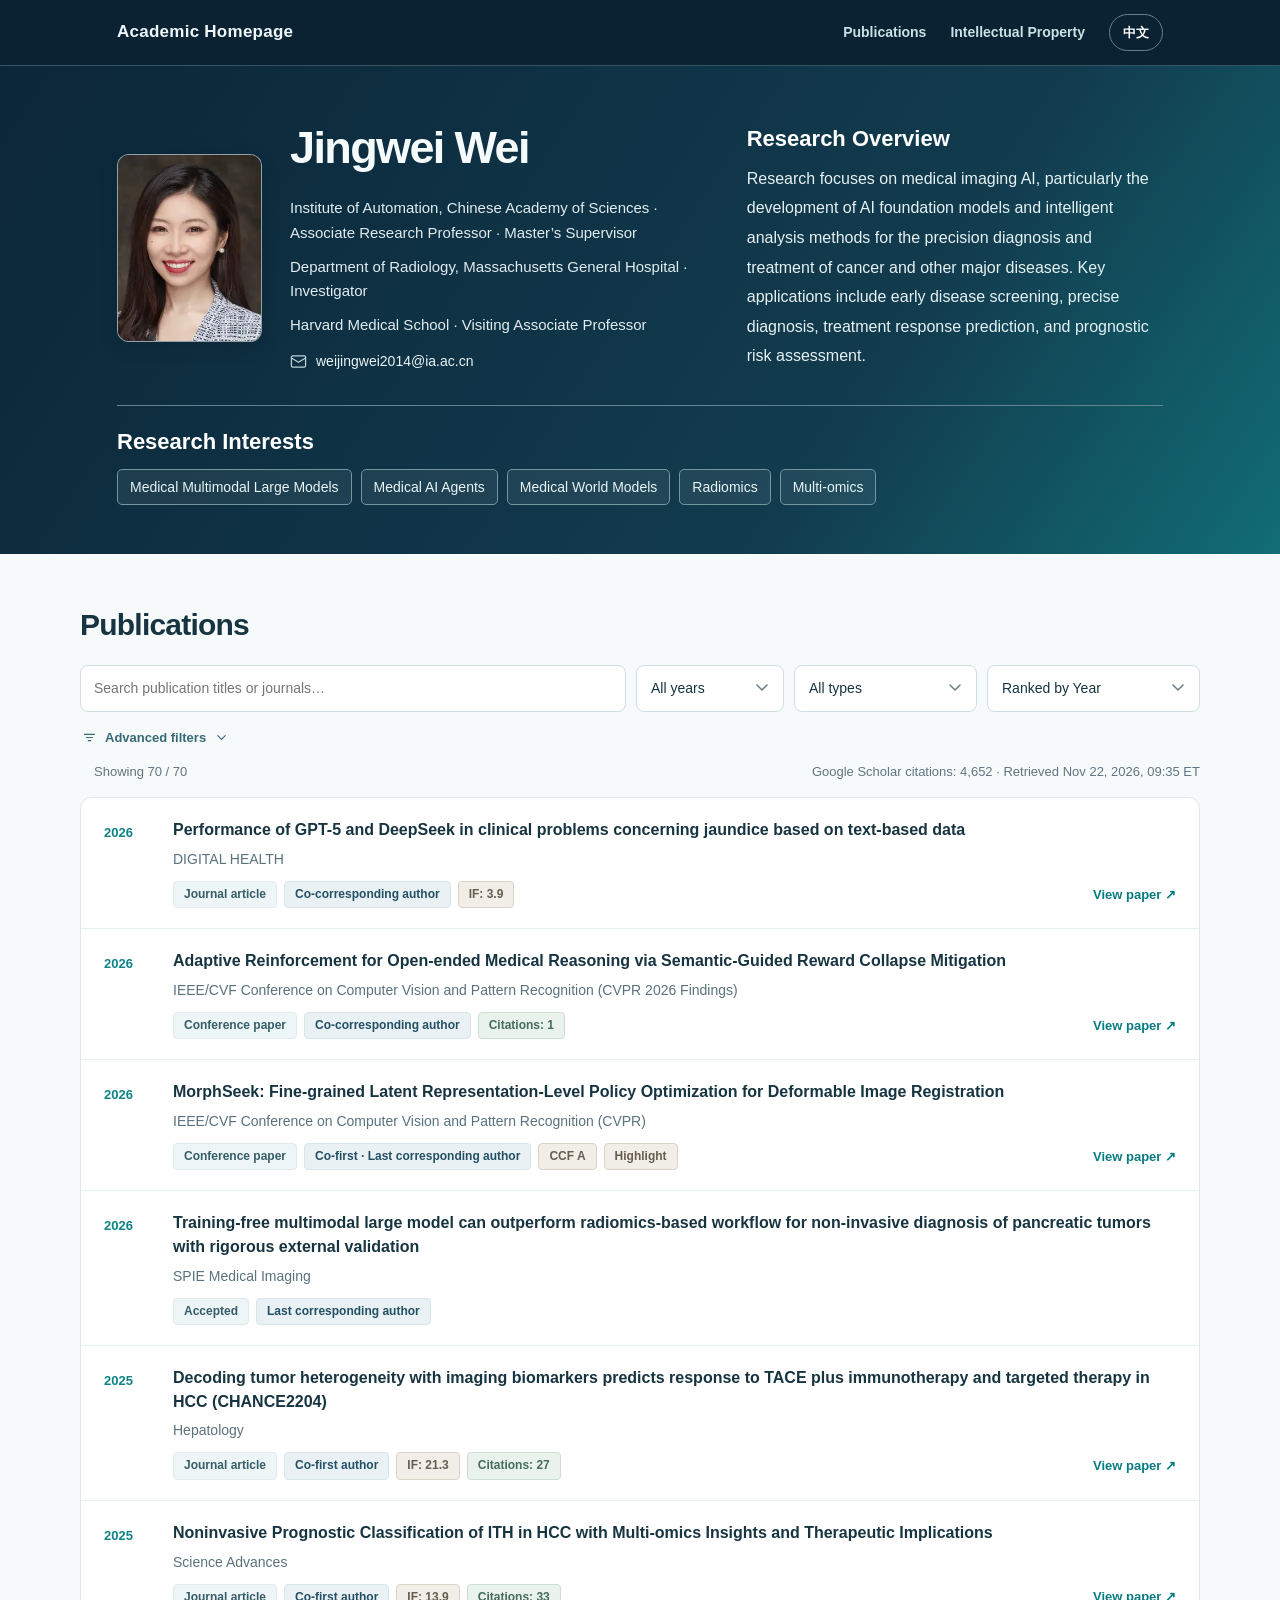
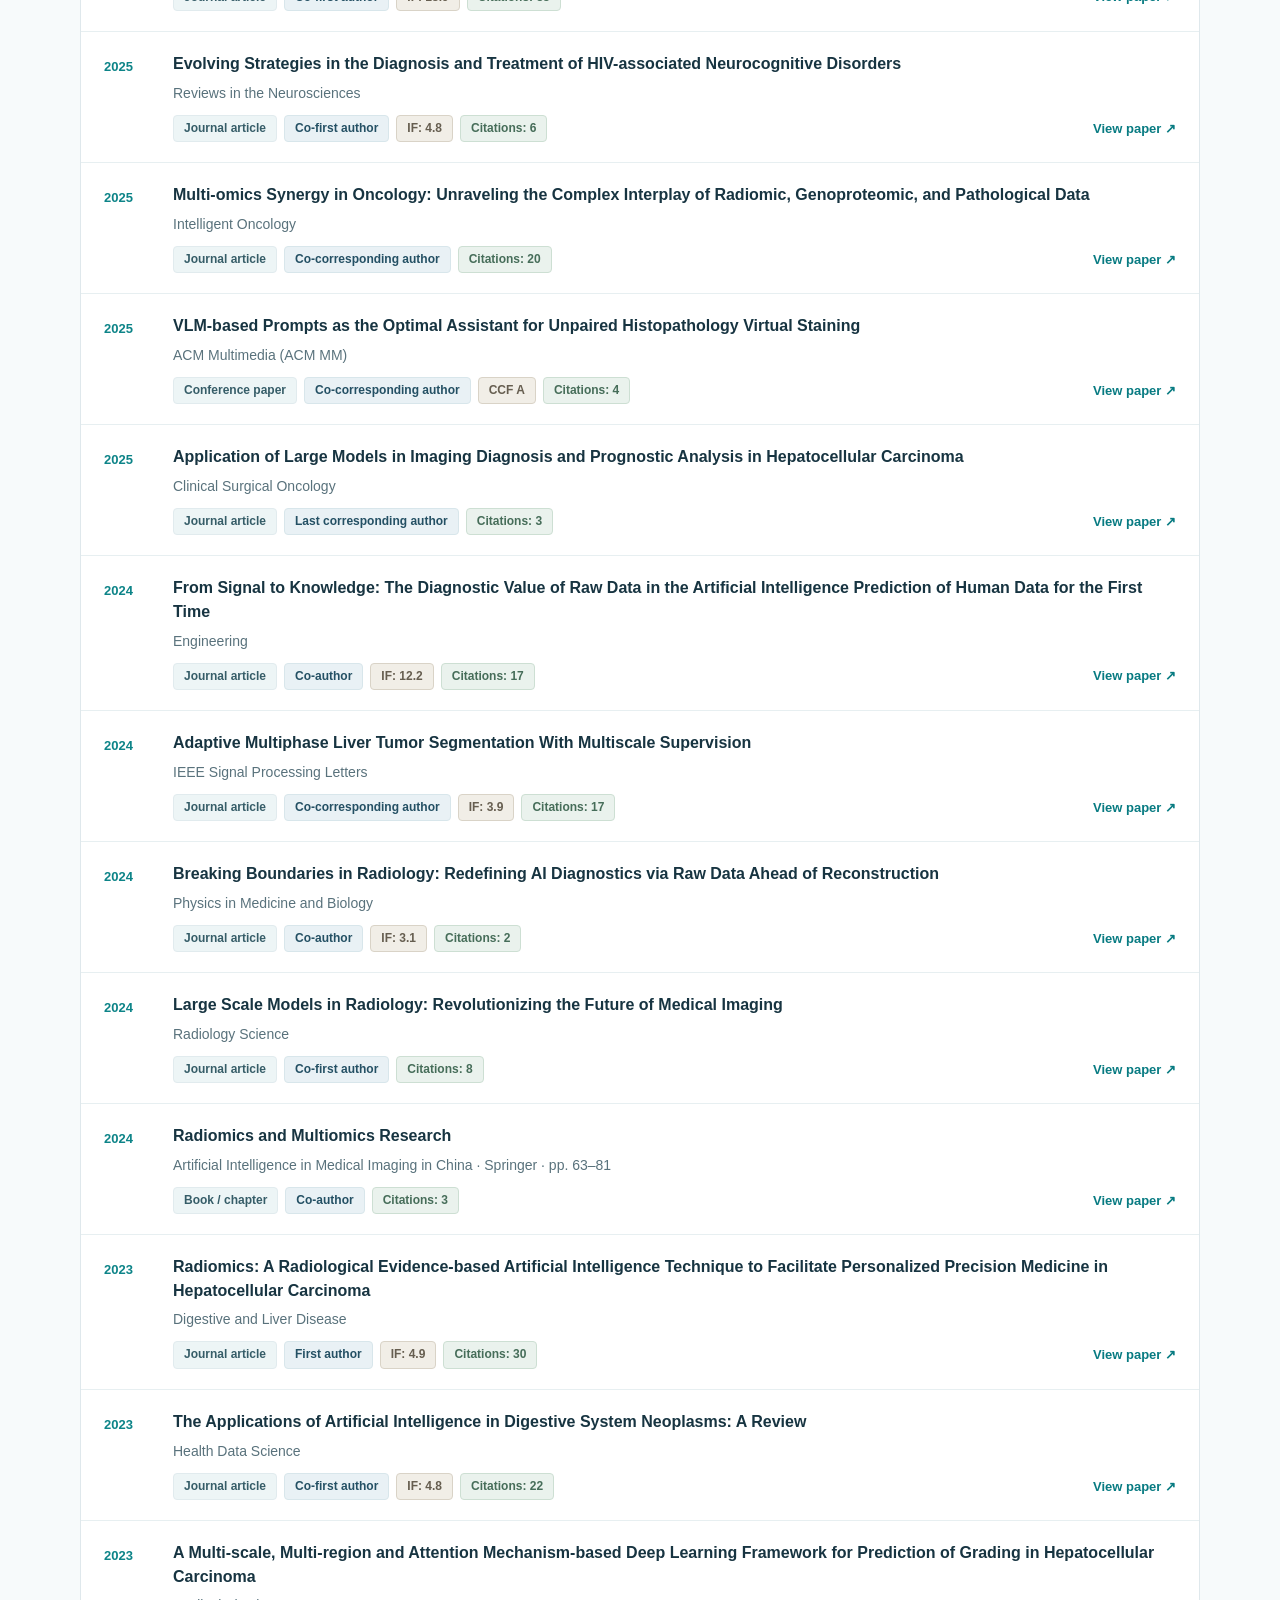
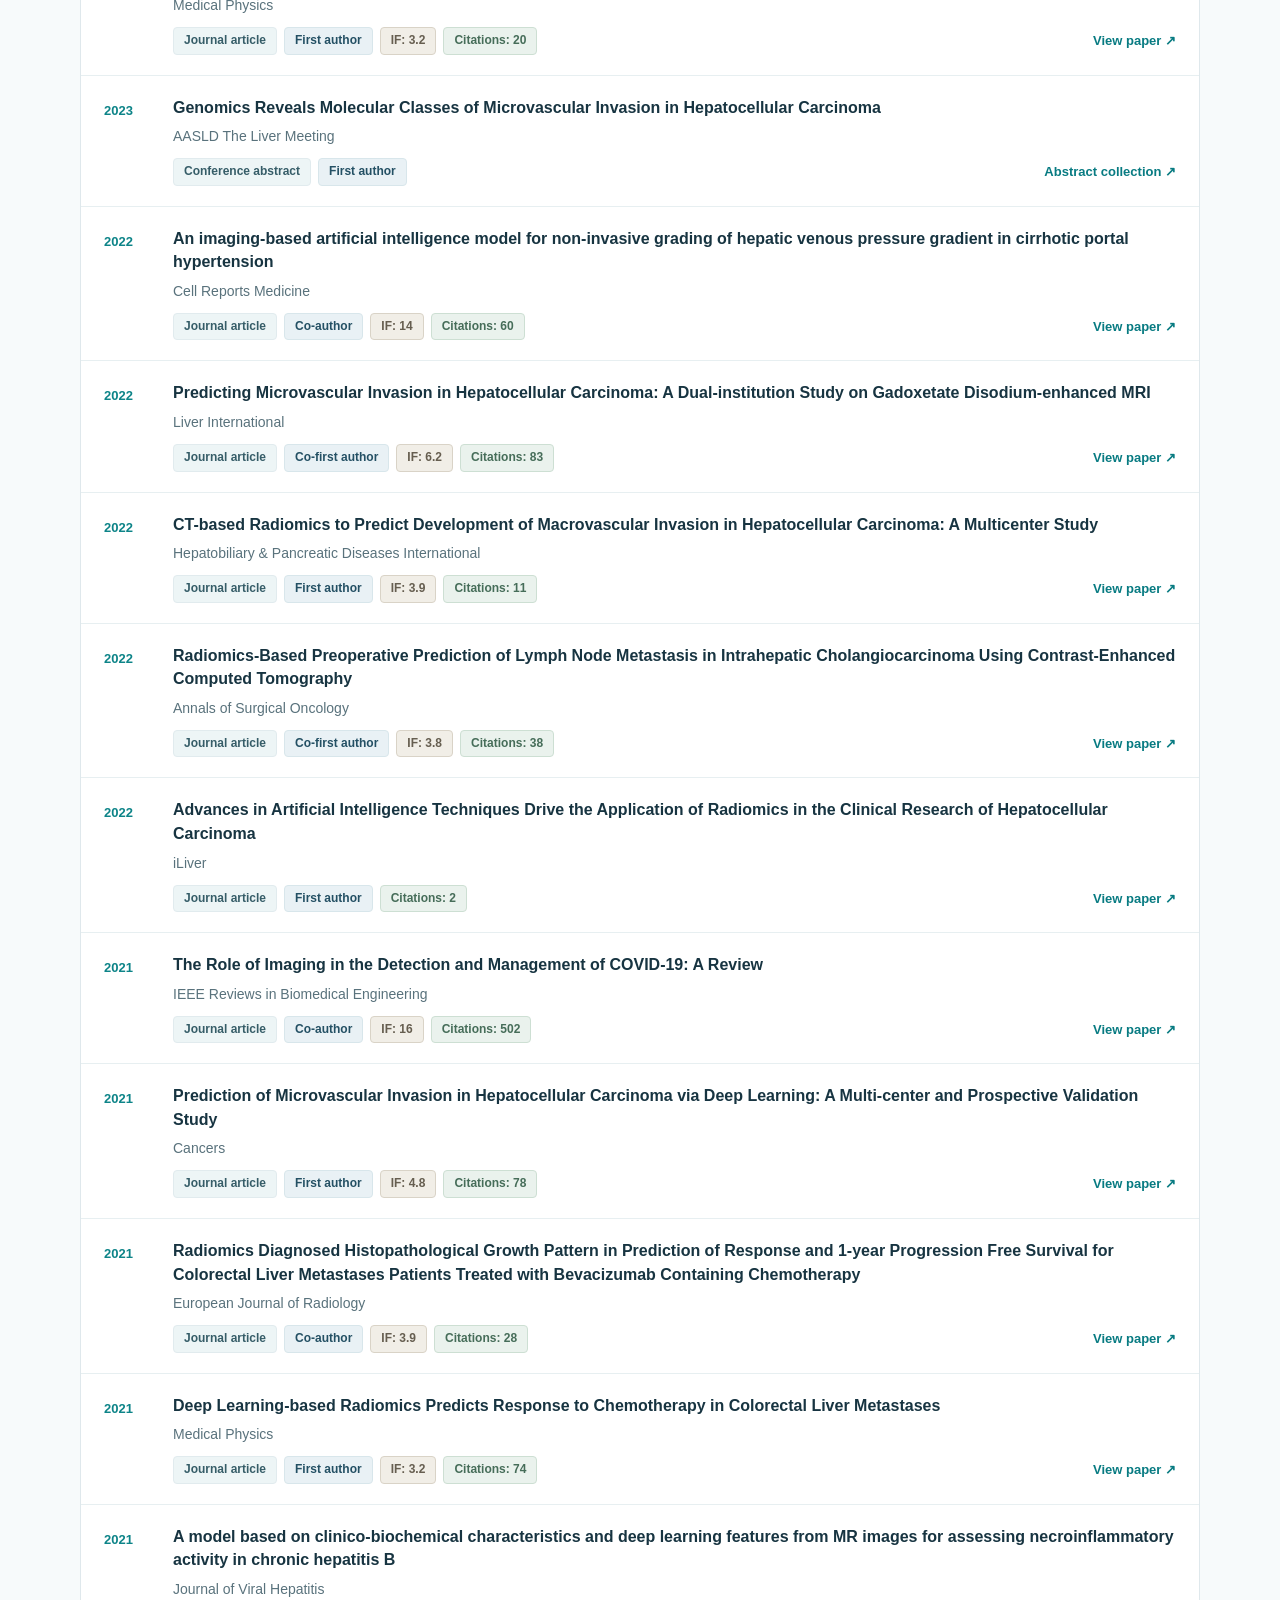
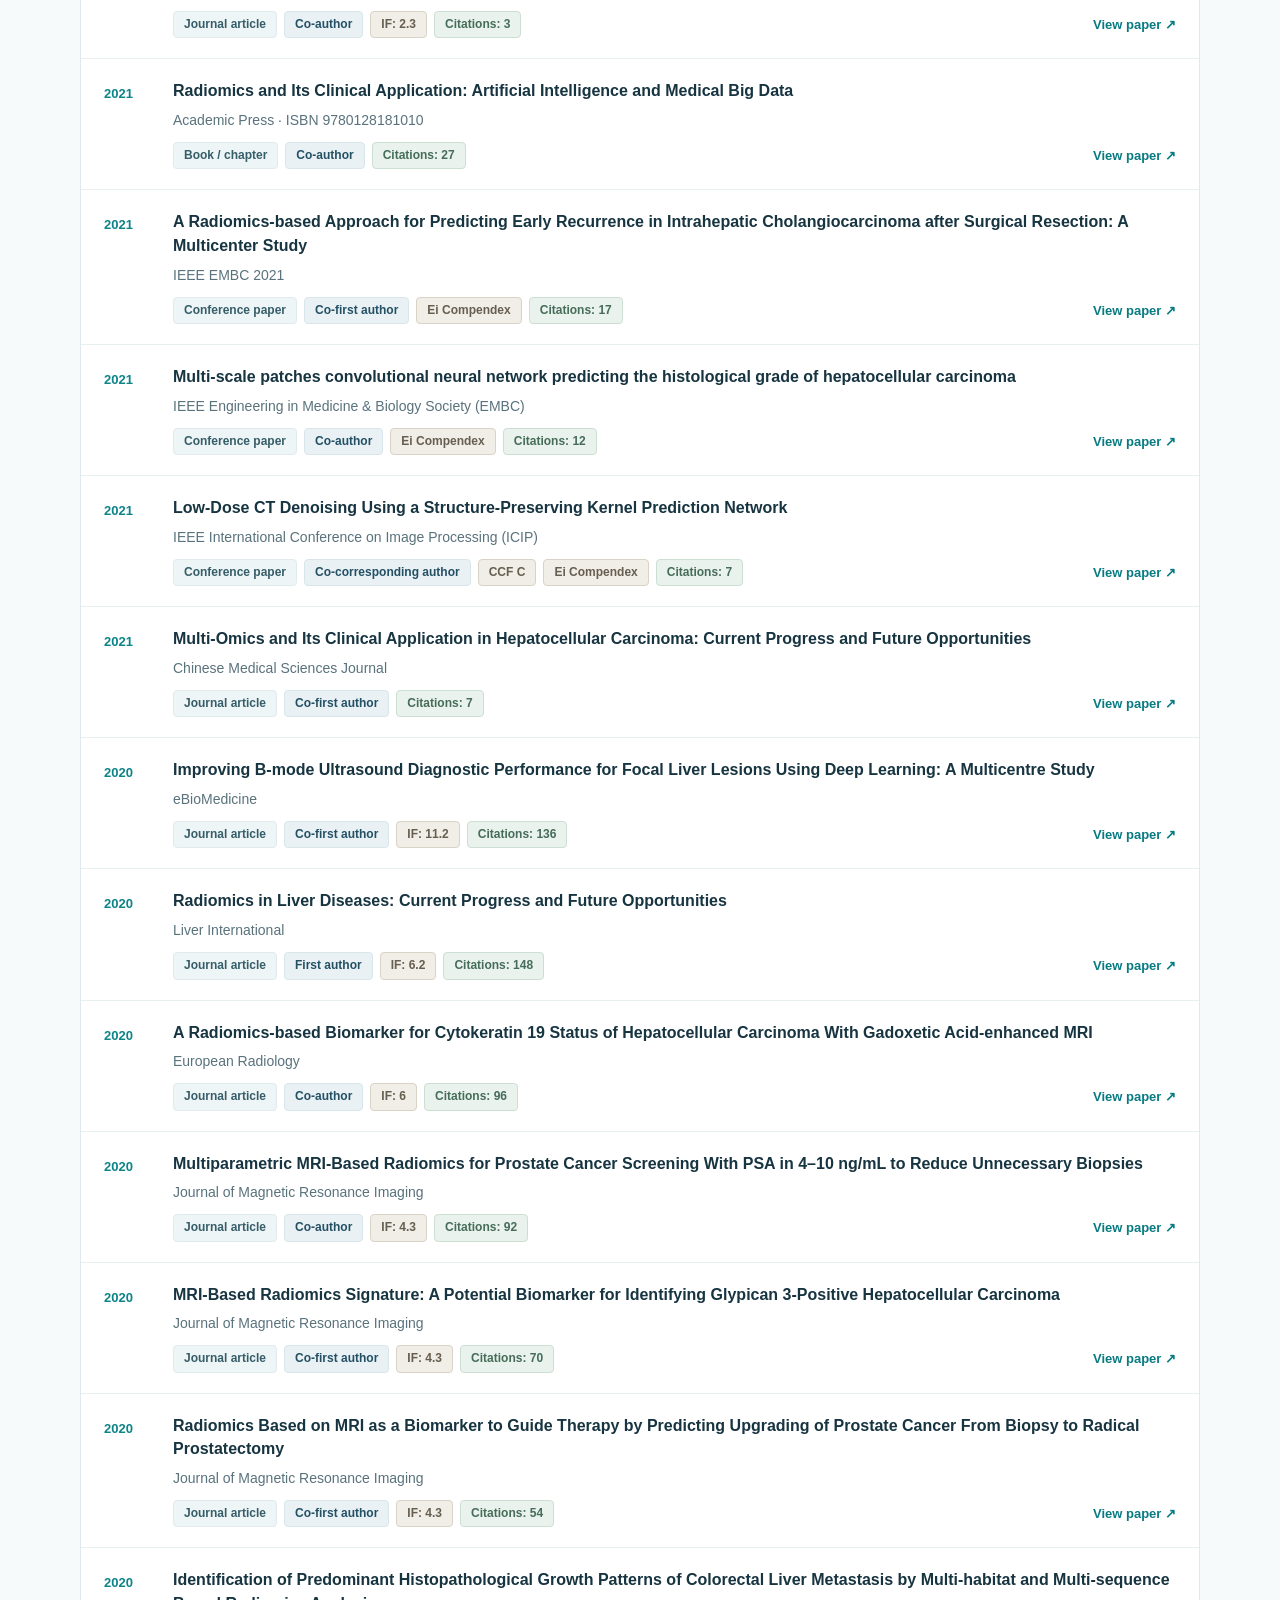
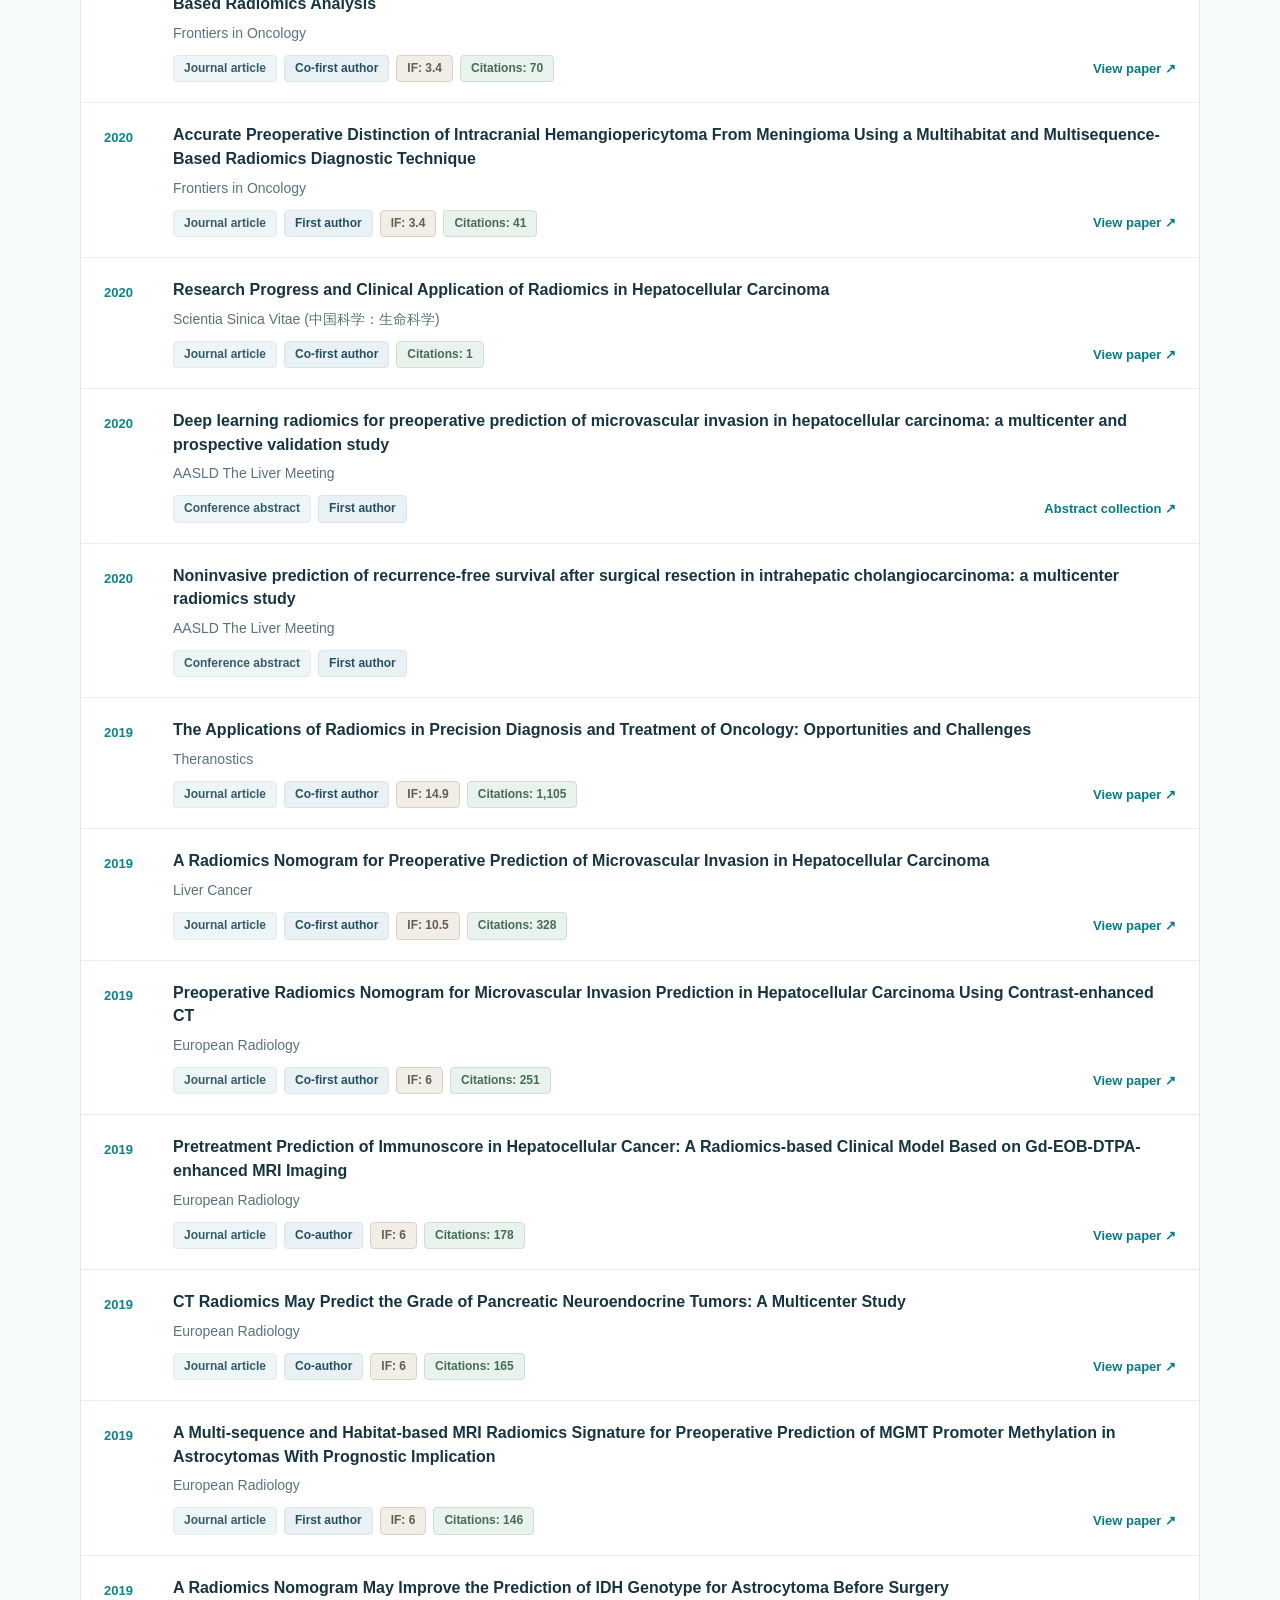
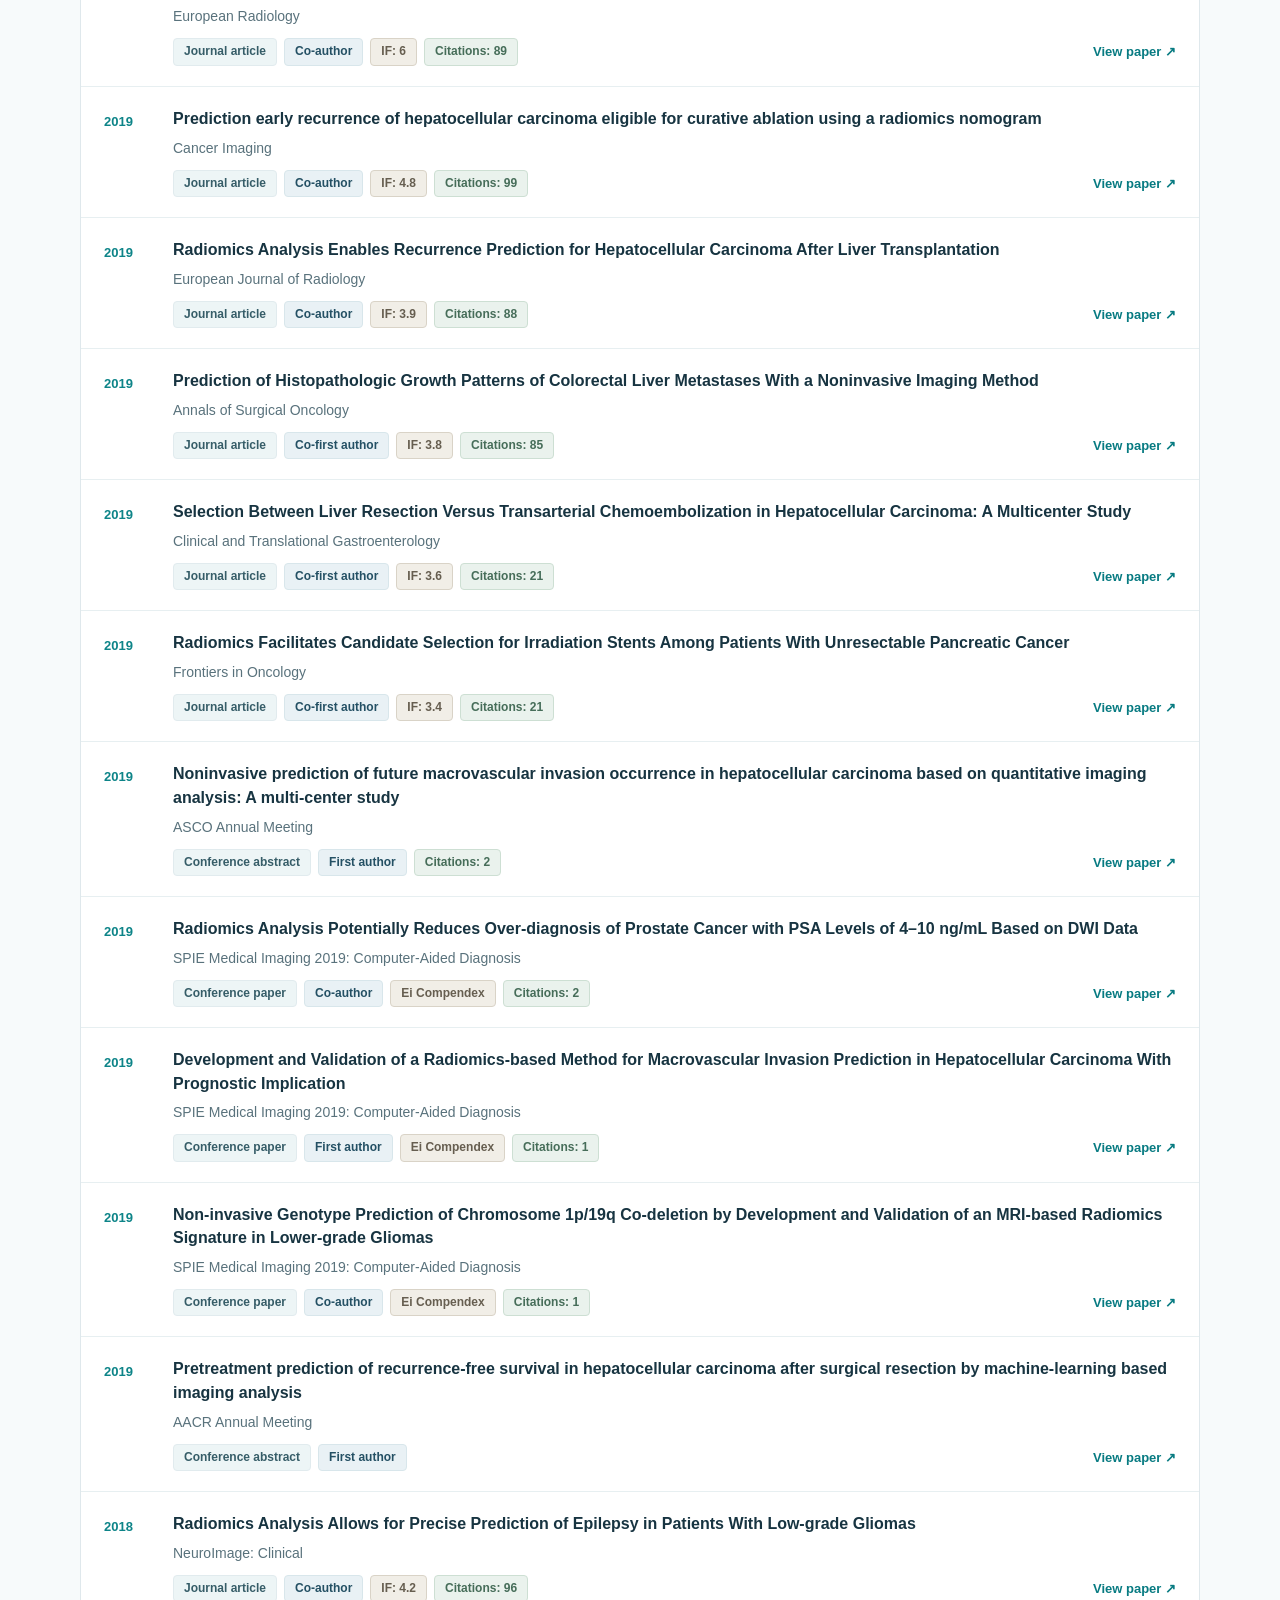
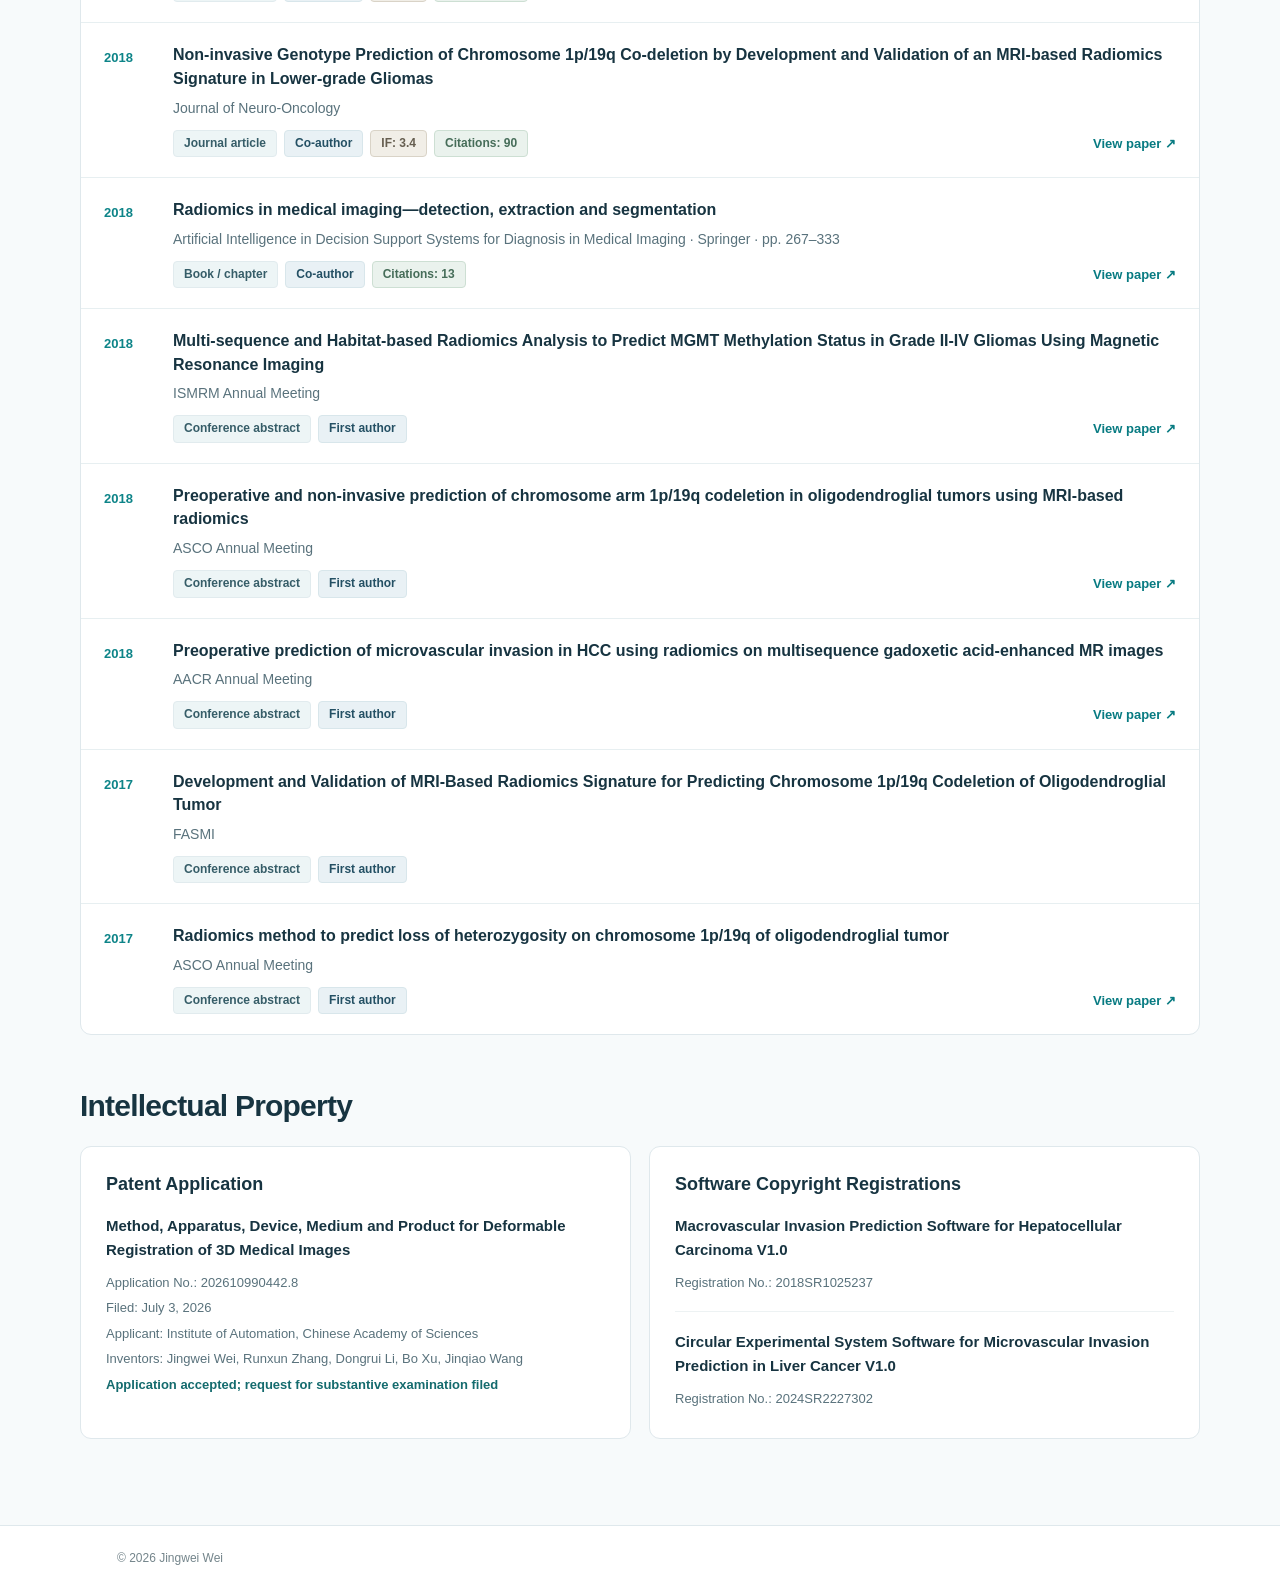
==== commit c6a49075: "Fix English portrait hero grid placement on desktop" ====
--- a/index.html
+++ b/index.html
@@ -178,6 +178,12 @@
 .hero-grid-en .hero-name{grid-area:name}
 .hero-grid-en .affiliations{grid-area:appointments;margin-top:18px}
 .hero-grid-en .hero-name h1{margin:0}
+}
+
+@media(min-width:801px){
+.hero-grid.hero-grid-en{grid-template-areas:"photo identity intro"}
+.hero-grid-en .hero-identity{grid-area:identity}
+.hero-grid-en .hero-intro{grid-area:intro}
 }
 </style></head><body>
 <header class="header"><div class="shell nav"><a href="#top" class="logo">Academic Homepage</a><nav class="navlinks" aria-label="Navigation"><a href="#publications">Publications</a><a href="#intellectual-property">Intellectual Property</a><a class="lang" href="zh/?v=20261122-language-sync">中文</a></nav></div></header>
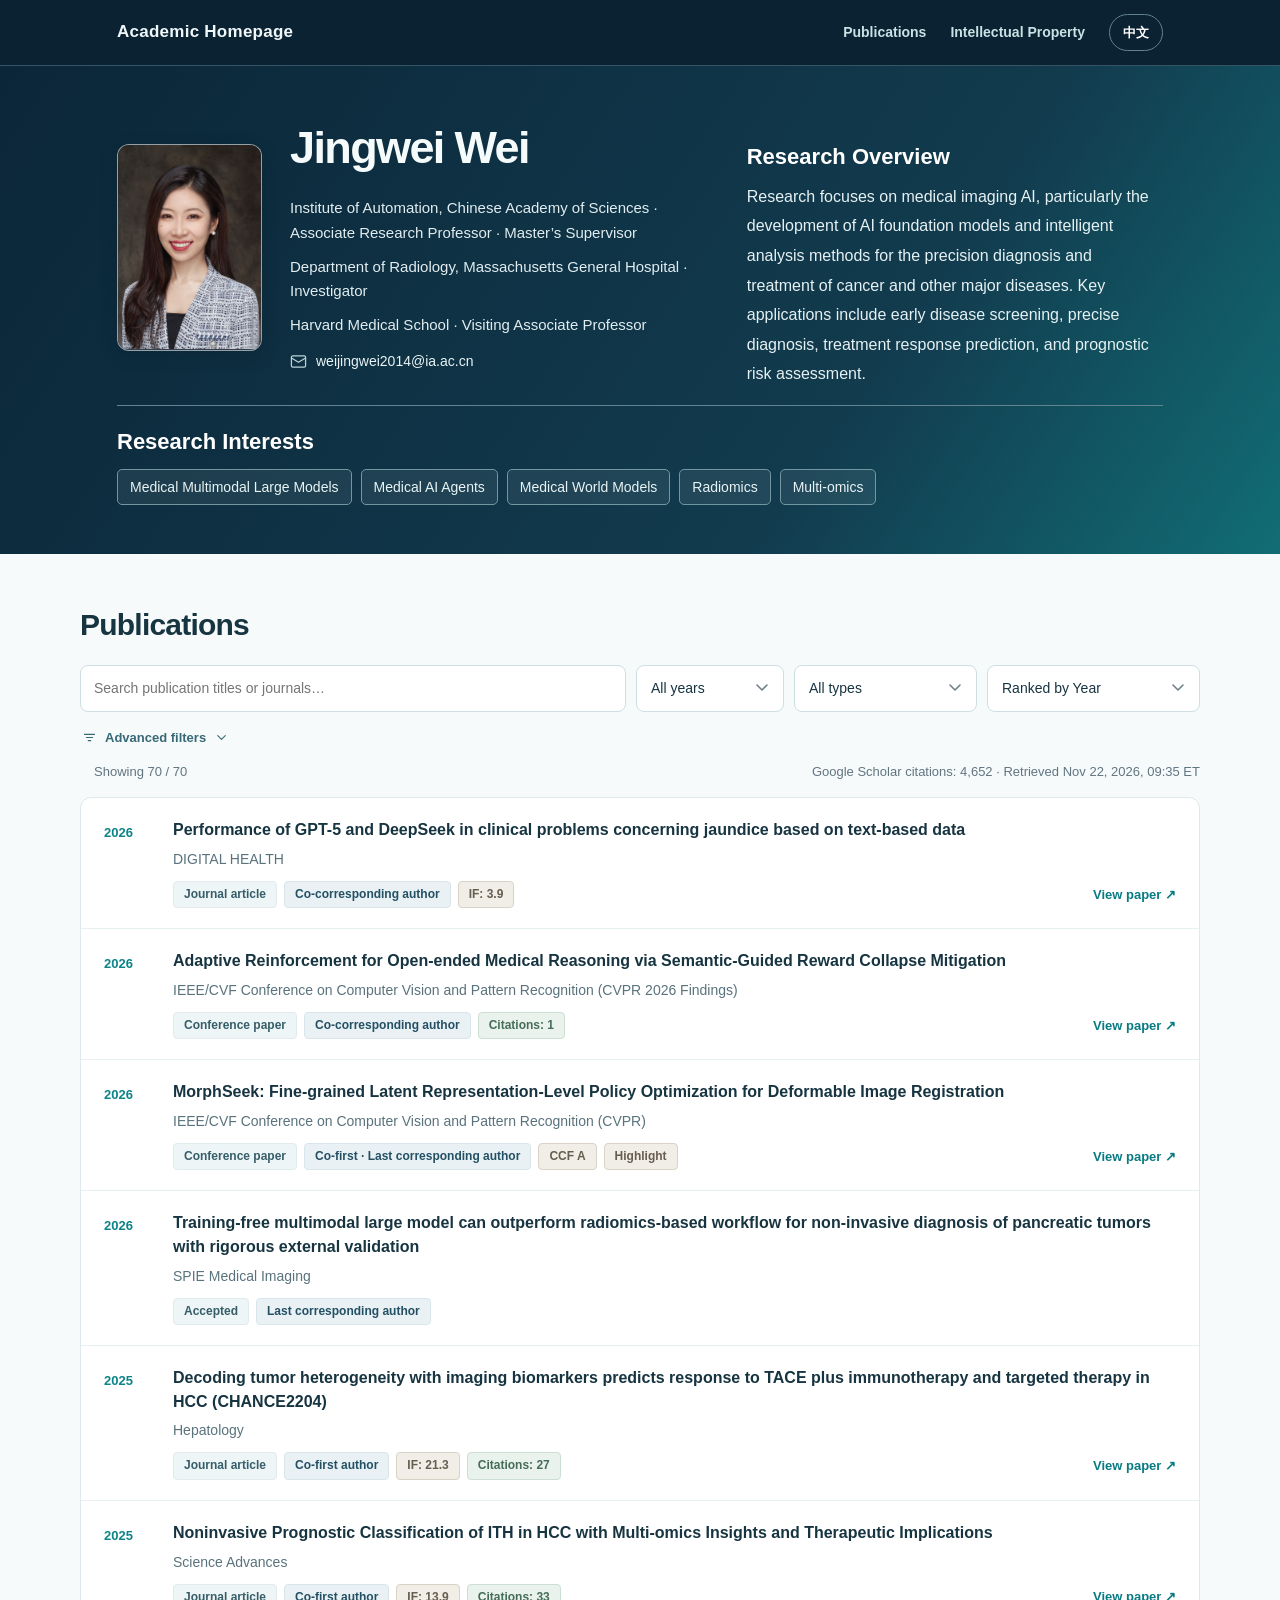
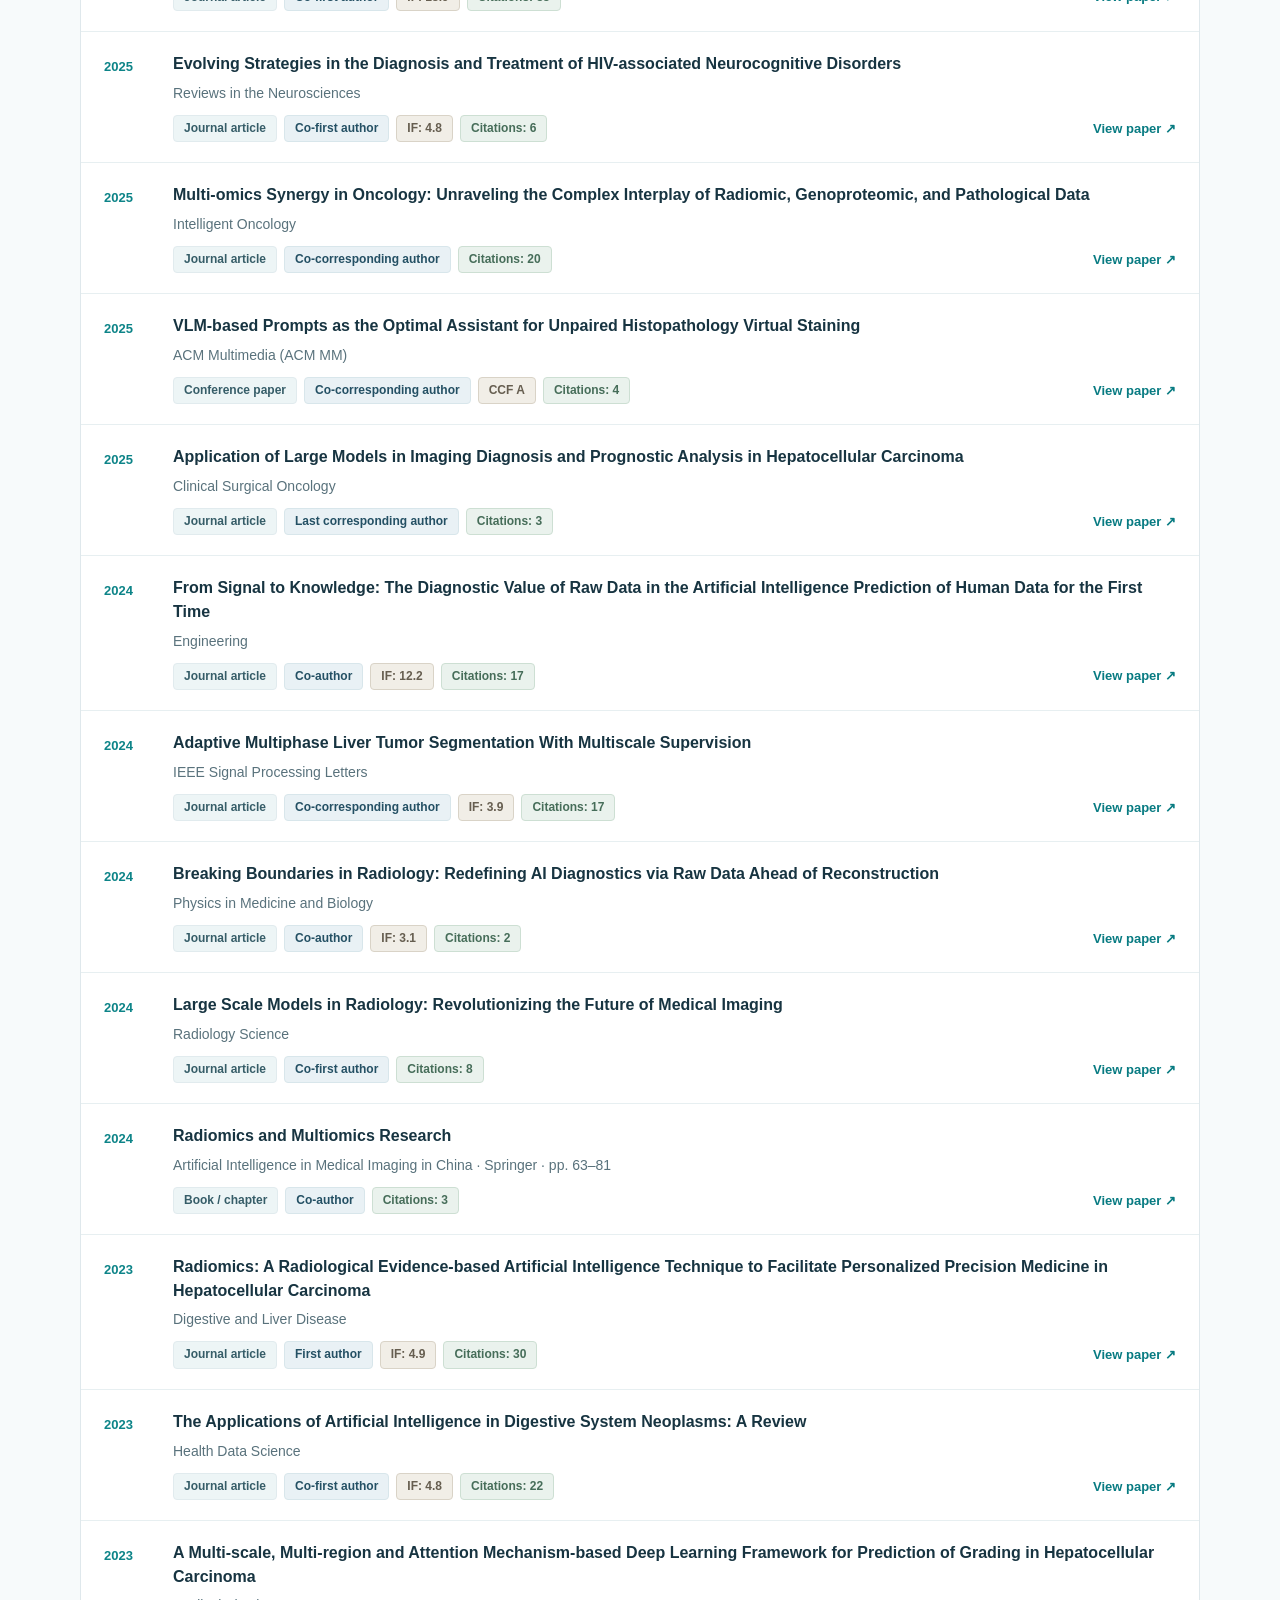
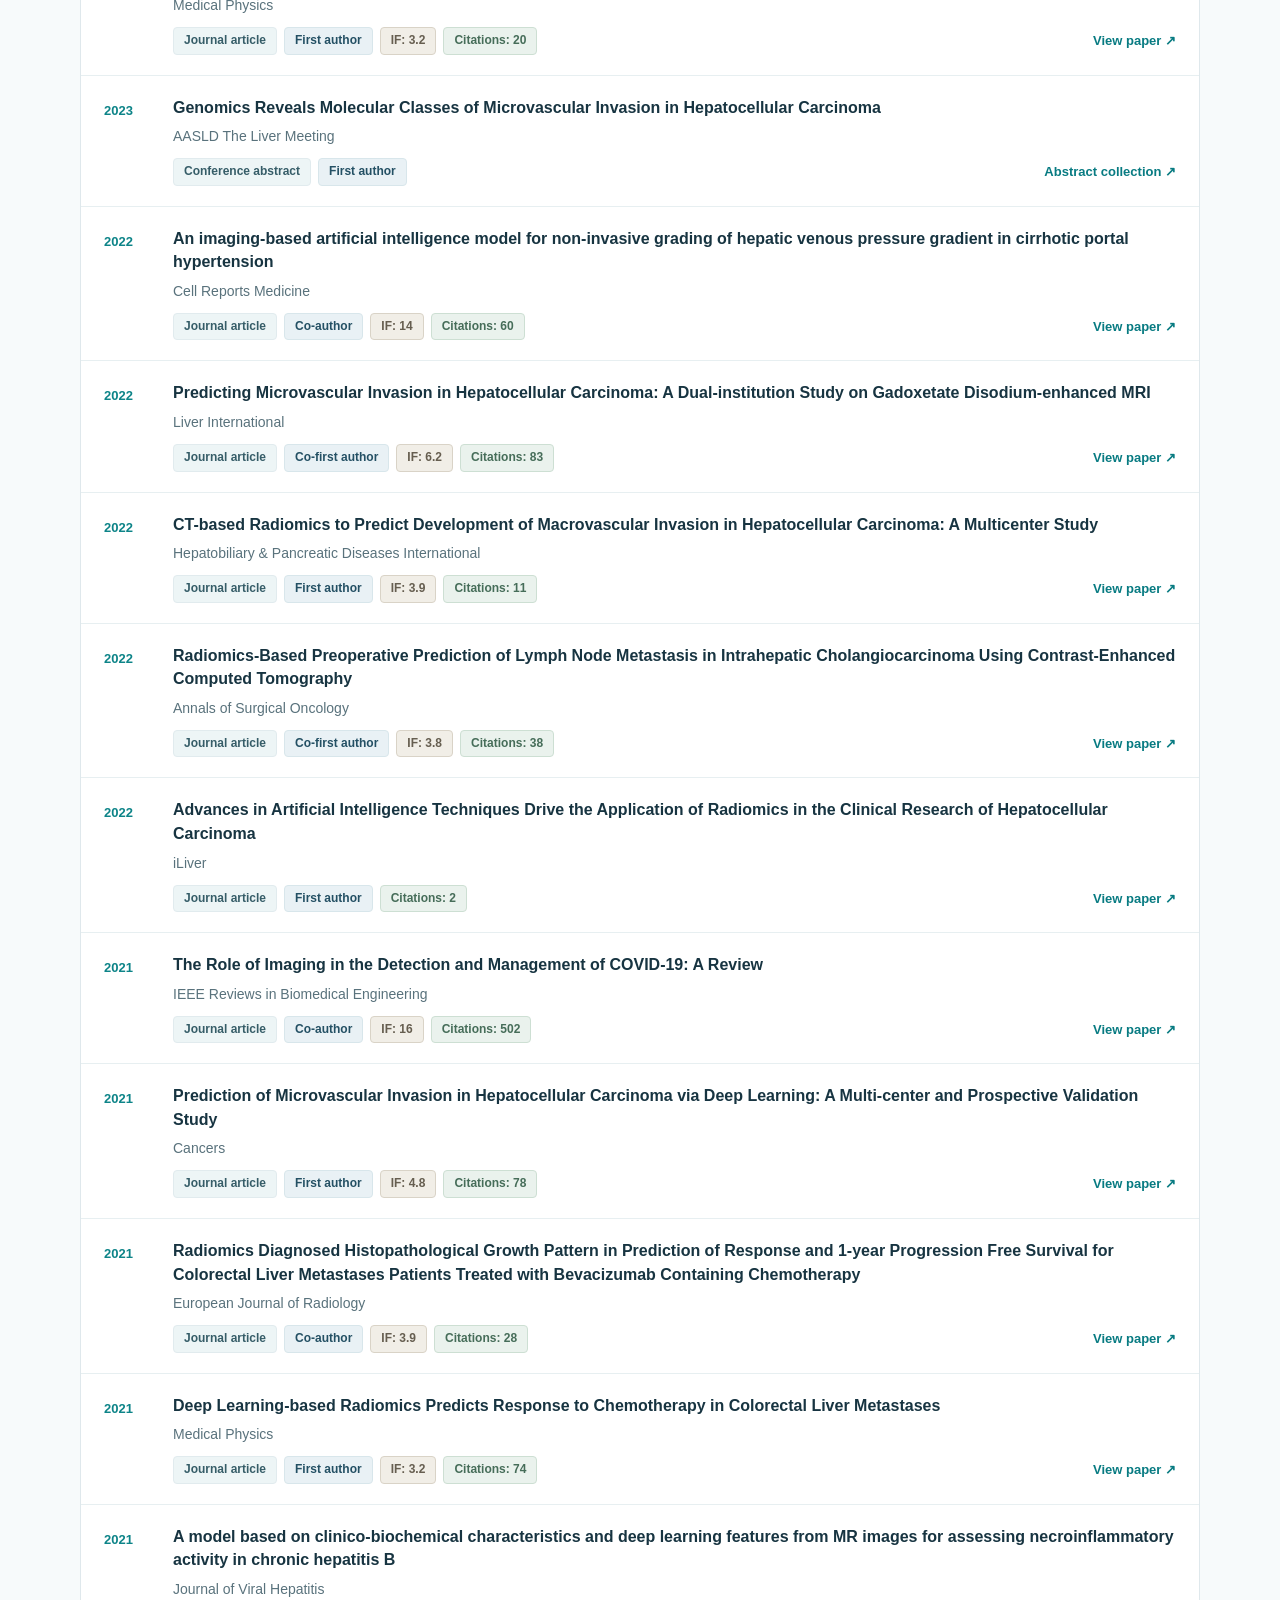
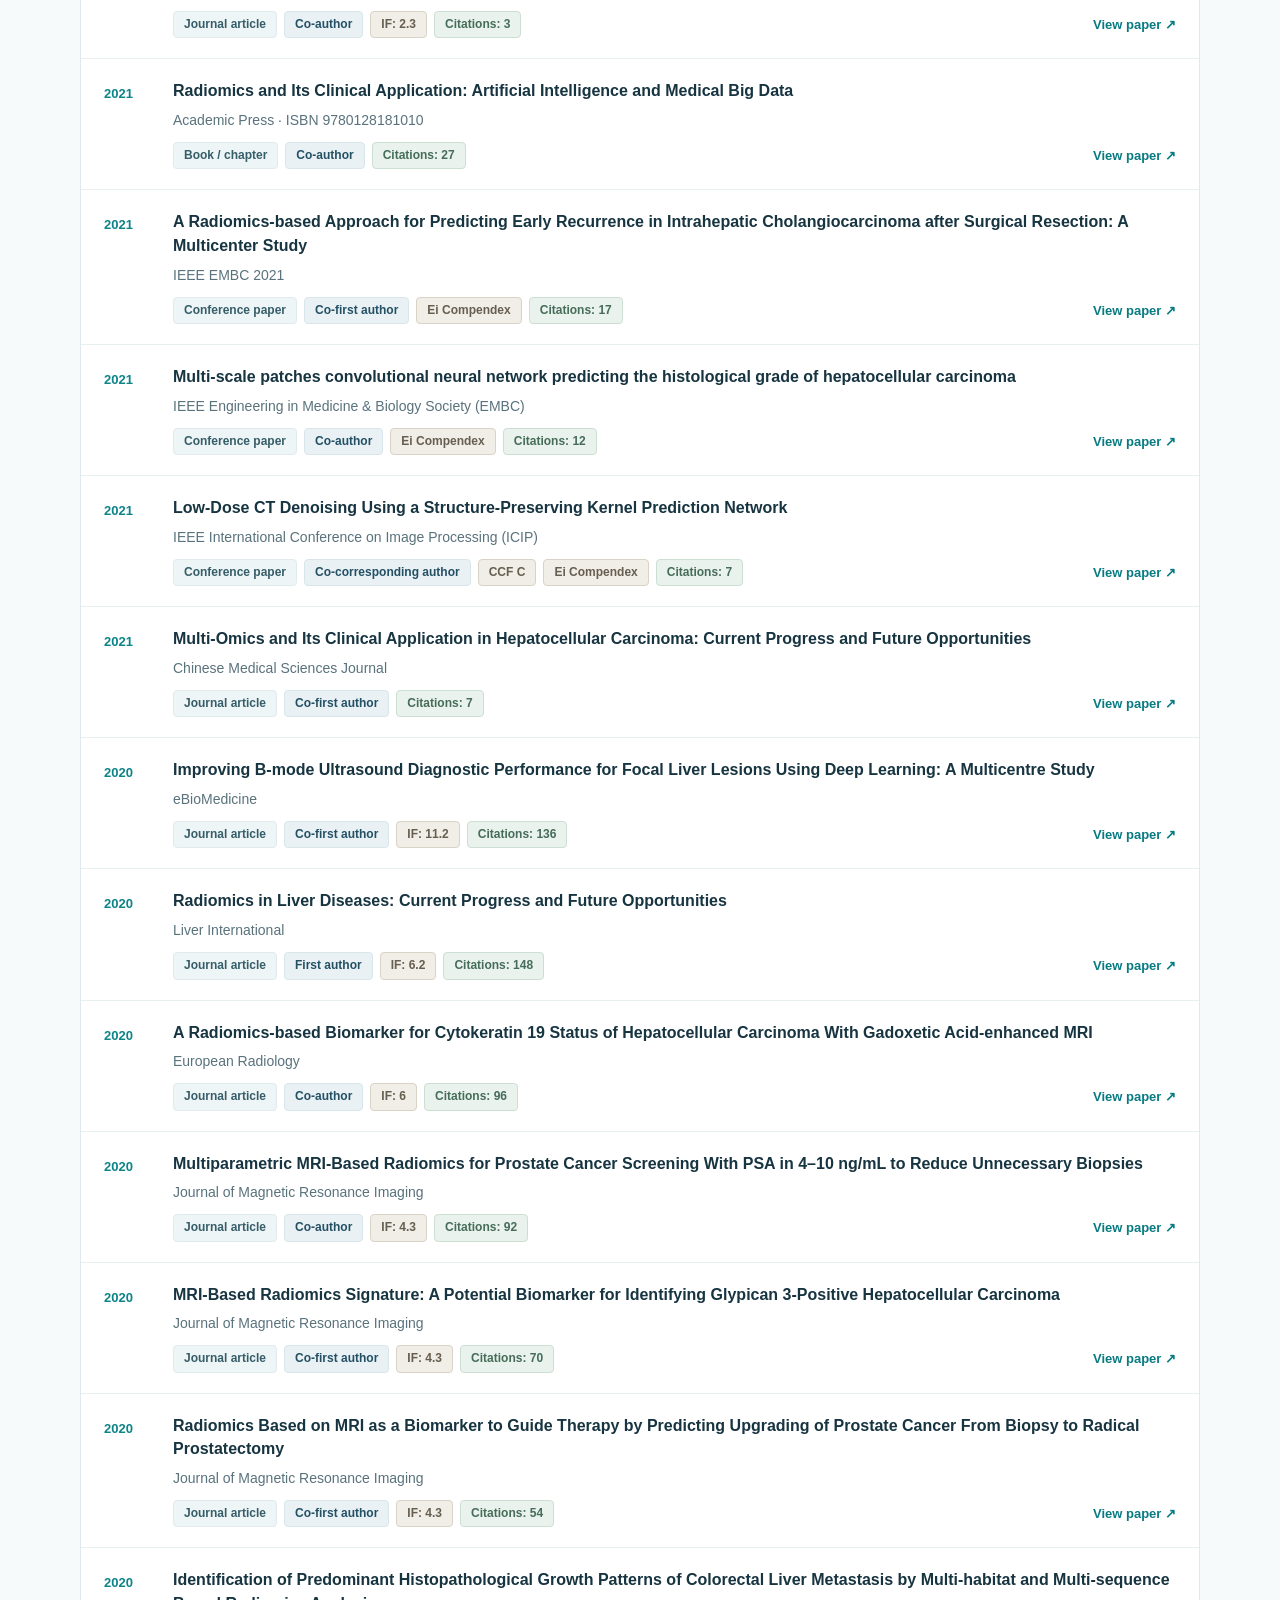
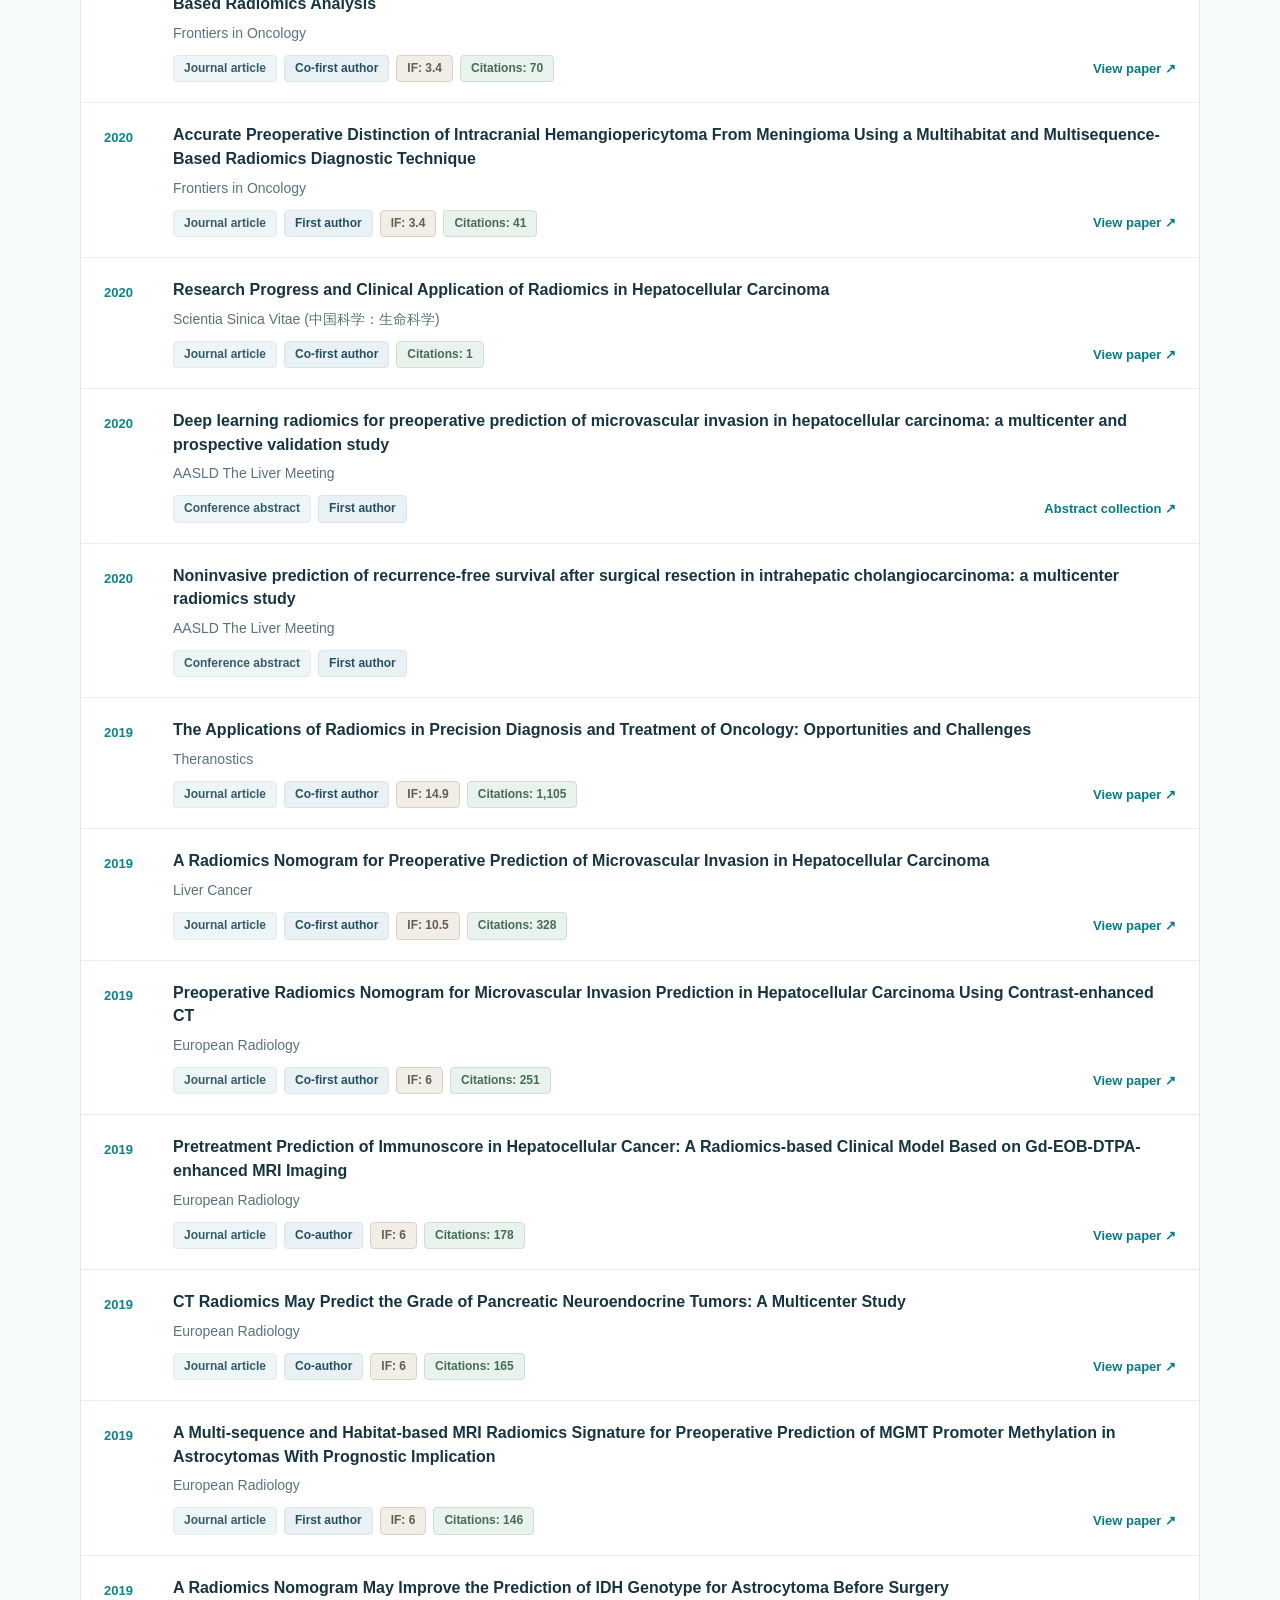
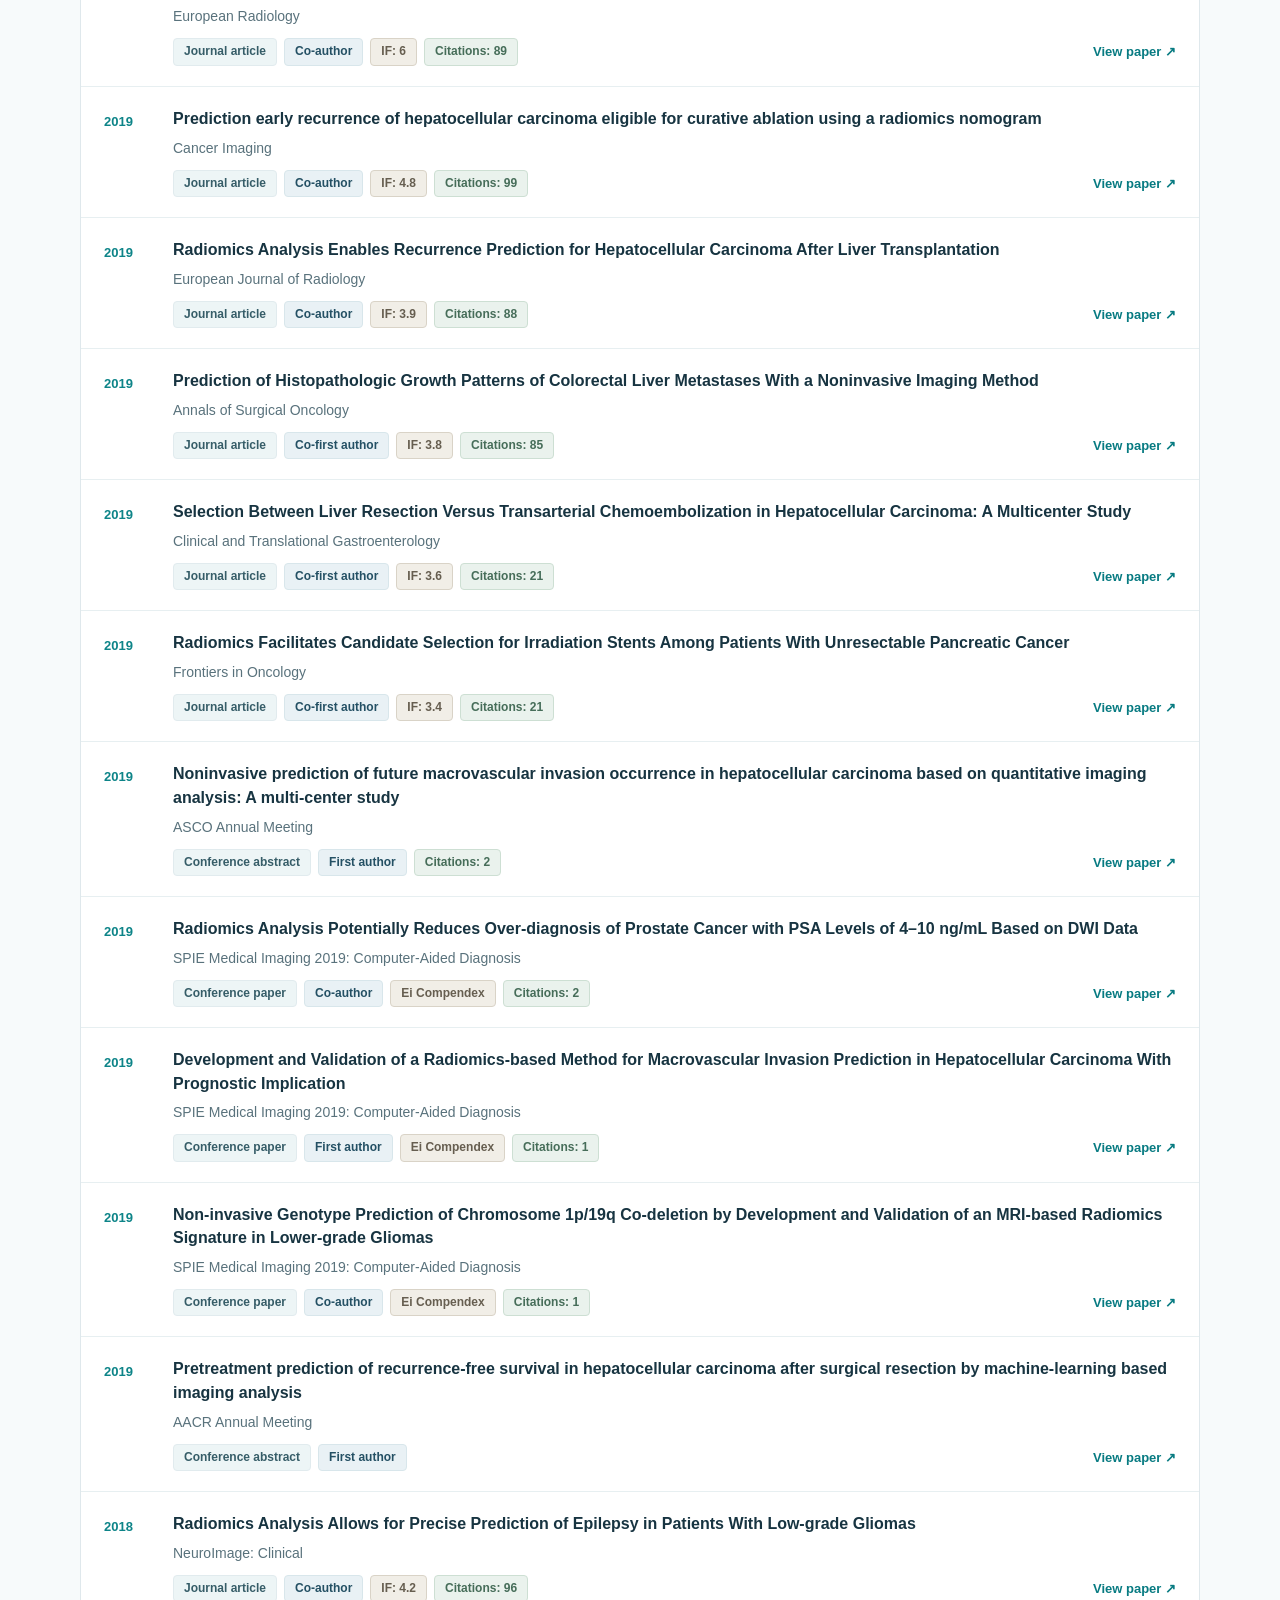
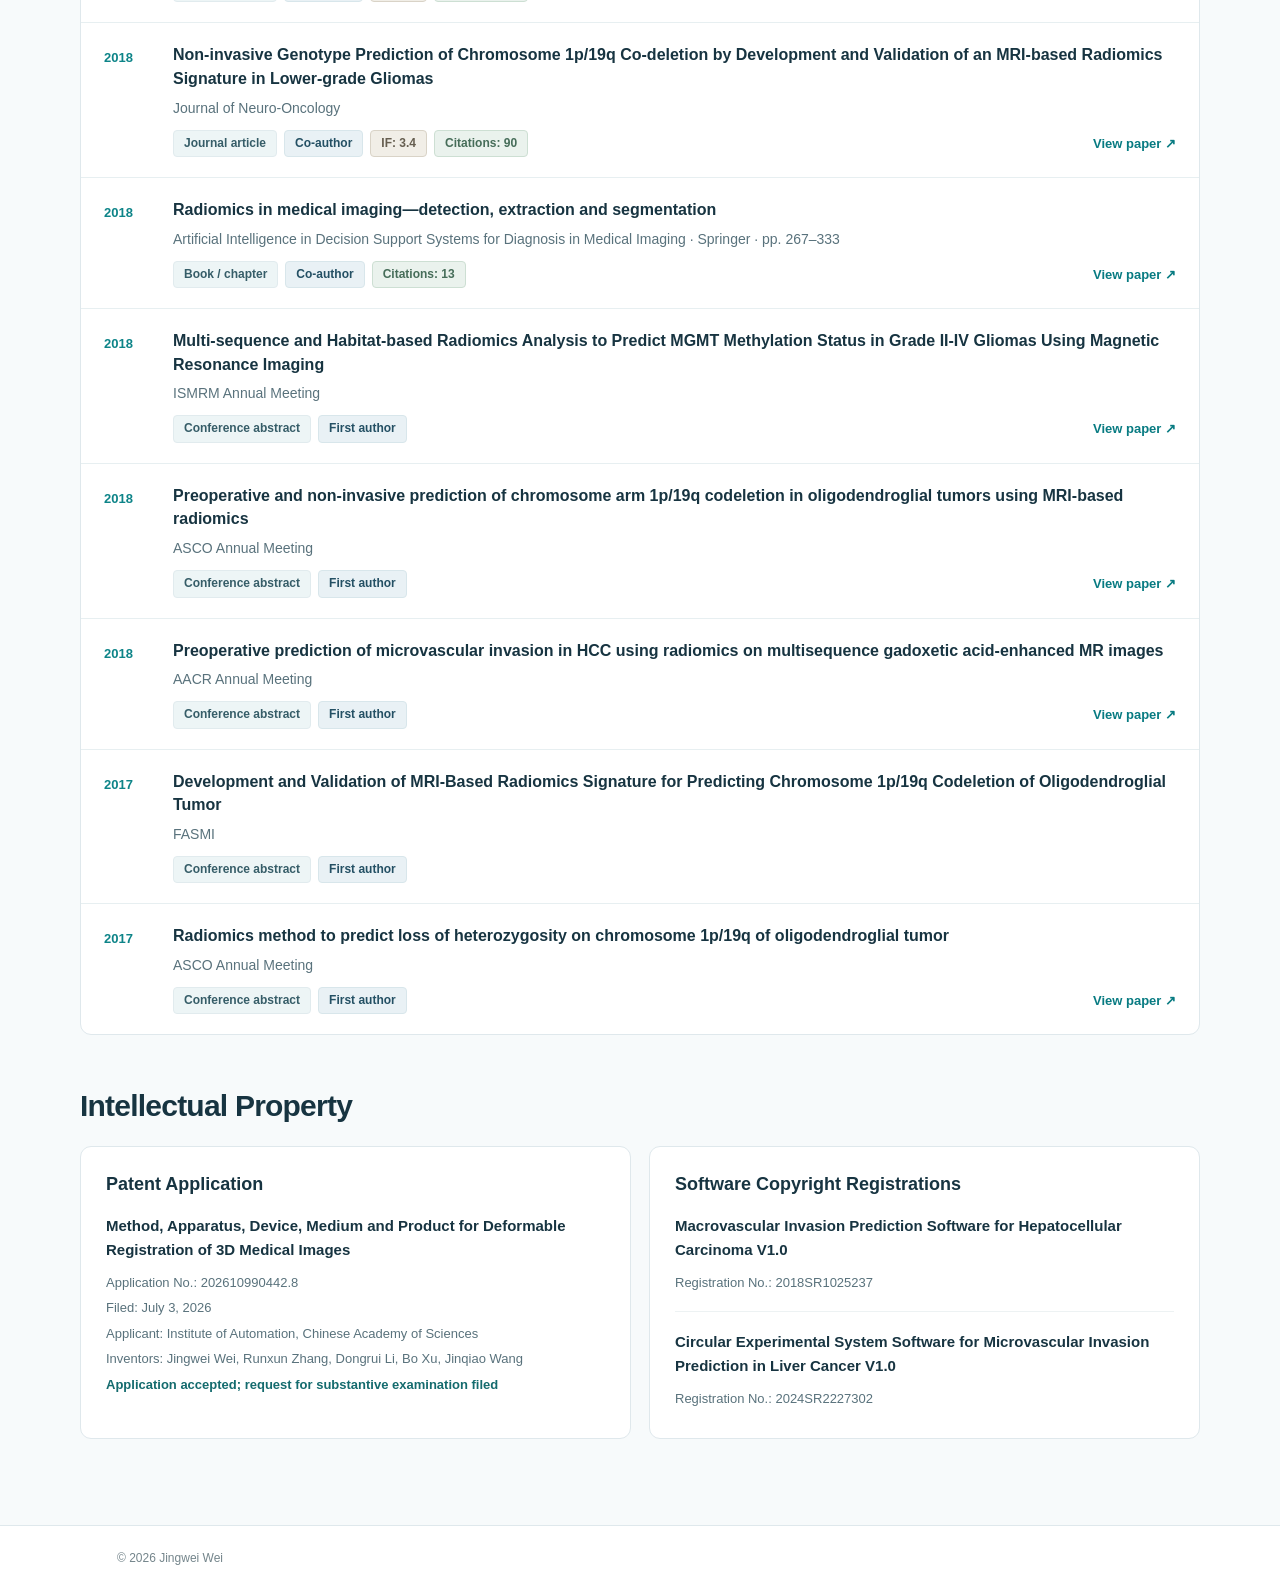
==== commit 0344ee64: "Use original full-resolution portrait with uncropped proportions; lower English overview" ====
--- a/index.html
+++ b/index.html
@@ -185,9 +185,14 @@
 .hero-grid-en .hero-identity{grid-area:identity}
 .hero-grid-en .hero-intro{grid-area:intro}
 }
+
+/* Keep the original photograph's natural 1432×2048 aspect ratio without cropping. */
+.hero-photo{height:auto;aspect-ratio:1432 / 2048}
+.hero-photo img{display:block;width:100%;height:auto;object-fit:contain;object-position:center}
+@media(min-width:801px){.hero-grid-en .hero-intro{transform:translateY(18px)}}
 </style></head><body>
 <header class="header"><div class="shell nav"><a href="#top" class="logo">Academic Homepage</a><nav class="navlinks" aria-label="Navigation"><a href="#publications">Publications</a><a href="#intellectual-property">Intellectual Property</a><a class="lang" href="zh/?v=20261122-language-sync">中文</a></nav></div></header>
-<section class="hero" id="top"><div class="shell"><div class="hero-grid hero-grid-en"><div class="hero-photo"><img src="assets/jingwei-profile.webp" alt="Jingwei Wei" width="260" height="338" loading="eager" decoding="async"></div><div class="hero-identity"><div class="hero-name"><h1>Jingwei Wei</h1></div><div class="affiliations"><div>Institute of Automation, Chinese Academy of Sciences · Associate Research Professor · Master’s Supervisor</div><div>Department of Radiology, Massachusetts General Hospital · Investigator</div><div>Harvard Medical School<span class="appointment-separator"> · </span>Visiting Associate Professor</div><div class="hero-email"><svg aria-hidden="true" xmlns="http://www.w3.org/2000/svg" width="17" height="17" viewBox="0 0 24 24" fill="none" stroke="currentColor" stroke-width="1.75" stroke-linecap="round" stroke-linejoin="round"><rect x="2" y="4" width="20" height="16" rx="2"/><path d="m22 7-10 6L2 7"/></svg><a href="mailto:weijingwei2014@ia.ac.cn">weijingwei2014@ia.ac.cn</a></div></div></div><div class="hero-intro"><div class="hero-overview-heading"><h2 class="section-label">Research Overview</h2></div><div class="hero-about"><p class="research-summary">Research focuses on medical imaging AI, particularly the development of AI foundation models and intelligent analysis methods for the precision diagnosis and treatment of cancer and other major diseases. Key applications include early disease screening, precise diagnosis, treatment response prediction, and prognostic risk assessment.</p></div></div></div><div class="interests"><h2 class="section-label">Research Interests</h2><div class="chips"><span class="chip">Medical Multimodal Large Models</span><span class="chip">Medical AI Agents</span><span class="chip">Medical World Models</span><span class="chip">Radiomics</span><span class="chip">Multi-omics</span></div></div></div></section>
+<section class="hero" id="top"><div class="shell"><div class="hero-grid hero-grid-en"><div class="hero-photo"><img src="assets/jingwei-profile-original.jpg" alt="Jingwei Wei" width="1432" height="2048" loading="eager" decoding="async"></div><div class="hero-identity"><div class="hero-name"><h1>Jingwei Wei</h1></div><div class="affiliations"><div>Institute of Automation, Chinese Academy of Sciences · Associate Research Professor · Master’s Supervisor</div><div>Department of Radiology, Massachusetts General Hospital · Investigator</div><div>Harvard Medical School<span class="appointment-separator"> · </span>Visiting Associate Professor</div><div class="hero-email"><svg aria-hidden="true" xmlns="http://www.w3.org/2000/svg" width="17" height="17" viewBox="0 0 24 24" fill="none" stroke="currentColor" stroke-width="1.75" stroke-linecap="round" stroke-linejoin="round"><rect x="2" y="4" width="20" height="16" rx="2"/><path d="m22 7-10 6L2 7"/></svg><a href="mailto:weijingwei2014@ia.ac.cn">weijingwei2014@ia.ac.cn</a></div></div></div><div class="hero-intro"><div class="hero-overview-heading"><h2 class="section-label">Research Overview</h2></div><div class="hero-about"><p class="research-summary">Research focuses on medical imaging AI, particularly the development of AI foundation models and intelligent analysis methods for the precision diagnosis and treatment of cancer and other major diseases. Key applications include early disease screening, precise diagnosis, treatment response prediction, and prognostic risk assessment.</p></div></div></div><div class="interests"><h2 class="section-label">Research Interests</h2><div class="chips"><span class="chip">Medical Multimodal Large Models</span><span class="chip">Medical AI Agents</span><span class="chip">Medical World Models</span><span class="chip">Radiomics</span><span class="chip">Multi-omics</span></div></div></div></section>
 <main class="shell main"><section class="publications" id="publications"><h2>Publications</h2><div class="filters"><input id="search" type="search" placeholder="Search publication titles or journals…" aria-label="Search publication titles or journals…"><select id="year" aria-label="year"><option value="">All years</option></select><select id="type" aria-label="type"><option value="">All types</option><option value="journal">Journal article</option><option value="conference">Conference paper</option><option value="abstract">Conference abstract</option><option value="book">Book / chapter</option><option value="accepted">Accepted</option></select><select id="sort" aria-label="Sort publications"><option value="newest">Ranked by Year</option><option value="citations-desc">Ranked by Citations</option><option value="impact-desc">Ranked by Impact Factor</option></select></div>
 <div class="advanced-filter-bar">
   <button type="button" id="advanced-filter-toggle" class="advanced-filter-toggle" aria-expanded="false" aria-controls="advanced-filter-panel">
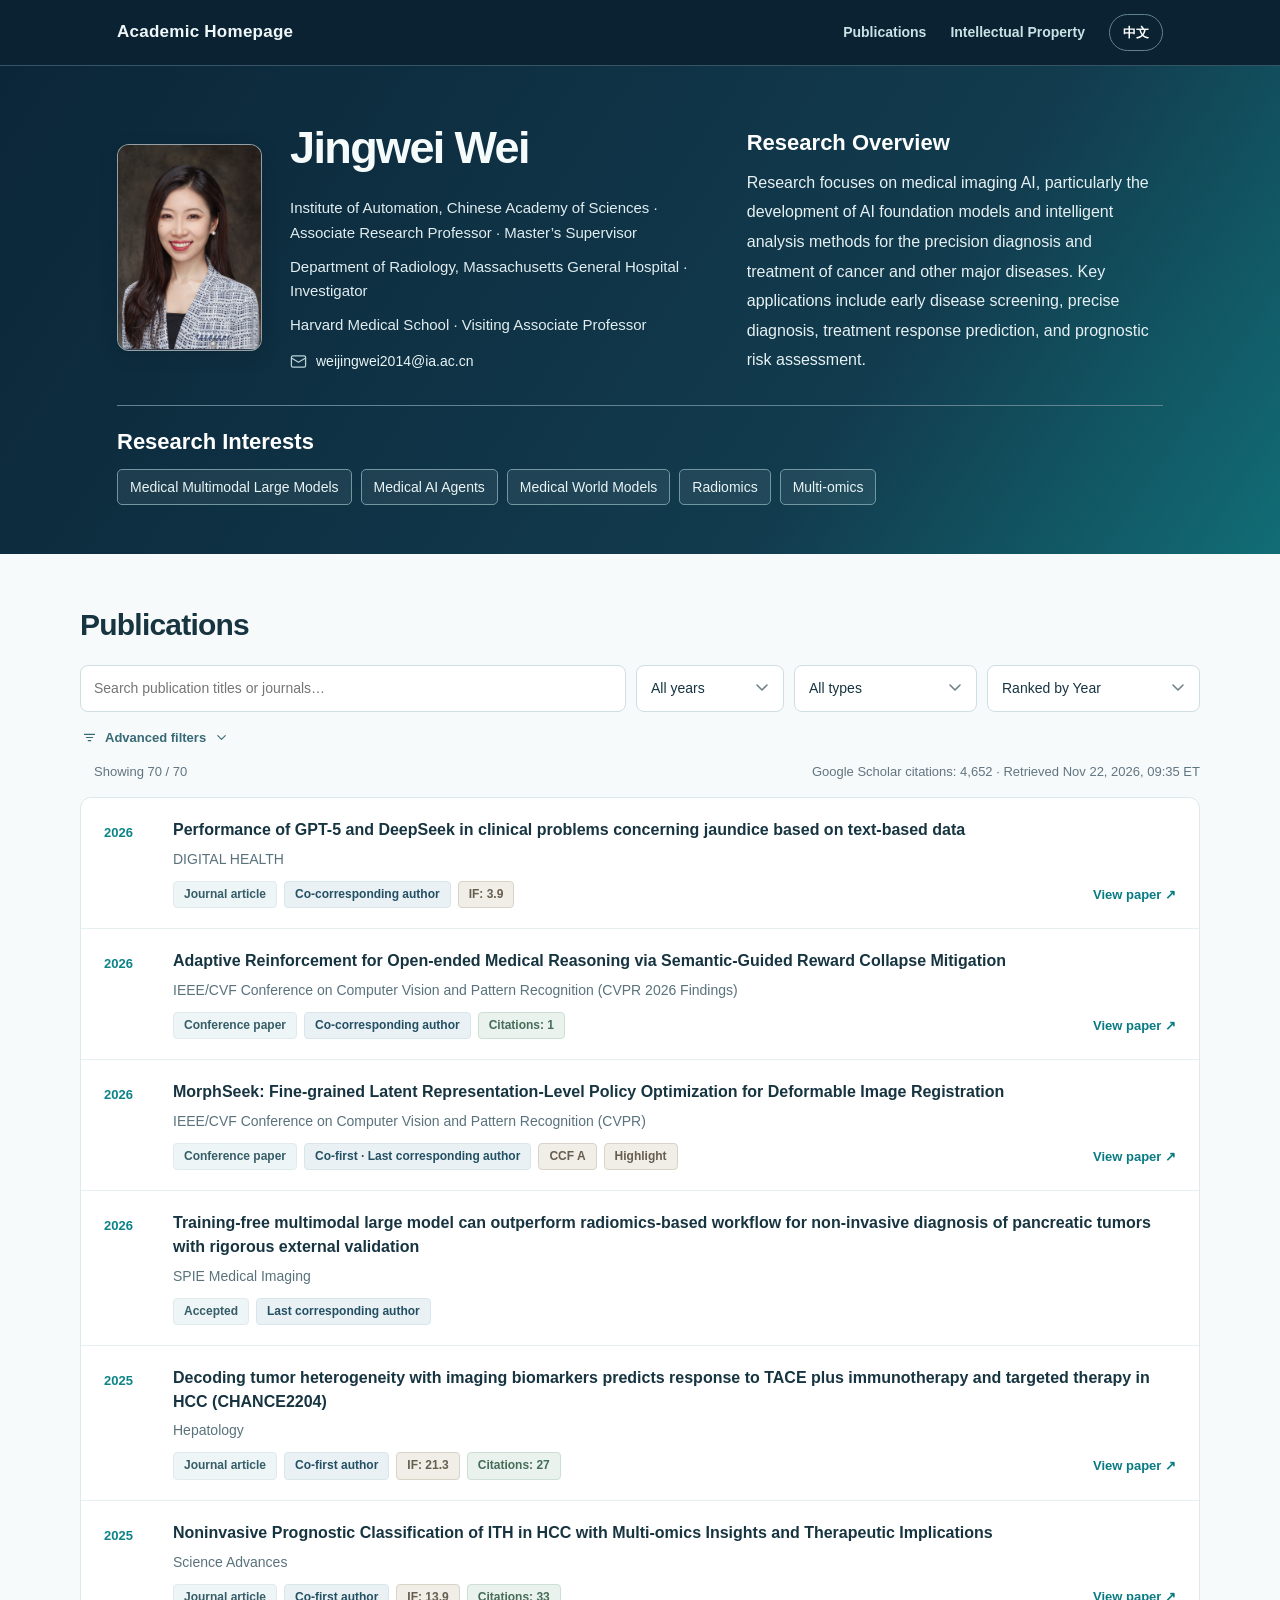
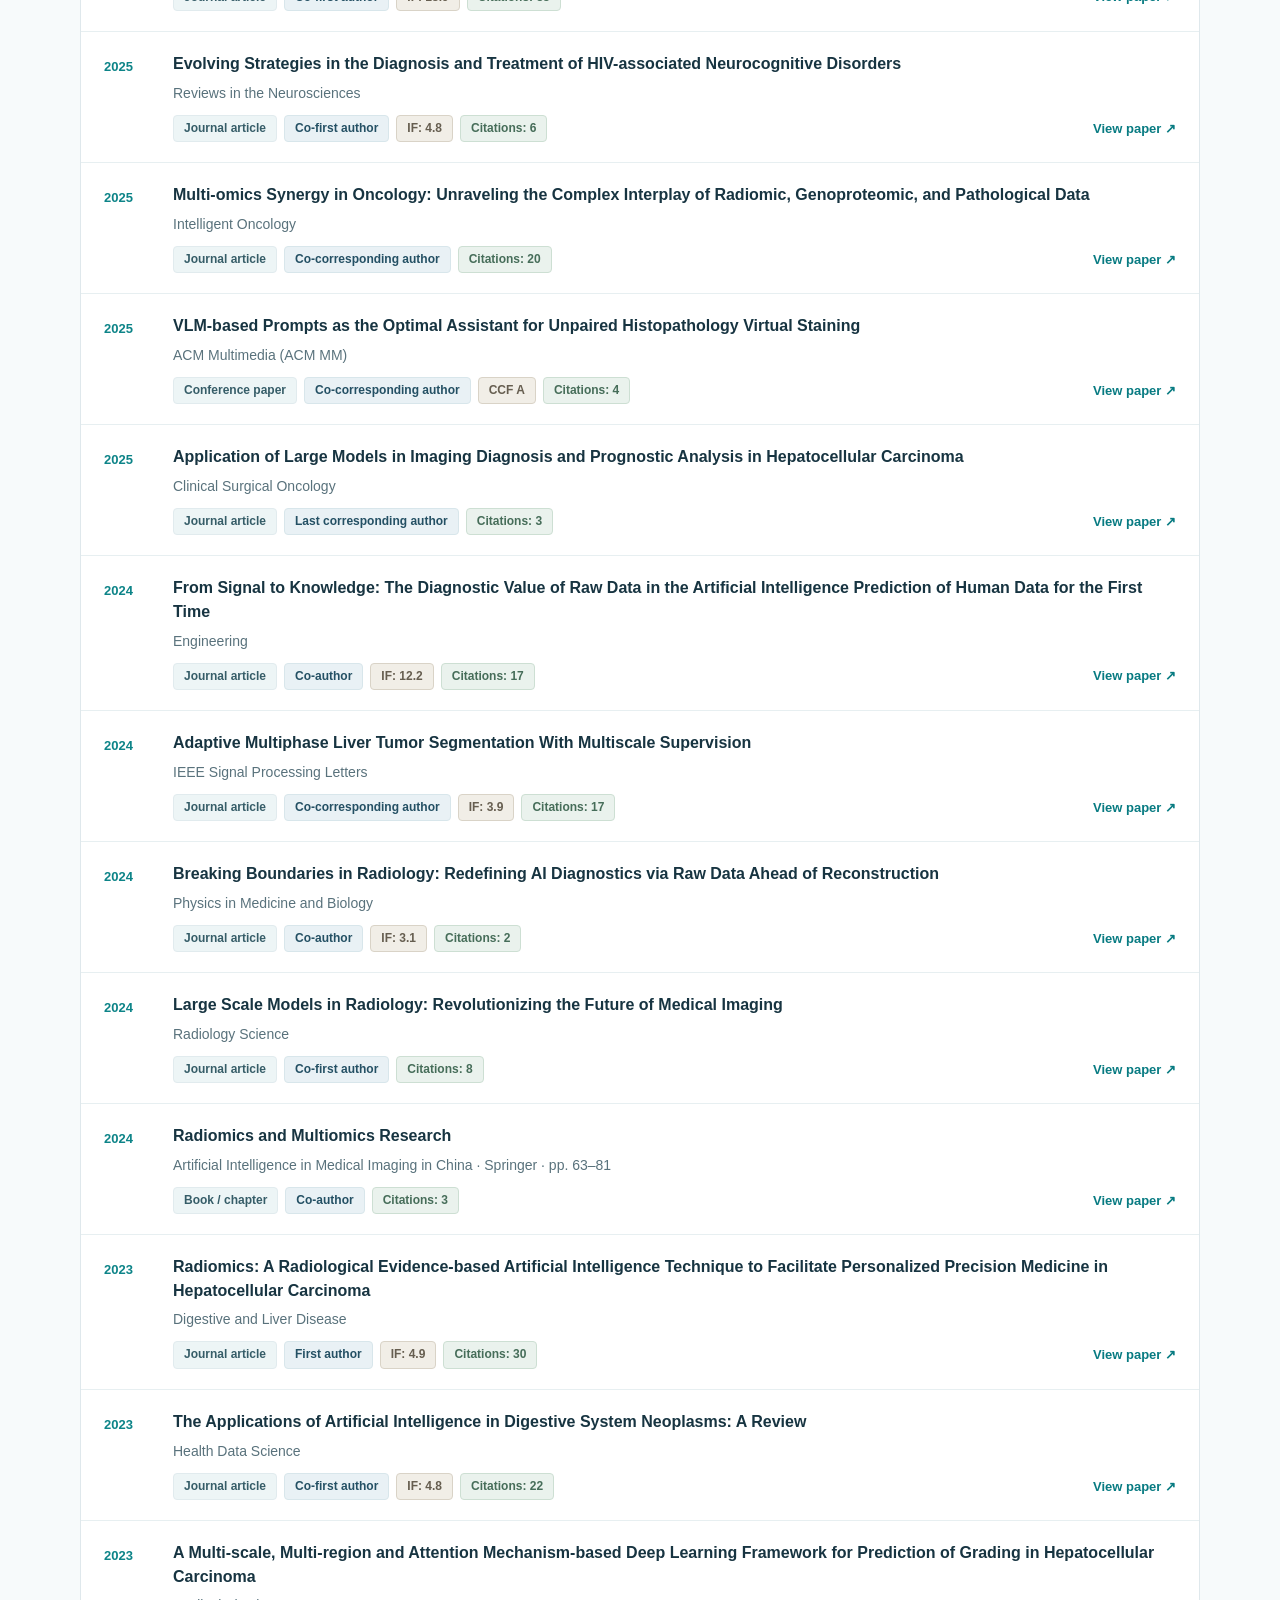
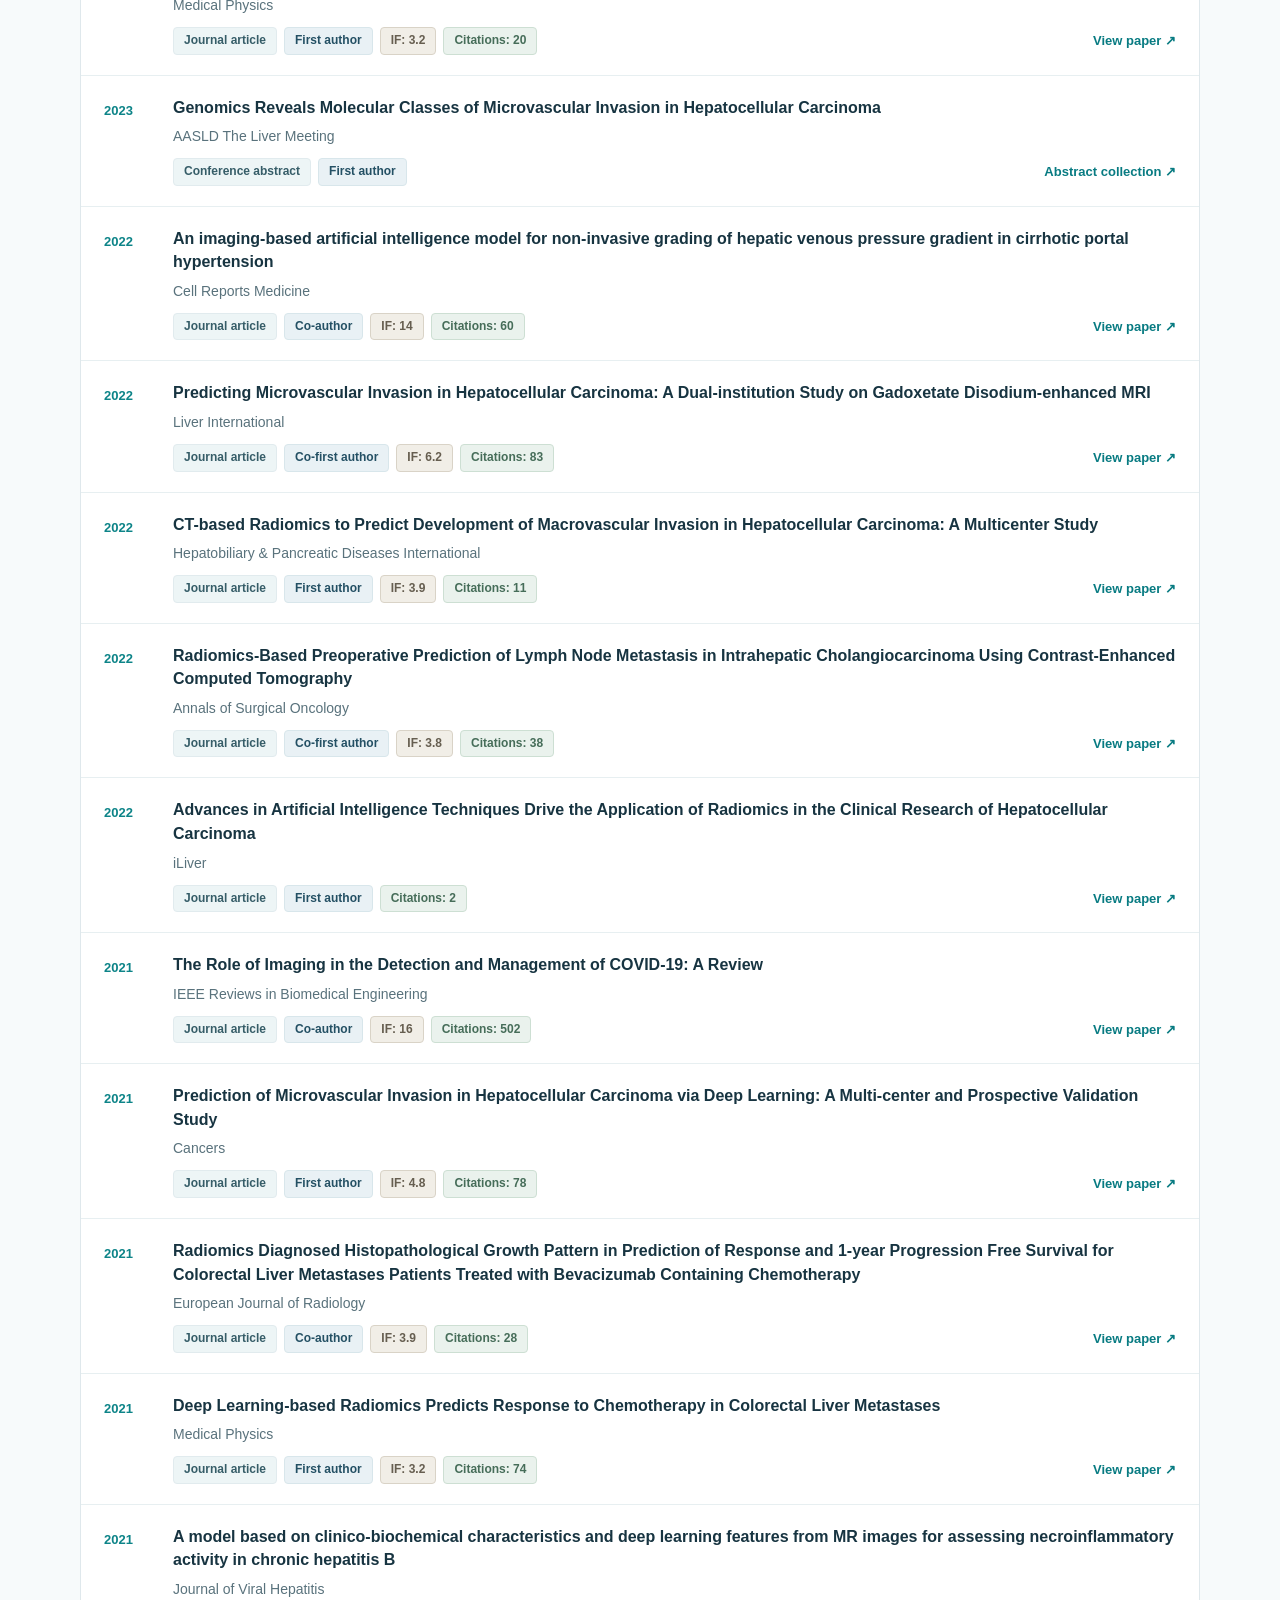
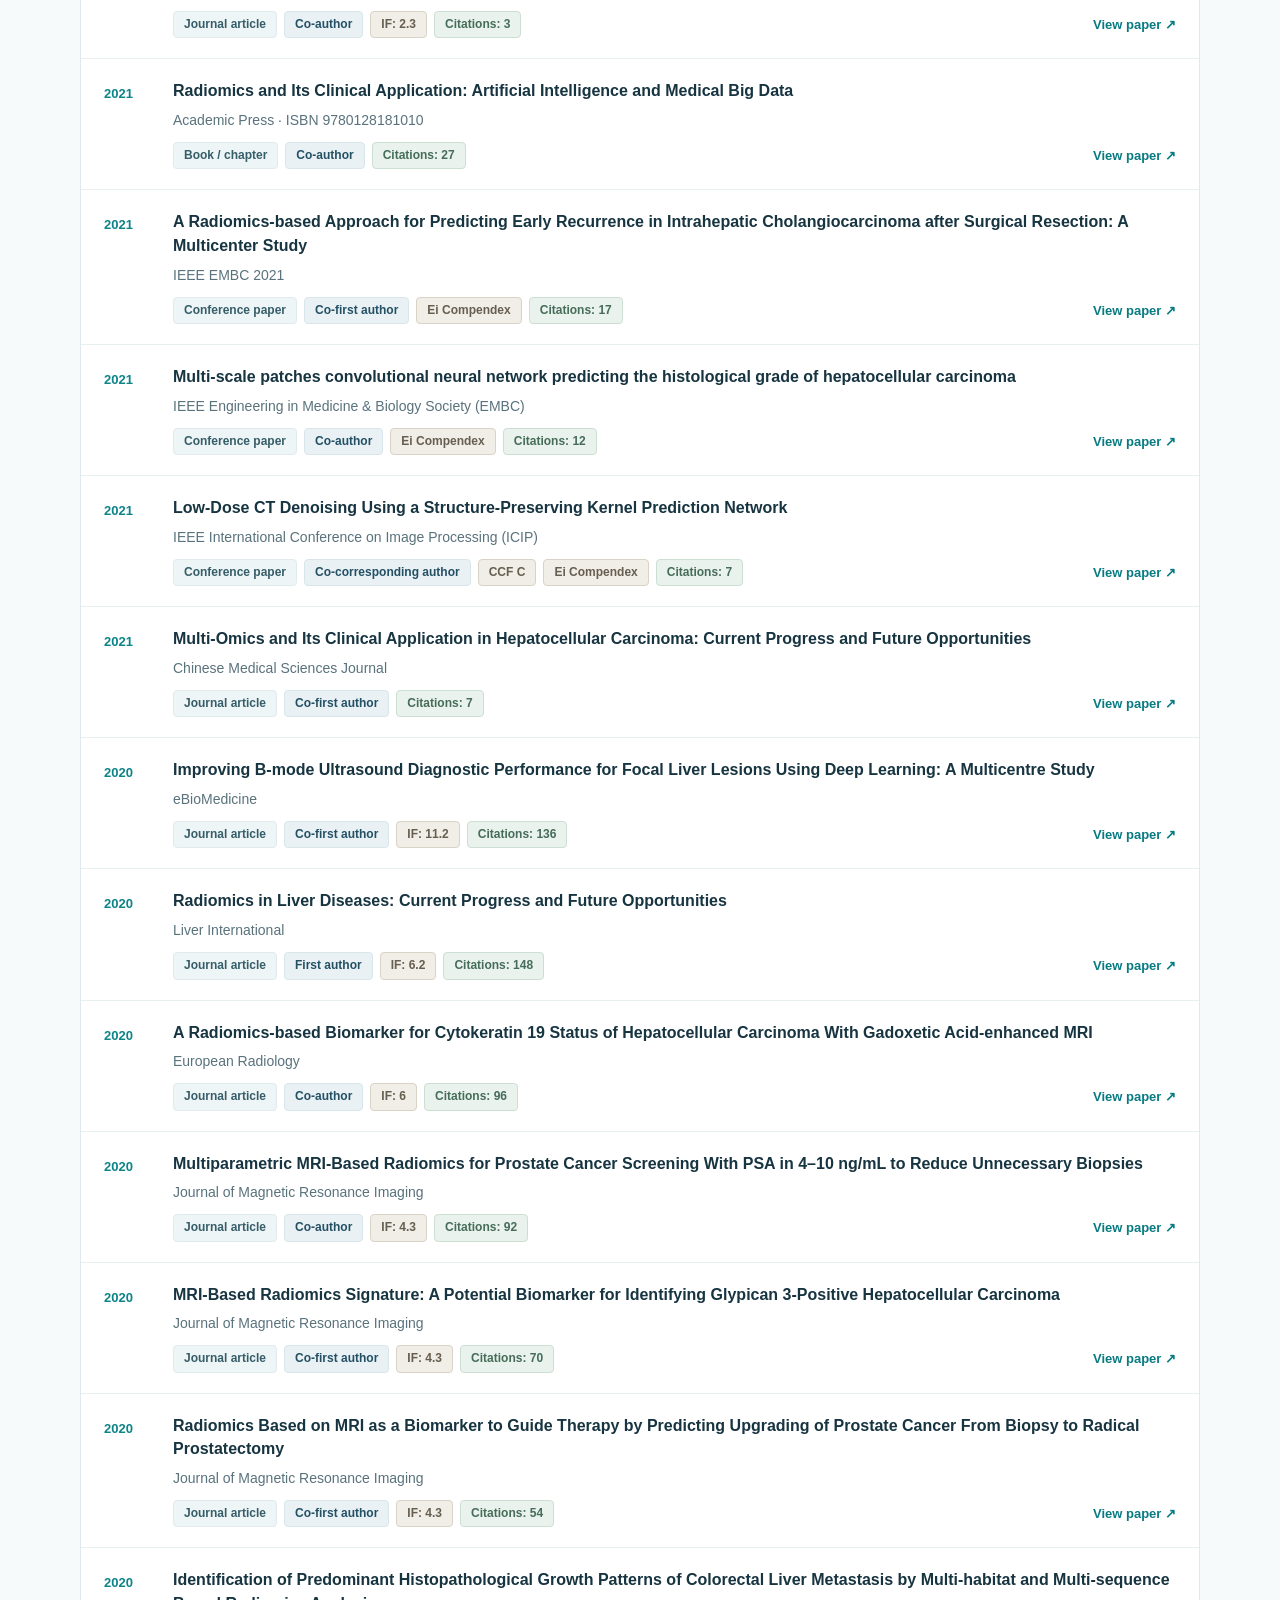
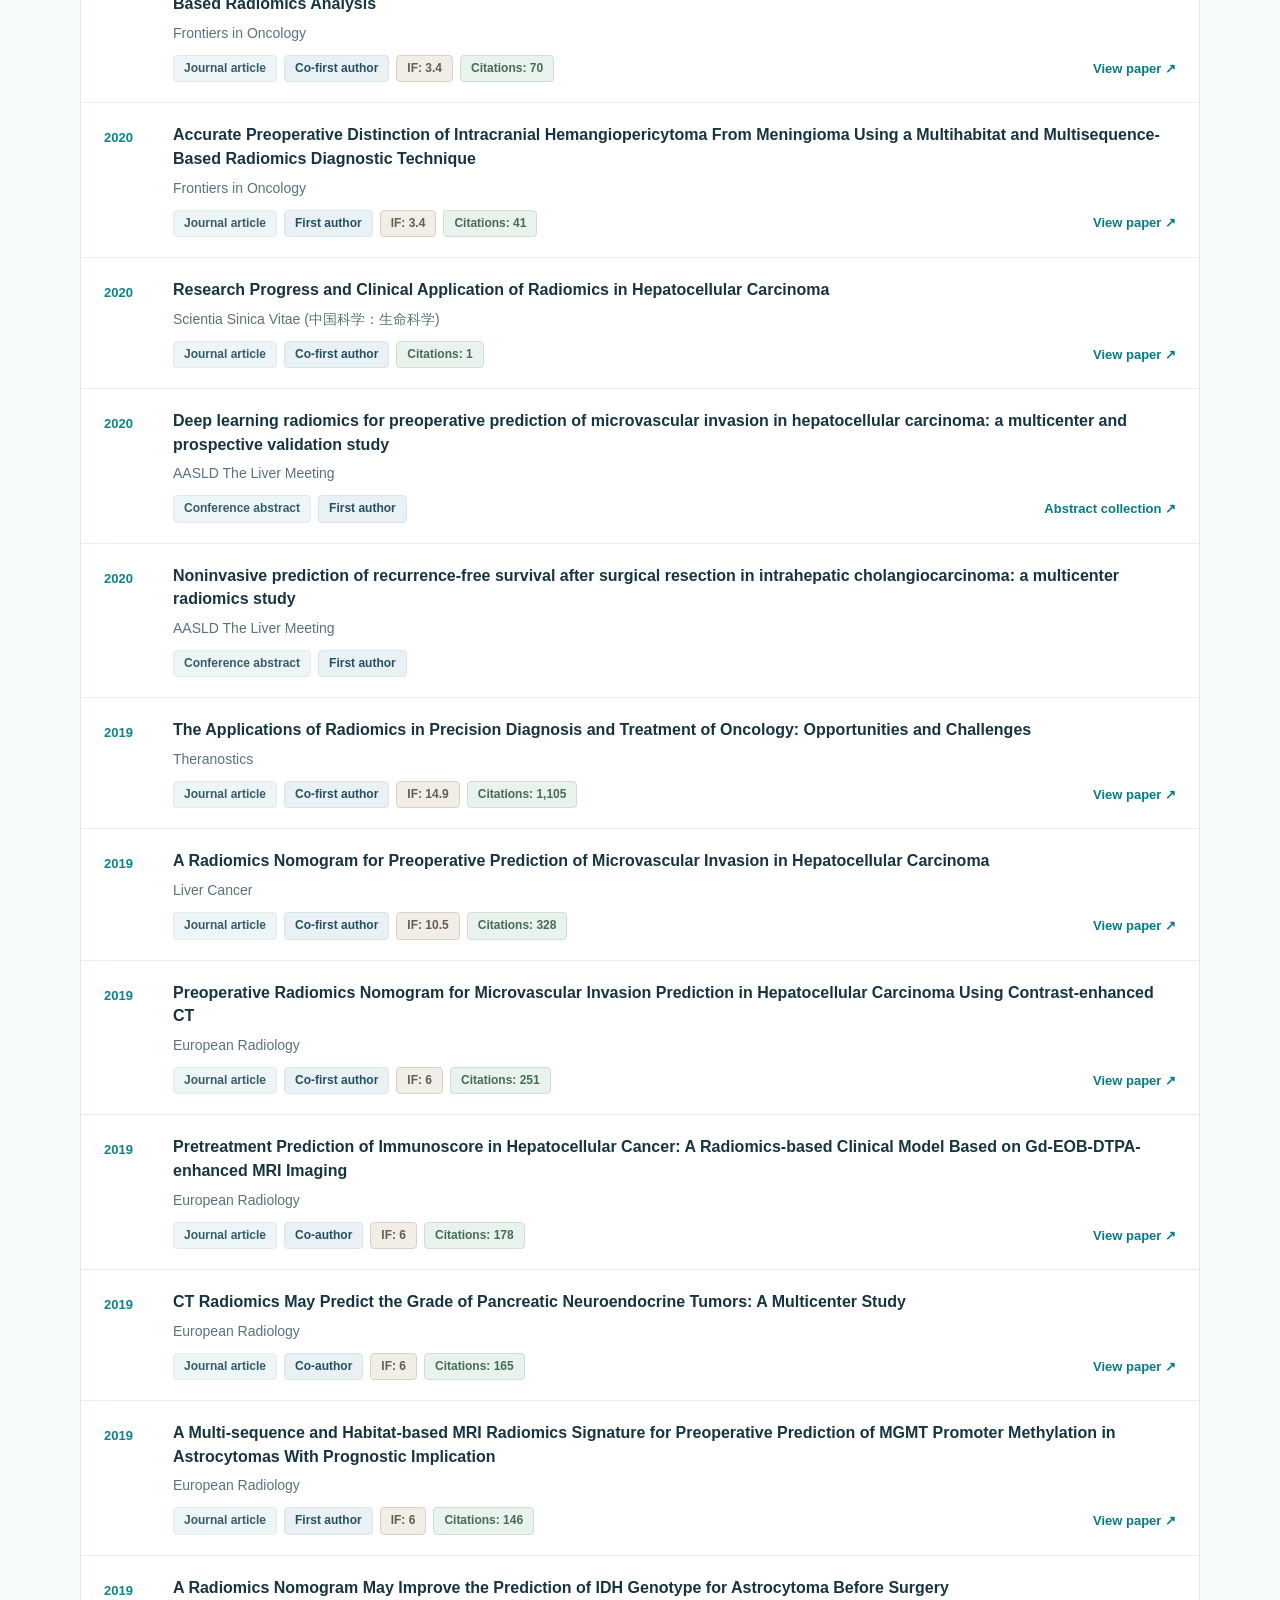
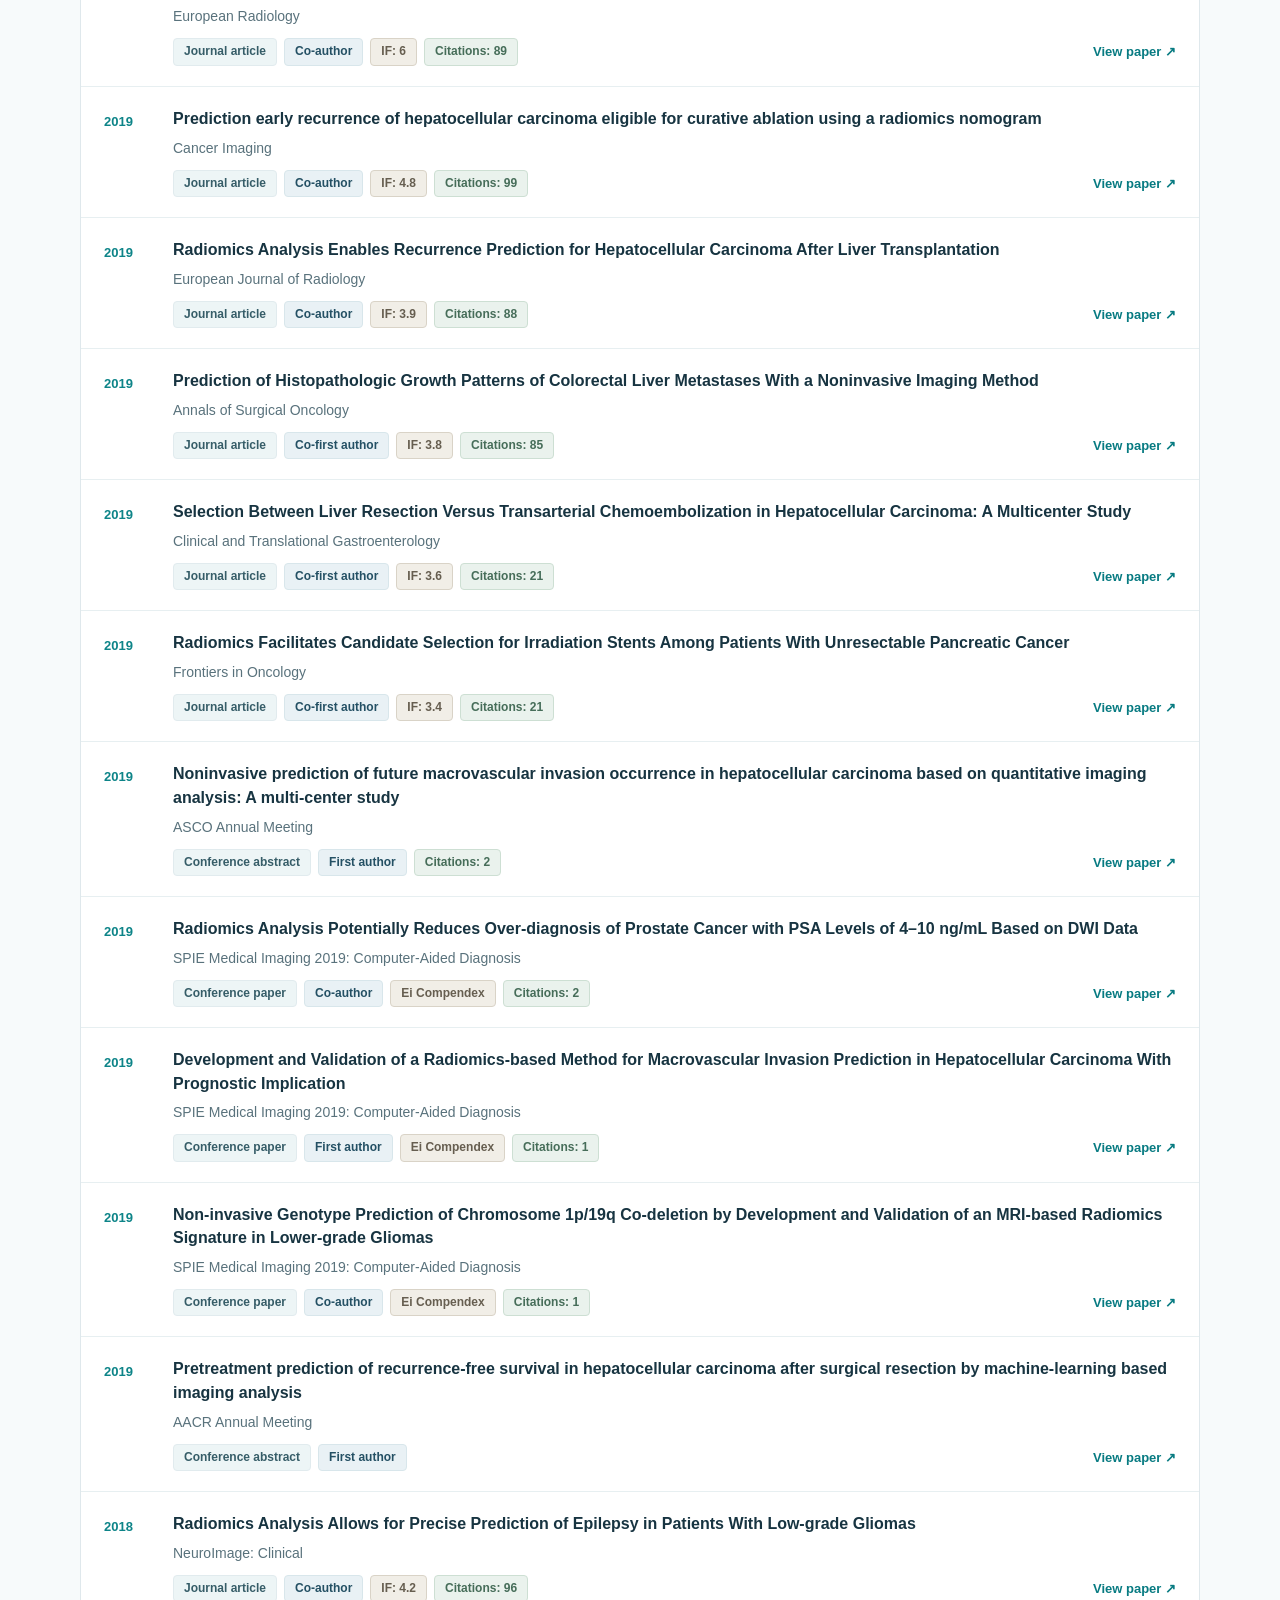
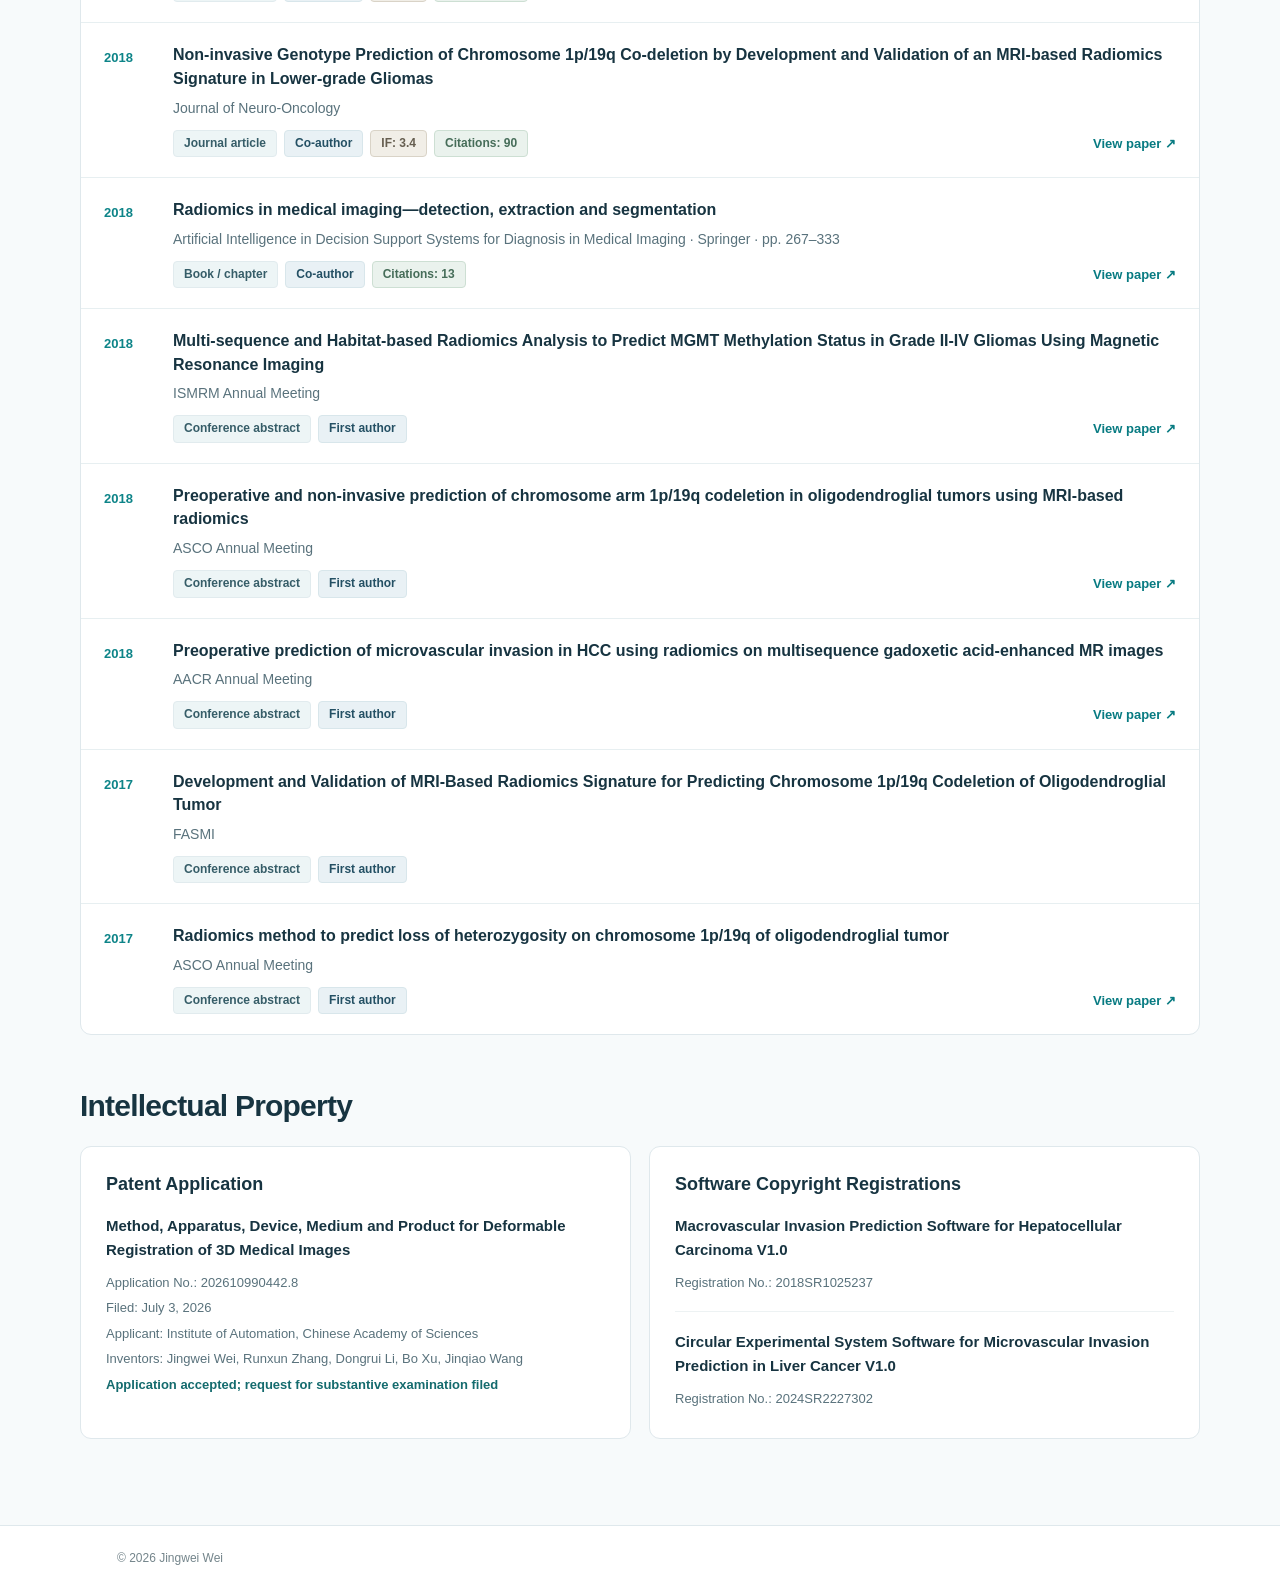
==== commit af8e1d67: "Refresh original portrait image for both languages and rebalance English overview" ====
--- a/index.html
+++ b/index.html
@@ -189,10 +189,10 @@
 /* Keep the original photograph's natural 1432×2048 aspect ratio without cropping. */
 .hero-photo{height:auto;aspect-ratio:1432 / 2048}
 .hero-photo img{display:block;width:100%;height:auto;object-fit:contain;object-position:center}
-@media(min-width:801px){.hero-grid-en .hero-intro{transform:translateY(18px)}}
+@media(min-width:801px){.hero-grid-en .hero-intro{transform:translateY(4px)}}
 </style></head><body>
 <header class="header"><div class="shell nav"><a href="#top" class="logo">Academic Homepage</a><nav class="navlinks" aria-label="Navigation"><a href="#publications">Publications</a><a href="#intellectual-property">Intellectual Property</a><a class="lang" href="zh/?v=20261122-language-sync">中文</a></nav></div></header>
-<section class="hero" id="top"><div class="shell"><div class="hero-grid hero-grid-en"><div class="hero-photo"><img src="assets/jingwei-profile-original.jpg" alt="Jingwei Wei" width="1432" height="2048" loading="eager" decoding="async"></div><div class="hero-identity"><div class="hero-name"><h1>Jingwei Wei</h1></div><div class="affiliations"><div>Institute of Automation, Chinese Academy of Sciences · Associate Research Professor · Master’s Supervisor</div><div>Department of Radiology, Massachusetts General Hospital · Investigator</div><div>Harvard Medical School<span class="appointment-separator"> · </span>Visiting Associate Professor</div><div class="hero-email"><svg aria-hidden="true" xmlns="http://www.w3.org/2000/svg" width="17" height="17" viewBox="0 0 24 24" fill="none" stroke="currentColor" stroke-width="1.75" stroke-linecap="round" stroke-linejoin="round"><rect x="2" y="4" width="20" height="16" rx="2"/><path d="m22 7-10 6L2 7"/></svg><a href="mailto:weijingwei2014@ia.ac.cn">weijingwei2014@ia.ac.cn</a></div></div></div><div class="hero-intro"><div class="hero-overview-heading"><h2 class="section-label">Research Overview</h2></div><div class="hero-about"><p class="research-summary">Research focuses on medical imaging AI, particularly the development of AI foundation models and intelligent analysis methods for the precision diagnosis and treatment of cancer and other major diseases. Key applications include early disease screening, precise diagnosis, treatment response prediction, and prognostic risk assessment.</p></div></div></div><div class="interests"><h2 class="section-label">Research Interests</h2><div class="chips"><span class="chip">Medical Multimodal Large Models</span><span class="chip">Medical AI Agents</span><span class="chip">Medical World Models</span><span class="chip">Radiomics</span><span class="chip">Multi-omics</span></div></div></div></section>
+<section class="hero" id="top"><div class="shell"><div class="hero-grid hero-grid-en"><div class="hero-photo"><img src="assets/jingwei-portrait-original-20261122.jpg" alt="Jingwei Wei" width="1432" height="2048" loading="eager" decoding="async"></div><div class="hero-identity"><div class="hero-name"><h1>Jingwei Wei</h1></div><div class="affiliations"><div>Institute of Automation, Chinese Academy of Sciences · Associate Research Professor · Master’s Supervisor</div><div>Department of Radiology, Massachusetts General Hospital · Investigator</div><div>Harvard Medical School<span class="appointment-separator"> · </span>Visiting Associate Professor</div><div class="hero-email"><svg aria-hidden="true" xmlns="http://www.w3.org/2000/svg" width="17" height="17" viewBox="0 0 24 24" fill="none" stroke="currentColor" stroke-width="1.75" stroke-linecap="round" stroke-linejoin="round"><rect x="2" y="4" width="20" height="16" rx="2"/><path d="m22 7-10 6L2 7"/></svg><a href="mailto:weijingwei2014@ia.ac.cn">weijingwei2014@ia.ac.cn</a></div></div></div><div class="hero-intro"><div class="hero-overview-heading"><h2 class="section-label">Research Overview</h2></div><div class="hero-about"><p class="research-summary">Research focuses on medical imaging AI, particularly the development of AI foundation models and intelligent analysis methods for the precision diagnosis and treatment of cancer and other major diseases. Key applications include early disease screening, precise diagnosis, treatment response prediction, and prognostic risk assessment.</p></div></div></div><div class="interests"><h2 class="section-label">Research Interests</h2><div class="chips"><span class="chip">Medical Multimodal Large Models</span><span class="chip">Medical AI Agents</span><span class="chip">Medical World Models</span><span class="chip">Radiomics</span><span class="chip">Multi-omics</span></div></div></div></section>
 <main class="shell main"><section class="publications" id="publications"><h2>Publications</h2><div class="filters"><input id="search" type="search" placeholder="Search publication titles or journals…" aria-label="Search publication titles or journals…"><select id="year" aria-label="year"><option value="">All years</option></select><select id="type" aria-label="type"><option value="">All types</option><option value="journal">Journal article</option><option value="conference">Conference paper</option><option value="abstract">Conference abstract</option><option value="book">Book / chapter</option><option value="accepted">Accepted</option></select><select id="sort" aria-label="Sort publications"><option value="newest">Ranked by Year</option><option value="citations-desc">Ranked by Citations</option><option value="impact-desc">Ranked by Impact Factor</option></select></div>
 <div class="advanced-filter-bar">
   <button type="button" id="advanced-filter-toggle" class="advanced-filter-toggle" aria-expanded="false" aria-controls="advanced-filter-panel">
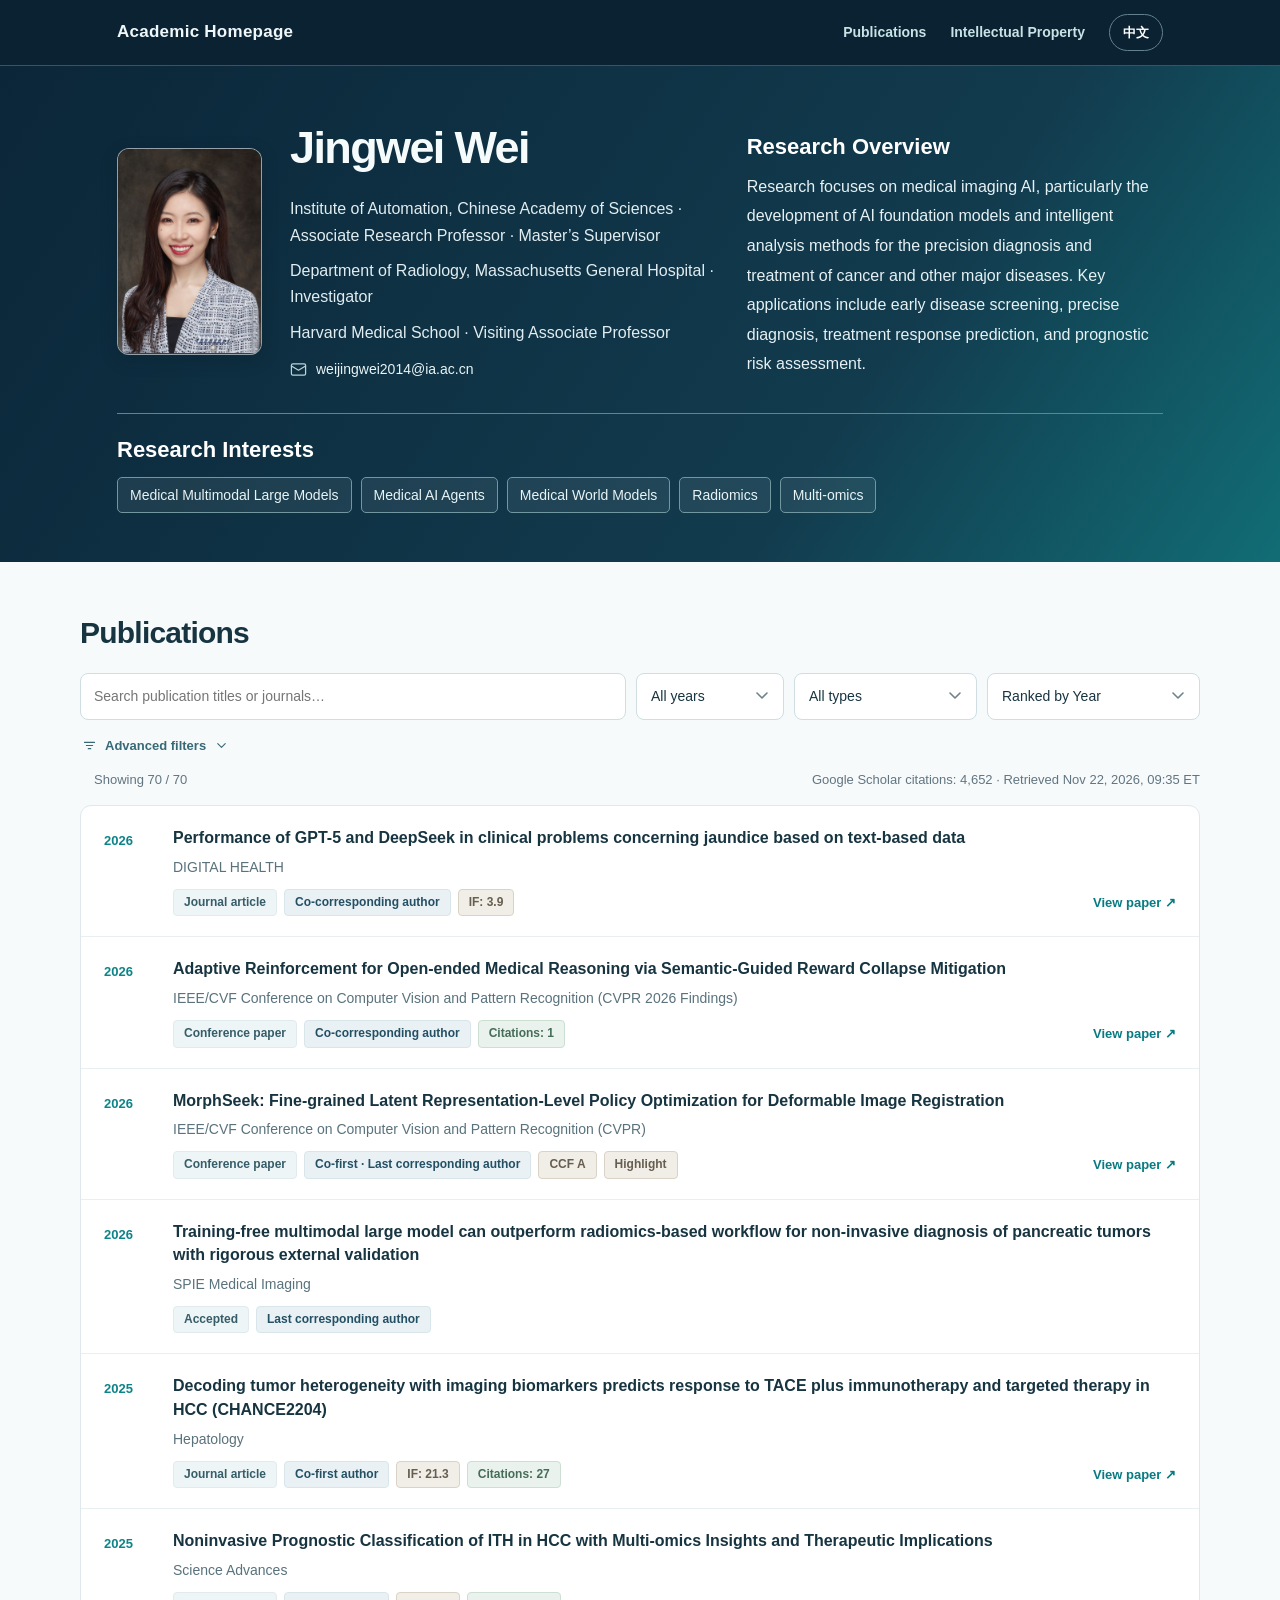
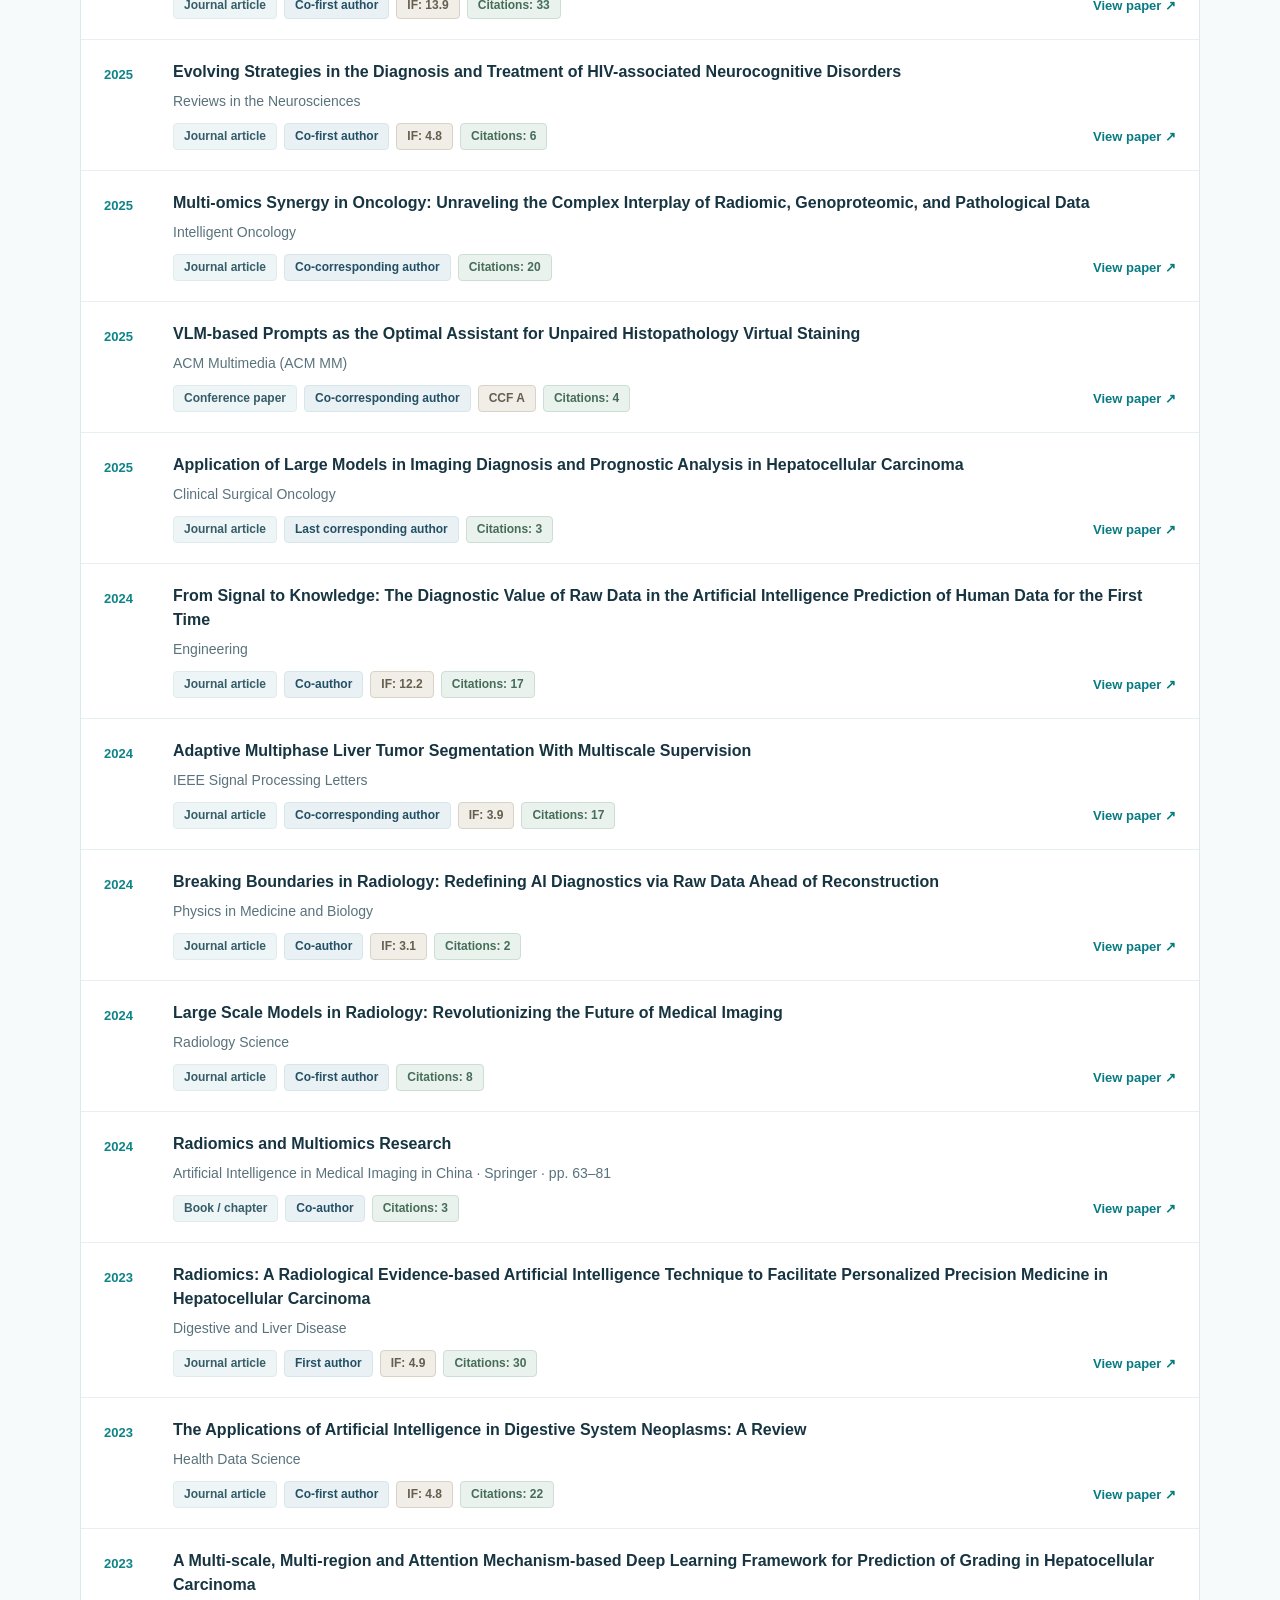
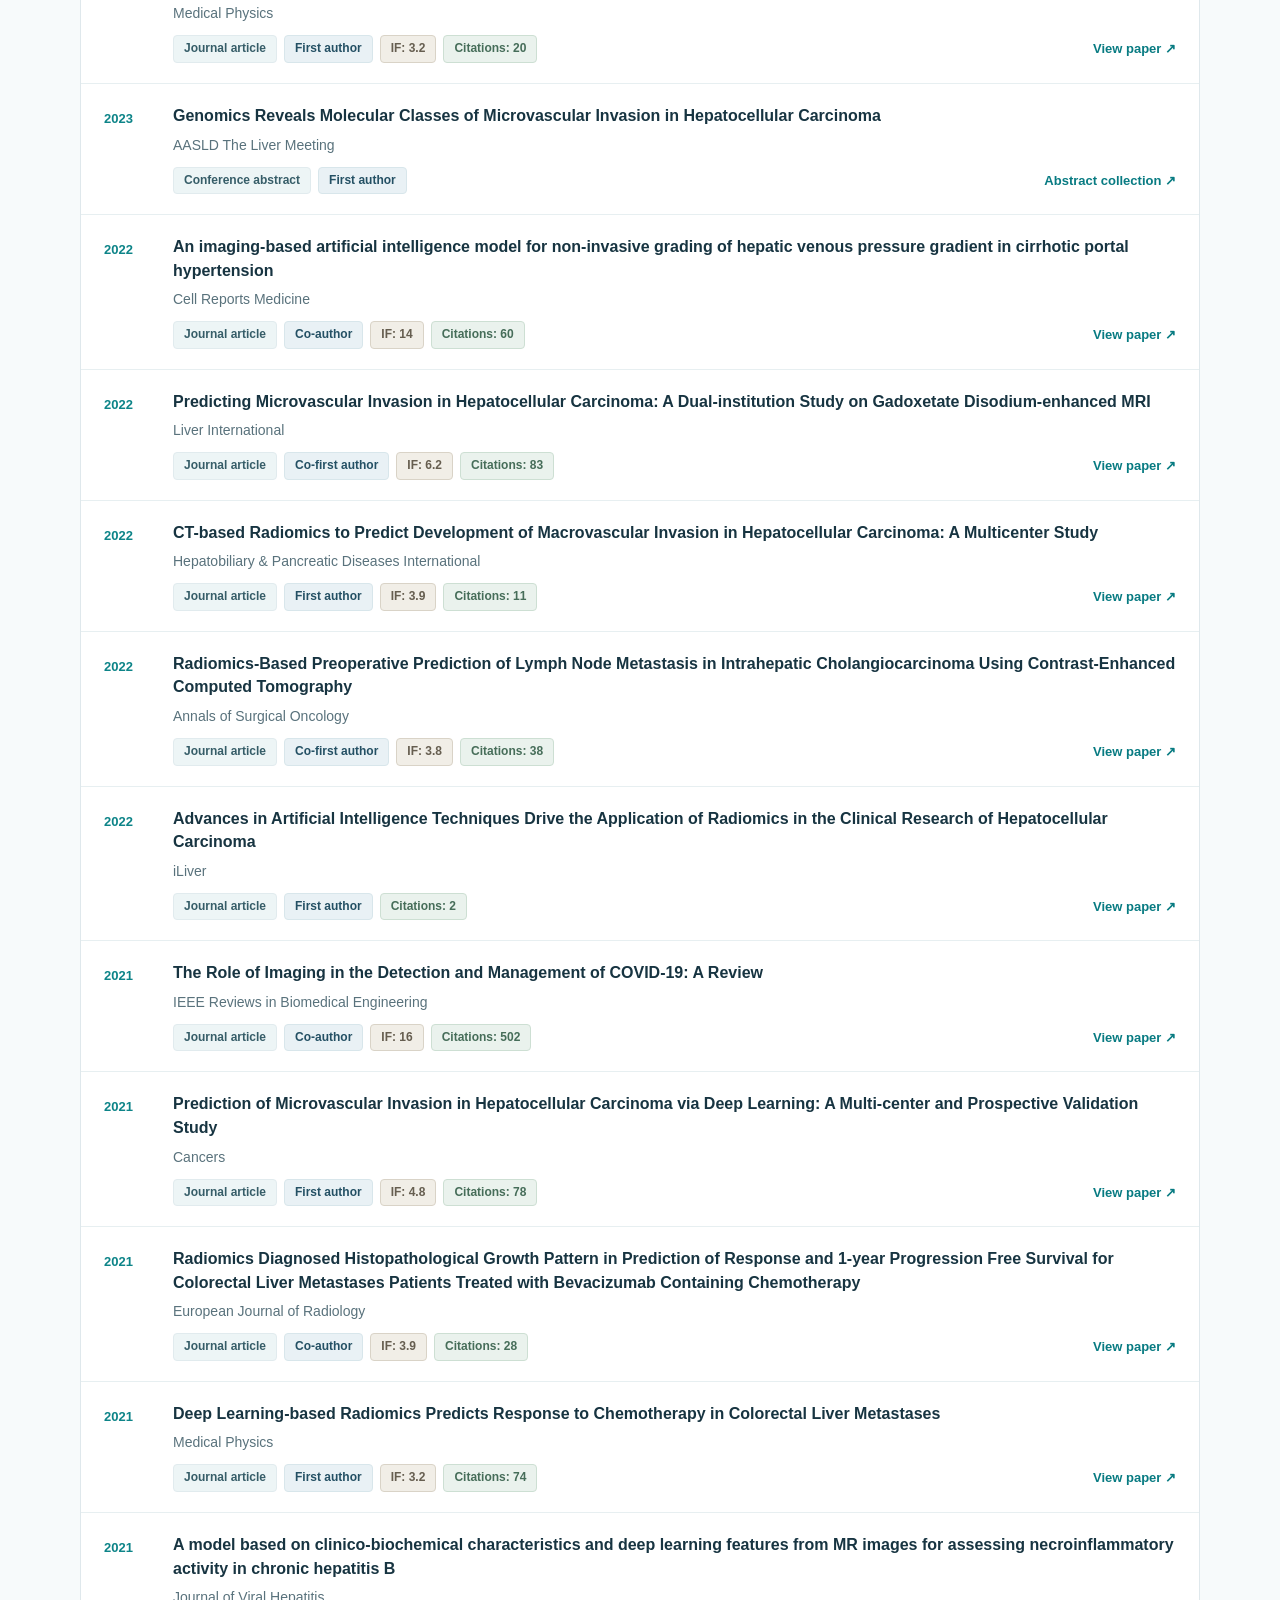
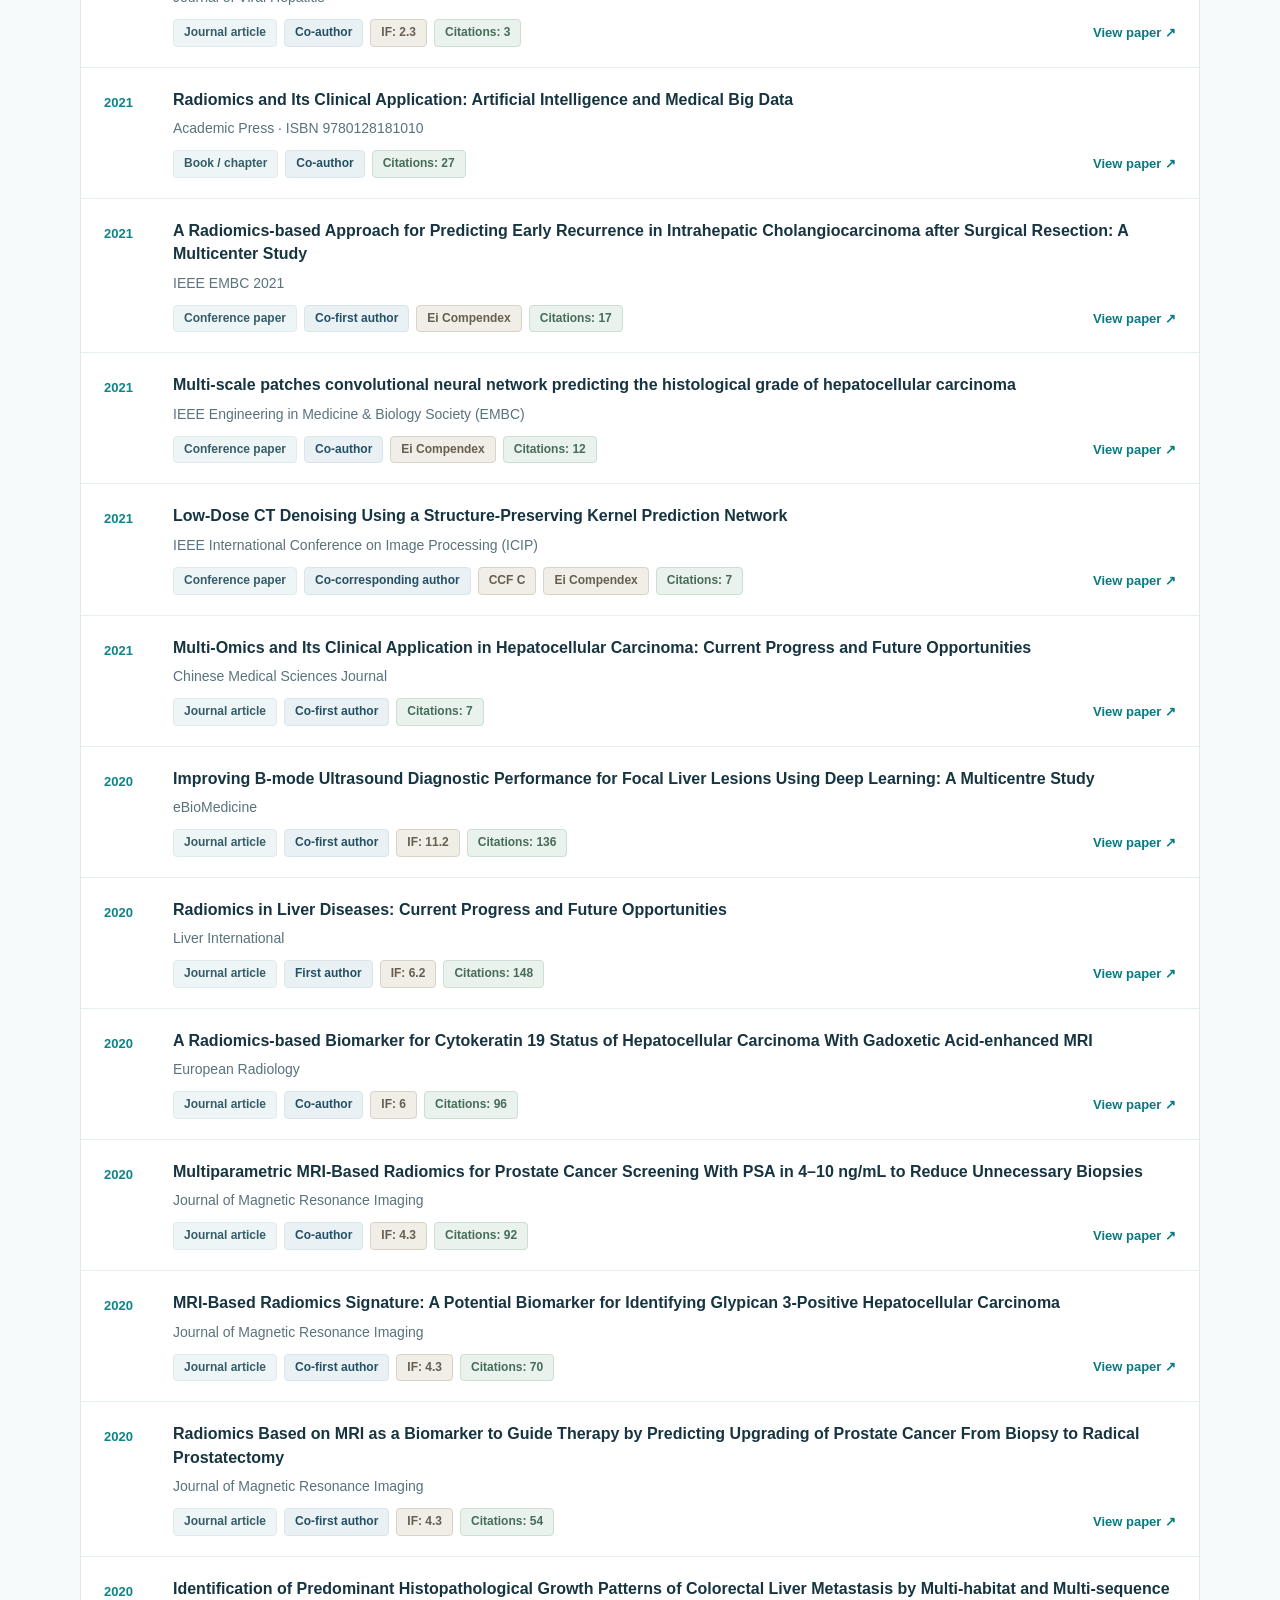
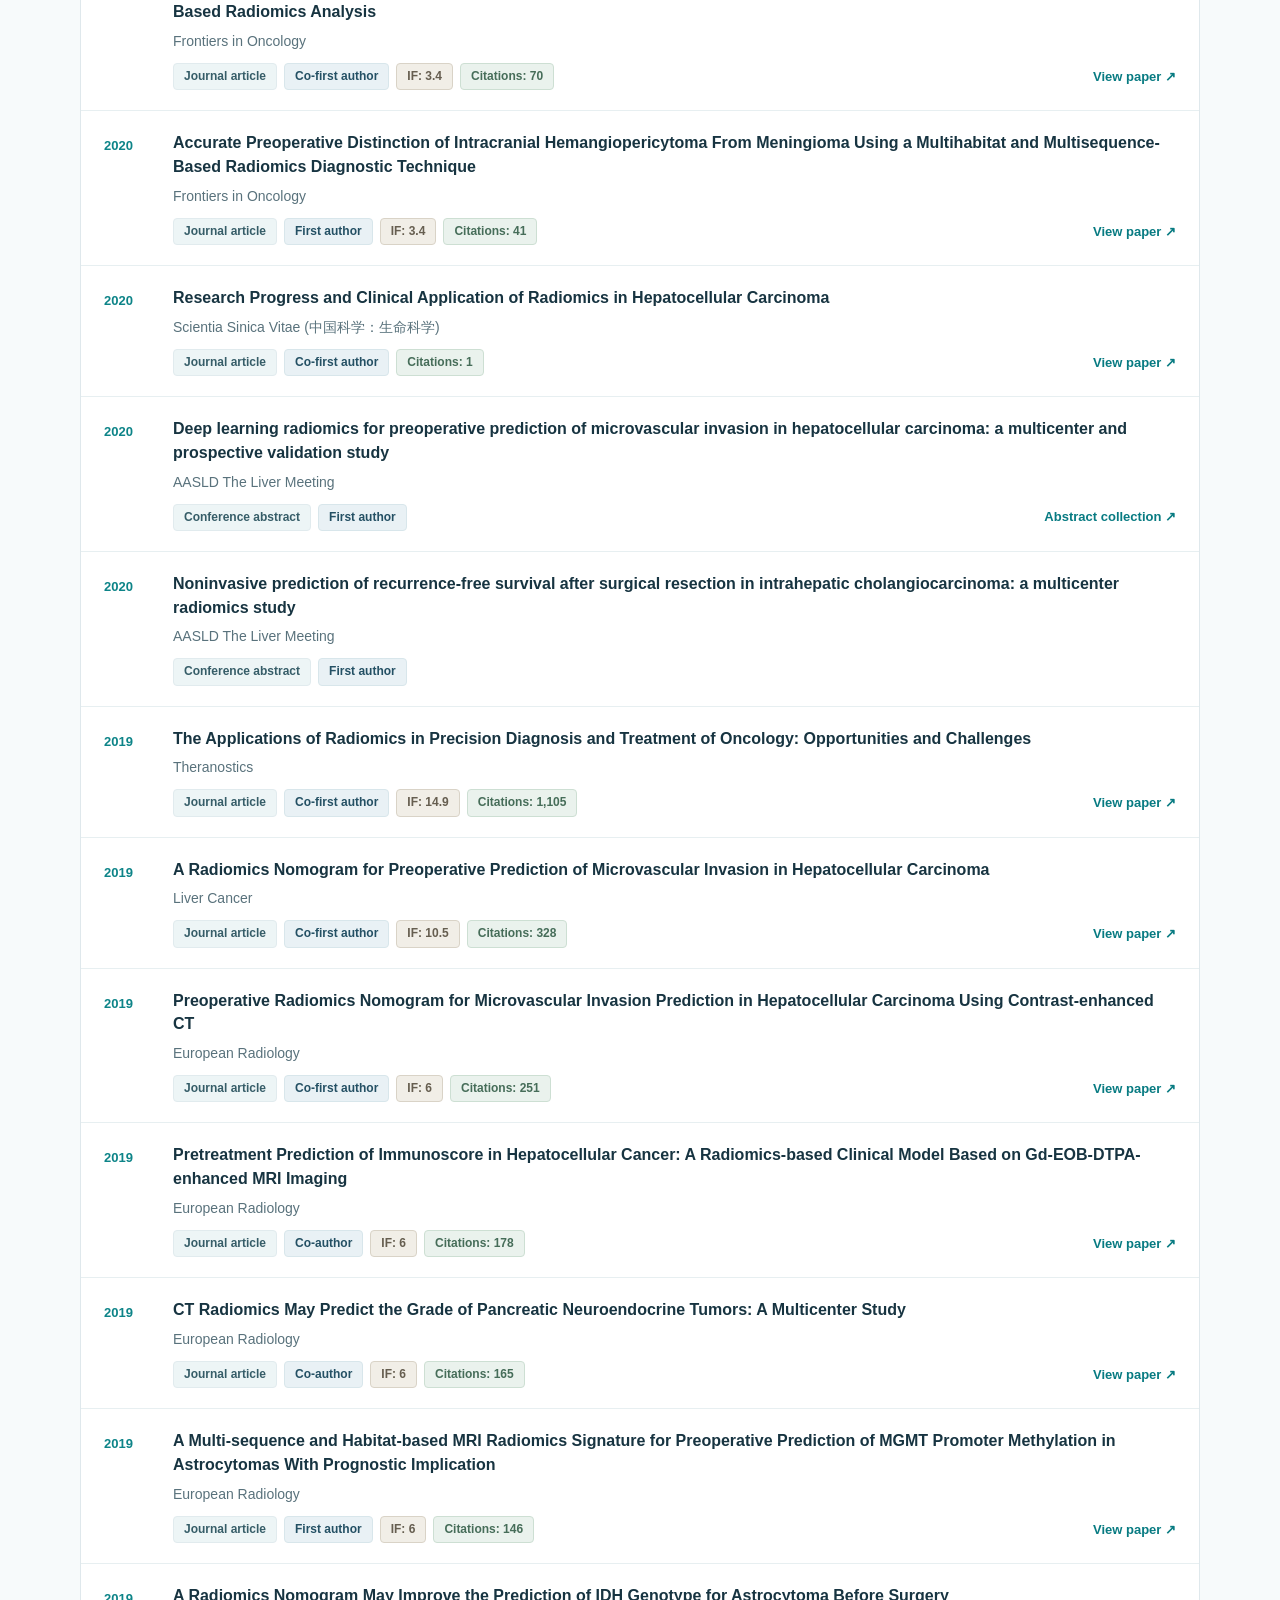
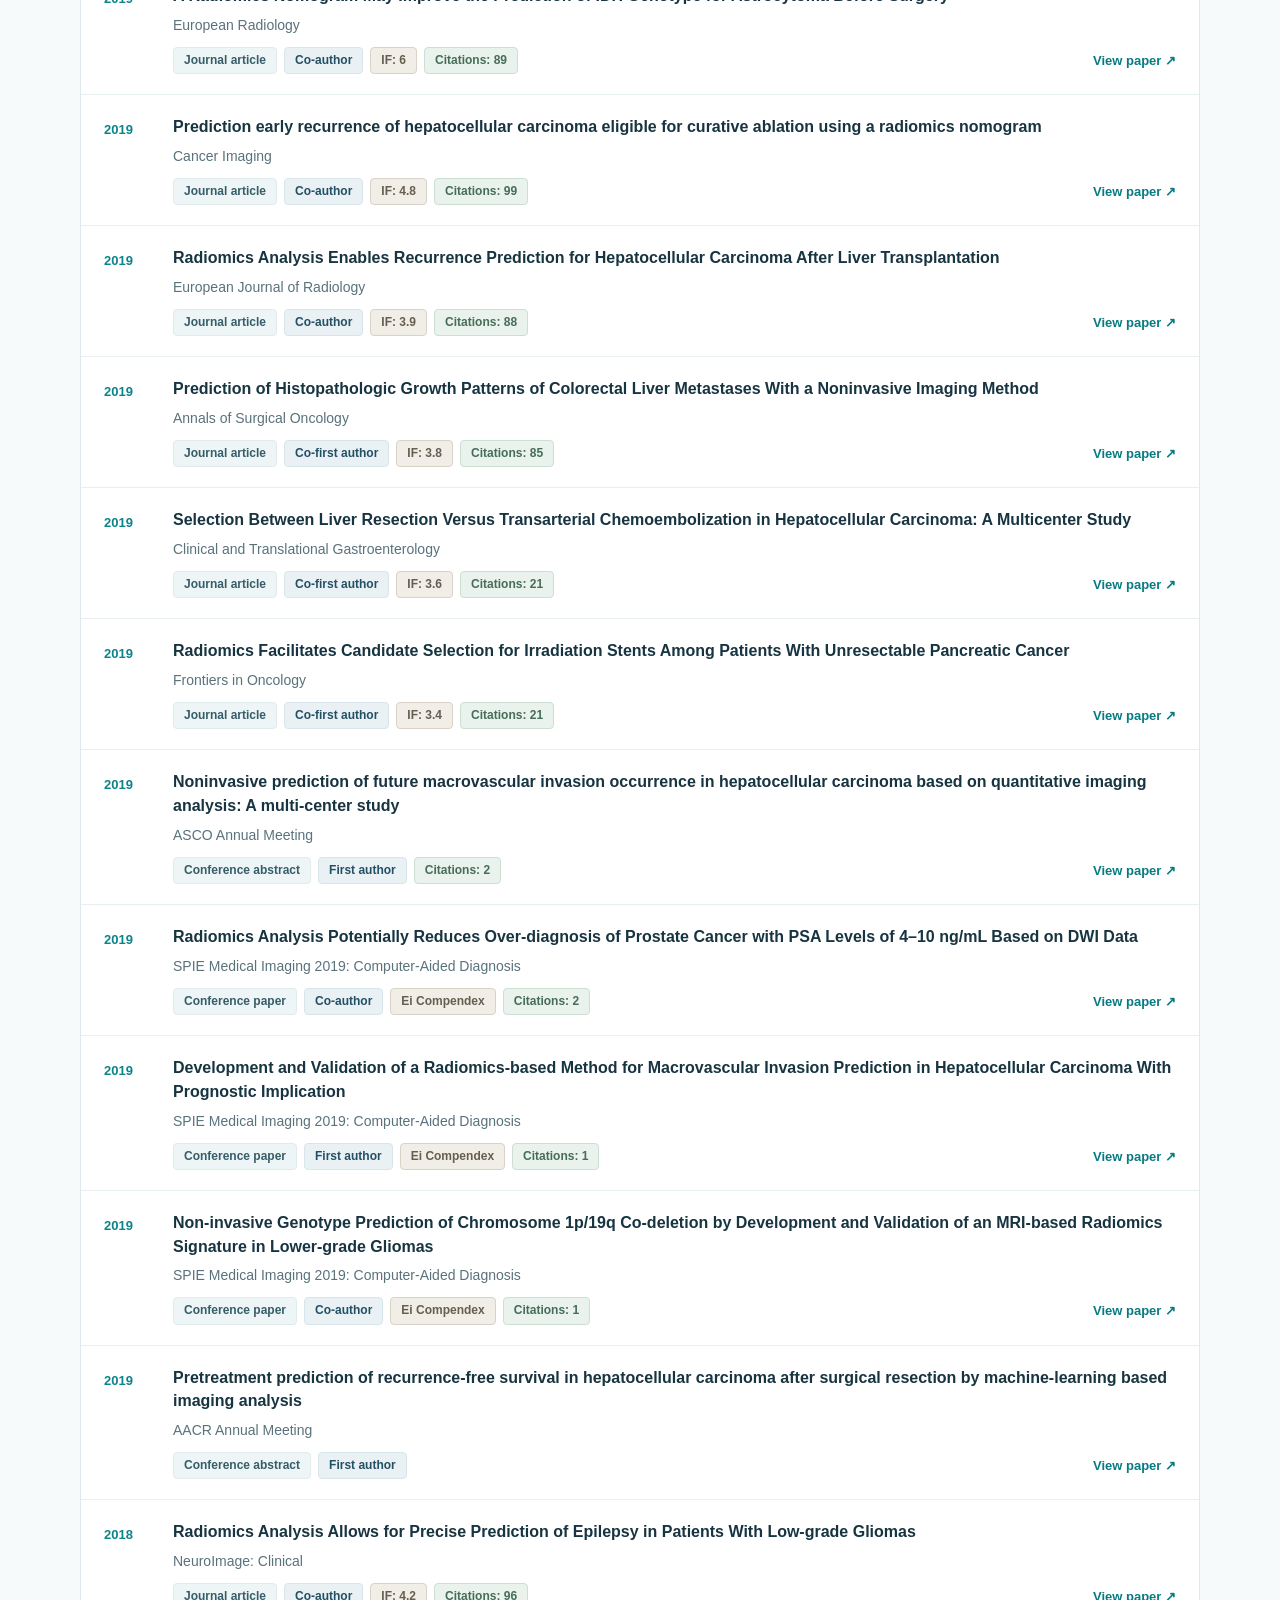
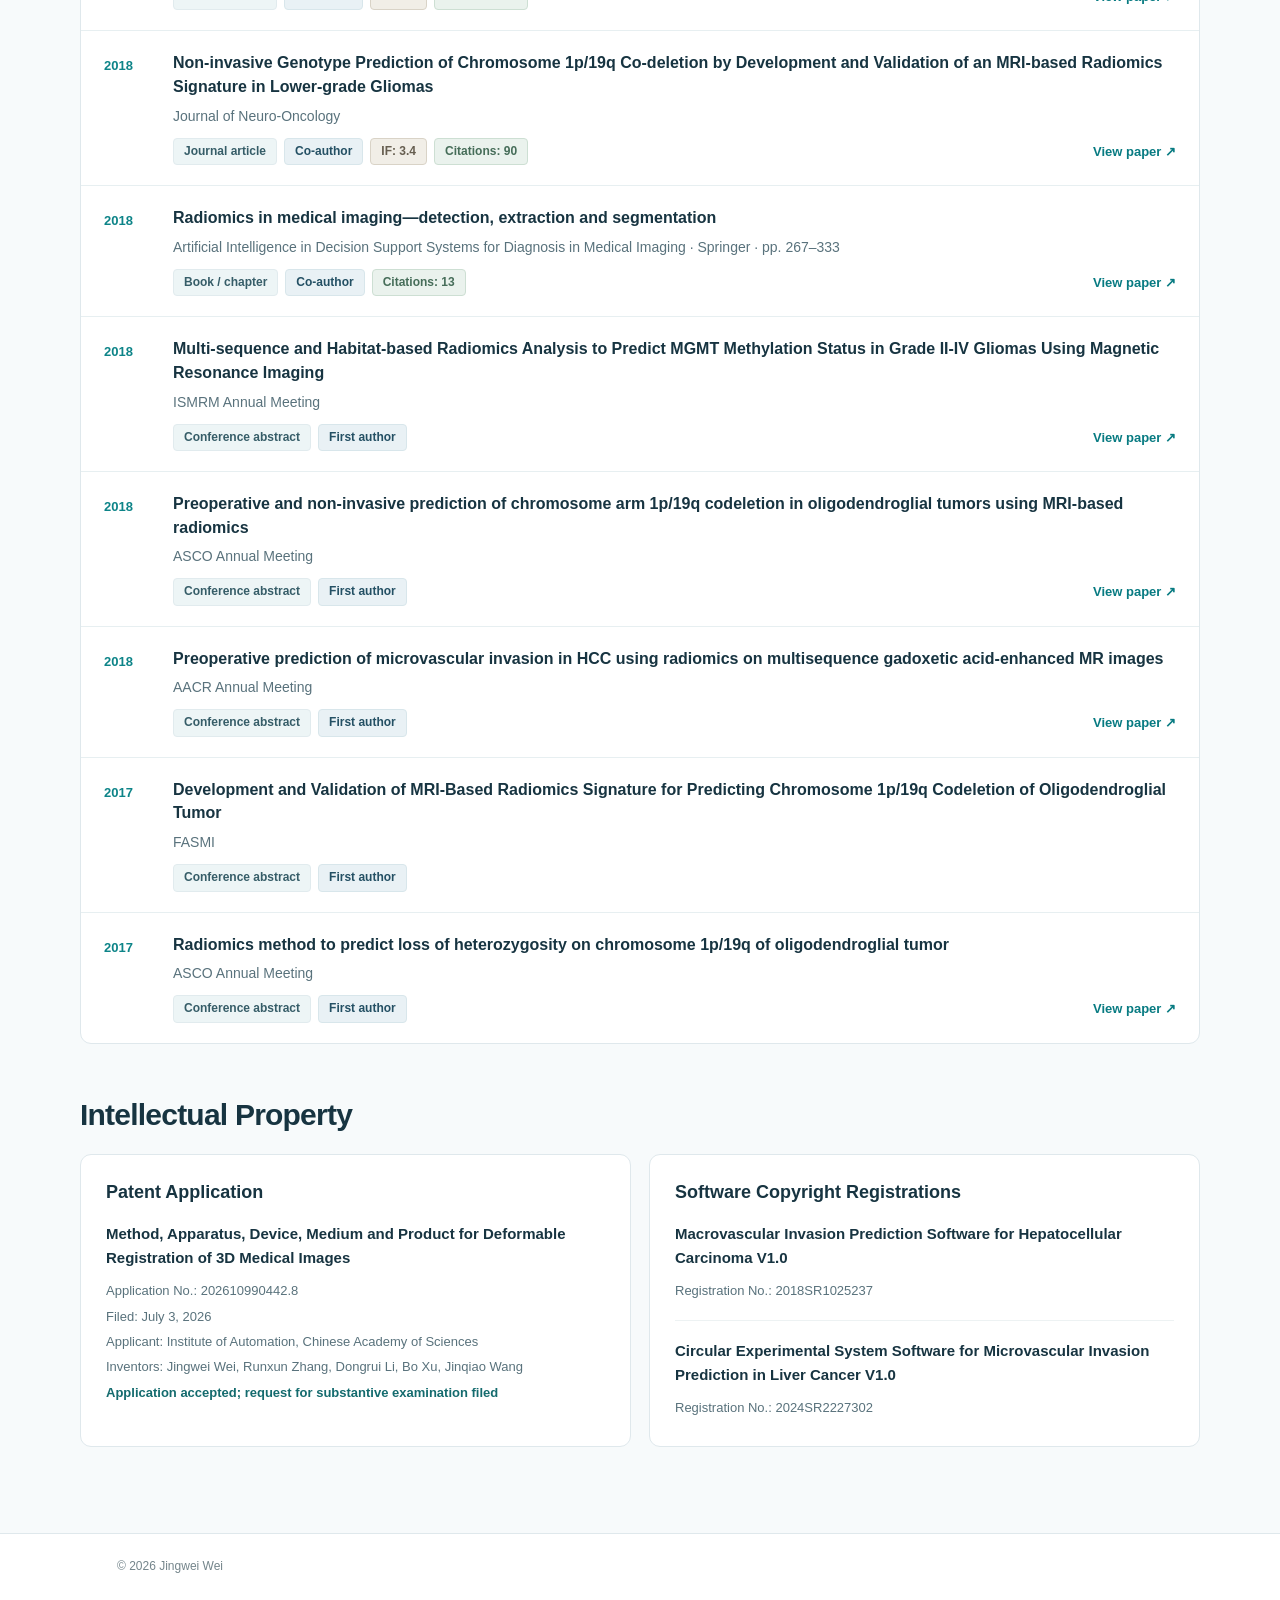
==== commit d6a0b37d: "Match academic appointment text size to research overview in bilingual homepage" ====
--- a/index.html
+++ b/index.html
@@ -15,7 +15,7 @@
 .hero{background:linear-gradient(124deg,#0b2638 0%,#123b4e 67%,#116d75 100%);color:#f5fafb;padding:56px 0 49px}
 .hero-grid{display:grid;grid-template-columns:minmax(0,.95fr) minmax(0,1.05fr);grid-template-areas:"name overview-title" "appointments overview-body";column-gap:65px;row-gap:0}
 .hero h1{font-size:clamp(36px,3.6vw,45px);line-height:1.16;letter-spacing:-.036em;margin:0 0 22px;font-weight:750}
-.affiliations{display:flex;flex-direction:column;gap:9px;color:#e1edf0;font-size:15px;line-height:1.65}
+.affiliations{display:flex;flex-direction:column;gap:9px;color:#e1edf0;font-size:16px;line-height:1.65}
 .hero-name{grid-area:name}.hero-name h1{margin:0 0 22px}.hero-overview-heading{grid-area:overview-title;align-self:end}.hero-overview-heading .section-label{font-size:20px;line-height:1.45;margin:0 0 8px}.affiliations{grid-area:appointments}.hero-about{grid-area:overview-body;padding-top:0}
 .section-label{font-size:16px;font-weight:750;line-height:1.6;color:#fff;margin:0 0 12px}
 .research-summary{margin:0;font-size:16px;color:#e6f1f3;line-height:1.85;max-width:610px}
@@ -56,7 +56,7 @@
 .empty{display:none;border:1px dashed var(--line);padding:25px;text-align:center;color:var(--muted);border-radius:8px}
 .footer{border-top:1px solid var(--line);background:#fff;color:#74858b;padding:23px 0;font-size:12px}
 @media(max-width:800px){.shell{padding:0 24px}.hero-grid{grid-template-columns:1fr;grid-template-areas:"name" "appointments" "overview-title" "overview-body";column-gap:0;row-gap:0}.hero-overview-heading{margin-top:28px}.hero-about{padding-top:0}.hero{padding:40px 0 39px}.interests{margin-top:25px}.hero h1{font-size:39px}}
-@media(max-width:580px){.shell{padding:0 18px}.nav{min-height:61px}.logo{font-size:15px}.navlinks{gap:13px}.navlinks a{font-size:12px}.navlinks .lang{font-size:12px;padding:6px 10px}.hero h1{font-size:35px;margin-bottom:18px}.affiliations{font-size:14px;gap:8px}.section-label{font-size:16px}.research-summary{font-size:15px;line-height:1.8}.chip{font-size:13px;padding:6px 9px}.main{padding:40px 0 60px}.publications h2{font-size:26px}.filters input{flex-basis:100%;min-width:0}.filters select{min-width:0;flex:1}.paper{grid-template-columns:40px minmax(0,1fr);gap:10px;padding:17px 13px}.paper h3{font-size:15px}.venue{font-size:13px}.year{font-size:12px}.paper-meta a{margin-left:0}}
+@media(max-width:580px){.shell{padding:0 18px}.nav{min-height:61px}.logo{font-size:15px}.navlinks{gap:13px}.navlinks a{font-size:12px}.navlinks .lang{font-size:12px;padding:6px 10px}.hero h1{font-size:35px;margin-bottom:18px}.affiliations{font-size:15px;gap:8px}.section-label{font-size:16px}.research-summary{font-size:15px;line-height:1.8}.chip{font-size:13px;padding:6px 9px}.main{padding:40px 0 60px}.publications h2{font-size:26px}.filters input{flex-basis:100%;min-width:0}.filters select{min-width:0;flex:1}.paper{grid-template-columns:40px minmax(0,1fr);gap:10px;padding:17px 13px}.paper h3{font-size:15px}.venue{font-size:13px}.year{font-size:12px}.paper-meta a{margin-left:0}}
 
 
 /* Each publication: title / venue / paper type & author role / metrics & official links. */
